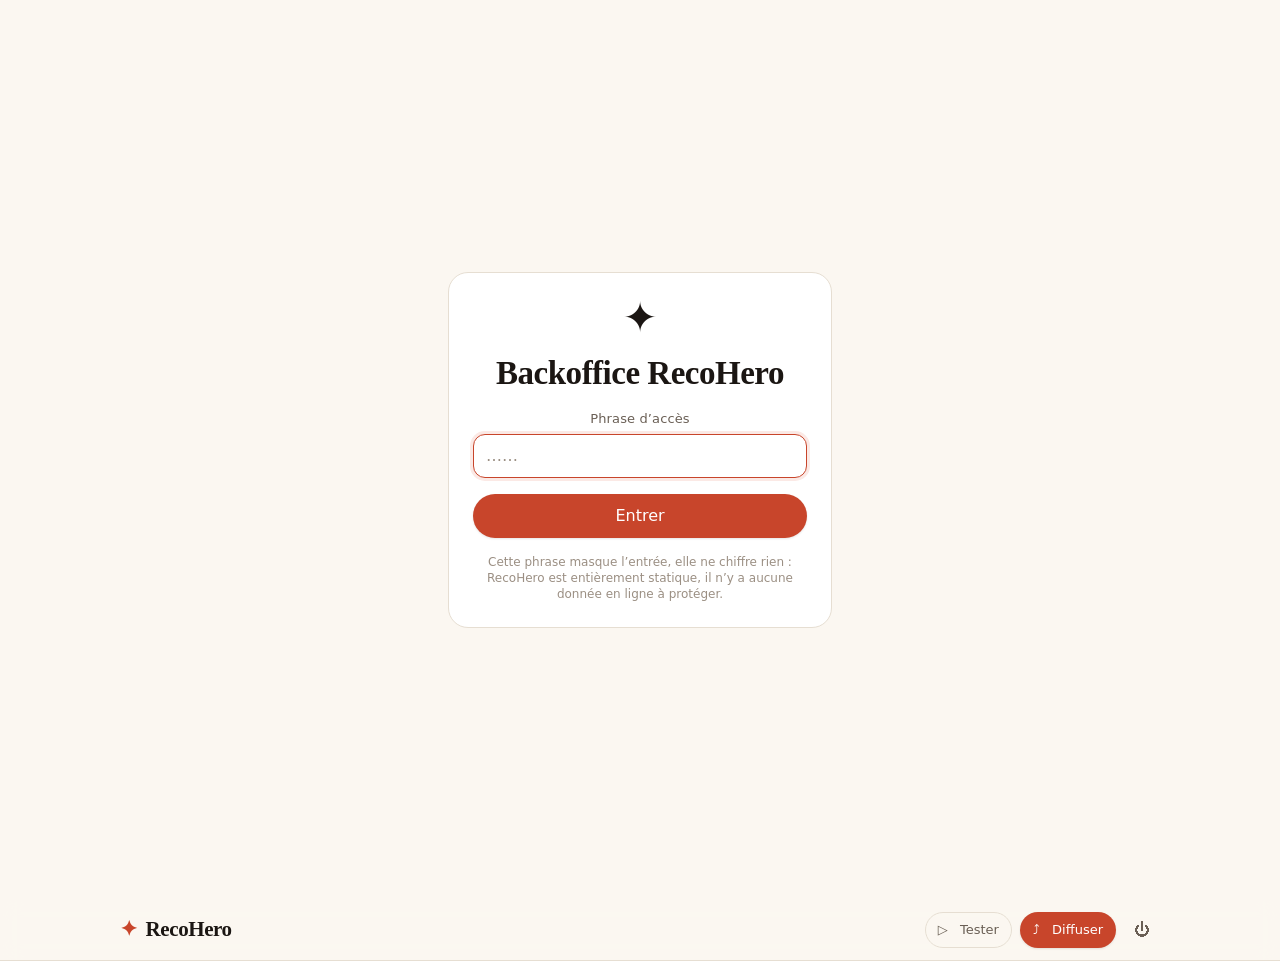
==== admin.html @ 6044d3ae "Sortir le compte du panneau qui sert à diffuser La carte de l'espace avait accumulé six choses : pub" ====
<!DOCTYPE html>
<html lang="fr">
<head>
  <meta charset="utf-8">
  <meta name="viewport" content="width=device-width, initial-scale=1, viewport-fit=cover">
  <title>Backoffice — RecoHero</title>
  <meta name="robots" content="noindex">
  <meta name="color-scheme" content="light dark">
  <link rel="icon" href="data:image/svg+xml,<svg xmlns='http://www.w3.org/2000/svg' viewBox='0 0 32 32'><text y='26' font-size='26'>✦</text></svg>">
  <link rel="stylesheet" href="css/foundation.css">
  <link rel="stylesheet" href="css/base.css">
  <link rel="stylesheet" href="css/components.css">
  <link rel="stylesheet" href="css/admin.css">
</head>
<body>

  <!-- La porte. Cosmétique et assumée comme telle : sans serveur, il n'y a
       aucune donnée partagée à protéger. Voir js/admin/app.js. -->
  <section class="gate" id="gate" hidden>
    <form class="card gate__card stack" id="gateForm">
      <div class="gate__emoji">✦</div>
      <h1>Backoffice RecoHero</h1>
      <label class="field">
        <span class="field__label">Phrase d’accès</span>
        <input class="input" type="password" id="gatePass" autocomplete="current-password"
               placeholder="……" required>
      </label>
      <button class="btn btn--primary btn--block" type="submit">Entrer</button>
      <p class="gate__note">
        Cette phrase masque l’entrée, elle ne chiffre rien&nbsp;: RecoHero est
        entièrement statique, il n’y a aucune donnée en ligne à protéger.
      </p>
    </form>
  </section>

  <header class="topbar">
    <div class="page topbar__inner">
      <a class="brand" href="index.html">
        <span class="brand__mark">✦</span>
        <span>RecoHero</span>
      </a>
      <button class="topbar__doc" id="quizName" type="button" data-act="quiz-menu"></button>
      <span class="topbar__spacer"></span>
      <span class="status" id="saveStatus"></span>
      <span class="topbar__actions" id="topActions">
        <button class="btn btn--ghost btn--sm" type="button" data-act="test">▷&nbsp;<span>Tester</span></button>
        <button class="btn btn--primary btn--sm" type="button" data-act="panel" data-id="publier">⤴&nbsp;<span>Diffuser</span></button>
        <button class="btn btn--ghost btn--sm topbar__compte" type="button" data-act="compte" hidden>
          <span aria-hidden="true">👤</span>&nbsp;<span class="topbar__moi"></span>
        </button>
        <button class="btn btn--icon btn--quiet" type="button" data-act="lock" title="Verrouiller le backoffice" aria-label="Verrouiller le backoffice">⏻</button>
      </span>
    </div>
  </header>

  <!-- La barre d'onglets ne s'affiche qu'en dessous de 62rem, où le rail
       passe sous le panneau. Elle est dans le flux, pas dans le rail : elle
       doit rester en tête quand celui-ci descend. -->
  <nav class="tabbar" id="tabbar" aria-label="Sections du questionnaire"></nav>

  <div class="page">
    <div class="admin-shell" id="shell" hidden>
      <aside class="rail" id="rail" aria-label="Navigation du backoffice"></aside>
      <div id="panel"></div>
    </div>
  </div>

  <script type="module" src="js/admin/app.js"></script>
</body>
</html>
---- css/base.css ----
/* ==========================================================================
   RecoHero — base.css
   Remise à zéro et éléments HTML nus. Aucune classe de composant.
   ========================================================================== */

*, *::before, *::after { box-sizing: border-box; }

/* L'attribut `hidden` ne tient que par la feuille de l'agent utilisateur.
   N'IMPORTE quelle règle d'auteur posant un `display` sur le même élément
   la neutralise — en silence, sans erreur, sans avertissement. Trois
   éléments du projet étaient dans ce cas (.gate, .admin-shell, .tally) :
   l'attribut était bien posé, l'élément restait à l'écran.
   Cette ligne rend `hidden` inconditionnel. C'est le seul !important
   du projet, et il est là pour ça. */
[hidden] { display: none !important; }

html {
  -webkit-text-size-adjust: 100%;
  scroll-behavior: smooth;
}
@media (prefers-reduced-motion: reduce) {
  html { scroll-behavior: auto; }
}

body {
  margin: 0;
  min-height: 100dvh;
  background: var(--bg);
  color: var(--ink);
  font-family: var(--font-text);
  font-size: var(--t-base);
  line-height: var(--lh-body);
  -webkit-font-smoothing: antialiased;
  text-rendering: optimizeLegibility;
}

h1, h2, h3, h4 {
  margin: 0;
  font-family: var(--font-display);
  font-weight: var(--fw-bold);
  line-height: var(--lh-tight);
  letter-spacing: -0.015em;
  text-wrap: balance;
}
h1 { font-size: var(--t-2xl); }
h2 { font-size: var(--t-xl); }
h3 { font-size: var(--t-lg); }
h4 { font-size: var(--t-md); }

p { margin: 0 0 var(--s-4); text-wrap: pretty; }
p:last-child { margin-bottom: 0; }

ul, ol { margin: 0; padding: 0; }
li { list-style: none; }

a {
  color: var(--accent-deep);
  text-decoration-thickness: 1px;
  text-underline-offset: 2px;
  transition: color var(--dur-fast) var(--ease-out);
}
a:hover { color: var(--accent); }

img, svg { max-width: 100%; display: block; }

button, input, select, textarea {
  font: inherit;
  color: inherit;
}
button { cursor: pointer; }

/* Un anneau de focus unique, visible partout, jamais supprimé. */
:focus-visible {
  outline: 2px solid var(--focus);
  outline-offset: 2px;
  border-radius: var(--r-sm);
}
:focus:not(:focus-visible) { outline: none; }

::selection {
  background: var(--accent);
  color: var(--accent-ink);
}

/* --- Primitives de mise en page ----------------------------------------- */

.page {
  width: 100%;
  max-width: var(--content-wide);
  margin-inline: auto;
  padding-inline: var(--s-5);
}
.page--narrow { max-width: var(--content); }

@media (max-width: 32rem) {
  .page { padding-inline: var(--s-4); }
}

.stack > * + * { margin-top: var(--flow, var(--s-4)); }

.visually-hidden {
  position: absolute;
  width: 1px; height: 1px;
  margin: -1px; padding: 0;
  overflow: hidden;
  clip-path: inset(50%);
  white-space: nowrap;
}

.skip-link {
  position: absolute;
  top: var(--s-2);
  left: var(--s-2);
  z-index: var(--z-toast);
  padding: var(--s-2) var(--s-4);
  background: var(--ink);
  color: var(--bg);
  border-radius: var(--r-sm);
  transform: translateY(-200%);
  transition: transform var(--dur-fast) var(--ease-out);
}
.skip-link:focus { transform: translateY(0); }
---- css/components.css ----
/* ==========================================================================
   RecoHero — components.css
   Le vocabulaire d'objets : ce qui est réutilisé par au moins deux pages.
   Un composant qui ne sert qu'à une page vit dans le CSS de cette page.
   ========================================================================== */

/* --- Bouton --------------------------------------------------------------
   Une seule base, trois variantes de force, deux tailles.                 */
.btn {
  display: inline-flex;
  align-items: center;
  justify-content: center;
  gap: var(--s-2);
  min-height: var(--tap);
  padding: var(--s-2) var(--s-5);
  border: 1px solid transparent;
  border-radius: var(--r-full);
  background: var(--surface-2);
  color: var(--ink);
  font-size: var(--t-base);
  font-weight: var(--fw-medium);
  line-height: 1.2;
  text-decoration: none;
  white-space: nowrap;
  transition: background var(--dur-fast) var(--ease-out),
              border-color var(--dur-fast) var(--ease-out),
              color var(--dur-fast) var(--ease-out),
              transform var(--dur-fast) var(--ease-out),
              box-shadow var(--dur-fast) var(--ease-out);
}
.btn:hover { background: var(--bg-sunk); }
.btn:active { transform: translateY(1px); }
.btn[disabled], .btn[aria-disabled="true"] {
  opacity: 0.45;
  pointer-events: none;
}

.btn--primary {
  background: var(--accent);
  color: var(--accent-ink);
  box-shadow: var(--shadow-1);
}
.btn--primary:hover {
  background: var(--accent-deep);
  box-shadow: var(--shadow-2);
}

.btn--ghost {
  background: transparent;
  border-color: var(--line);
  color: var(--ink-muted);
}
.btn--ghost:hover {
  background: var(--surface-2);
  border-color: var(--line-strong);
  color: var(--ink);
}

.btn--quiet {
  background: transparent;
  color: var(--ink-muted);
  padding-inline: var(--s-3);
}
.btn--quiet:hover { background: var(--surface-2); color: var(--ink); }

.btn--danger { color: var(--danger); }
.btn--danger:hover { background: var(--danger); color: #fff; }

.btn--sm {
  min-height: var(--tap-sm);
  padding: var(--s-1) var(--s-3);
  font-size: var(--t-sm);
}
.btn--icon {
  min-height: var(--tap-sm);
  width: var(--tap-sm);
  padding: 0;
  border-radius: var(--r-sm);
  font-size: var(--t-base);
}
.btn--block { width: 100%; }

/* --- Carte ---------------------------------------------------------------
   La surface de base. Elle ne décide ni de son espacement externe ni de
   sa largeur : c'est le conteneur qui les porte.                          */
.card {
  background: var(--surface);
  border: 1px solid var(--line);
  border-radius: var(--r-lg);
  padding: var(--s-5);
}
.card--flat { box-shadow: none; }
.card--raised { box-shadow: var(--shadow-1); }
.card--tight { padding: var(--s-4); }

/* --- Champs de formulaire ------------------------------------------------ */
.field { display: block; }
.field + .field { margin-top: var(--s-4); }

.field__label {
  display: block;
  margin-bottom: var(--s-1);
  font-size: var(--t-sm);
  font-weight: var(--fw-medium);
  color: var(--ink-muted);
  letter-spacing: 0.01em;
}
.field__hint {
  margin-top: var(--s-1);
  font-size: var(--t-xs);
  color: var(--ink-faint);
}

.input, .textarea, .select {
  width: 100%;
  min-height: var(--tap);
  padding: var(--s-2) var(--s-3);
  background: var(--surface);
  border: 1px solid var(--line-strong);
  border-radius: var(--r-md);
  color: var(--ink);
  font-size: var(--t-base);
  transition: border-color var(--dur-fast) var(--ease-out),
              box-shadow var(--dur-fast) var(--ease-out);
}
.input::placeholder, .textarea::placeholder { color: var(--ink-faint); }
.input:hover, .textarea:hover, .select:hover { border-color: var(--ink-faint); }
.input:focus, .textarea:focus, .select:focus {
  outline: none;
  border-color: var(--accent);
  box-shadow: 0 0 0 3px var(--accent-soft);
}
.textarea {
  min-height: 6rem;
  line-height: var(--lh-body);
  resize: vertical;
}
.select {
  appearance: none;
  padding-right: var(--s-6);
  background-image: linear-gradient(45deg, transparent 50%, currentColor 50%),
                    linear-gradient(135deg, currentColor 50%, transparent 50%);
  background-position: right 1.15rem center, right 0.85rem center;
  background-size: 5px 5px, 5px 5px;
  background-repeat: no-repeat;
}
.input--mono { font-family: var(--font-mono); font-size: var(--t-sm); }

/* --- Glyphe d'axe --------------------------------------------------------
   Le signe (★ ● ▲ …) qui compte les points. Il porte sa propre couleur
   via --axis, posée en style inline par le JS.                            */
.glyph {
  display: inline-flex;
  align-items: center;
  justify-content: center;
  font-family: var(--font-display);
  color: var(--axis, var(--accent));
  line-height: 1;
  user-select: none;
}

/* --- Compteur d'axes -----------------------------------------------------
   Le cœur visuel du produit : les glyphes qui s'accumulent.               */
.tally {
  display: flex;
  flex-wrap: wrap;
  align-items: center;
  gap: var(--s-2) var(--s-4);
}
.tally__axis {
  display: inline-flex;
  align-items: baseline;
  gap: var(--s-1);
  min-width: 0;
}
.tally__glyph {
  font-size: var(--t-md);
  color: var(--axis, var(--accent));
  transition: transform var(--dur-base) var(--ease-spring);
}
.tally__count {
  font-family: var(--font-mono);
  font-size: var(--t-sm);
  font-variant-numeric: tabular-nums;
  color: var(--ink-muted);
  min-width: 1.2em;
}
.tally__axis.is-bumped .tally__glyph {
  transform: scale(1.5) rotate(-8deg);
}

/* --- Pastille / étiquette ------------------------------------------------ */
.pill {
  display: inline-flex;
  align-items: center;
  gap: var(--s-1);
  padding: 2px var(--s-2);
  border-radius: var(--r-full);
  background: var(--surface-2);
  border: 1px solid var(--line);
  font-size: var(--t-xs);
  font-weight: var(--fw-medium);
  color: var(--ink-muted);
  white-space: nowrap;
}
.pill--accent {
  background: var(--accent-soft);
  border-color: var(--accent-line);
  color: var(--accent-deep);
}
.pill--warn { color: var(--warning); border-color: var(--warning); background: transparent; }
.pill--danger { color: var(--danger); border-color: var(--danger); background: transparent; }

/* --- Barre de progression ------------------------------------------------ */
.progress {
  height: 4px;
  border-radius: var(--r-full);
  background: var(--line);
  overflow: hidden;
}
.progress__fill {
  height: 100%;
  width: 0%;
  border-radius: inherit;
  background: var(--accent);
  transition: width var(--dur-slow) var(--ease-out);
}

/* --- État vide ------------------------------------------------------------ */
.empty {
  padding: var(--s-7) var(--s-5);
  text-align: center;
  color: var(--ink-muted);
  border: 1px dashed var(--line-strong);
  border-radius: var(--r-lg);
}
.empty__icon {
  font-size: var(--t-3xl);
  line-height: 1;
  margin-bottom: var(--s-3);
  opacity: 0.5;
}

/* --- Notification éphémère ------------------------------------------------ */
.toast-host {
  position: fixed;
  left: 50%;
  bottom: var(--s-5);
  transform: translateX(-50%);
  z-index: var(--z-toast);
  display: flex;
  flex-direction: column;
  align-items: center;
  gap: var(--s-2);
  pointer-events: none;
}
.toast {
  padding: var(--s-3) var(--s-5);
  border-radius: var(--r-full);
  background: var(--ink);
  color: var(--bg);
  font-size: var(--t-sm);
  font-weight: var(--fw-medium);
  box-shadow: var(--shadow-3);
  animation: toast-in var(--dur-base) var(--ease-spring);
}
.toast--danger { background: var(--danger); color: #fff; }

/* Un bandeau porteur d'action doit être cliquable : l'hôte, lui, reste
   transparent aux clics pour ne pas masquer la page derrière. */
.toast--actionable {
  pointer-events: auto;
  display: flex;
  align-items: center;
  gap: var(--s-4);
  padding-right: var(--s-2);
}
.toast__action {
  padding: var(--s-1) var(--s-3);
  min-height: var(--tap-sm);
  border: 1px solid currentColor;
  border-radius: var(--r-full);
  background: transparent;
  color: inherit;
  font-size: var(--t-sm);
  font-weight: var(--fw-bold);
  white-space: nowrap;
  transition: background var(--dur-fast) var(--ease-out);
}
.toast__action:hover { background: color-mix(in oklab, currentColor 18%, transparent); }
@keyframes toast-in {
  from { opacity: 0; transform: translateY(10px) scale(0.96); }
  to   { opacity: 1; transform: none; }
}

/* --- Boîte de dialogue ---------------------------------------------------- */
.modal {
  border: 1px solid var(--line);
  border-radius: var(--r-lg);
  padding: 0;
  max-width: min(34rem, calc(100vw - var(--s-6)));
  width: 100%;
  background: var(--surface);
  color: var(--ink);
  box-shadow: var(--shadow-3);
}
.modal::backdrop {
  background: rgba(20, 14, 10, 0.5);
  backdrop-filter: blur(3px);
}
.modal__body { padding: var(--s-5); }
.modal__actions {
  display: flex;
  justify-content: flex-end;
  gap: var(--s-2);
  padding: var(--s-4) var(--s-5);
  border-top: 1px solid var(--line);
  background: var(--surface-2);
  border-radius: 0 0 var(--r-lg) var(--r-lg);
}

/* --- En-tête de site ------------------------------------------------------ */
.topbar {
  position: sticky;
  top: 0;
  z-index: var(--z-sticky);
  background: color-mix(in oklab, var(--bg) 88%, transparent);
  backdrop-filter: blur(10px);
  border-bottom: 1px solid var(--line);
}
.topbar__inner {
  display: flex;
  align-items: center;
  gap: var(--s-4);
  min-height: 60px;
  padding-block: var(--s-2);
}
.brand {
  display: inline-flex;
  align-items: baseline;
  gap: var(--s-2);
  font-family: var(--font-display);
  font-size: var(--t-lg);
  font-weight: var(--fw-bold);
  color: var(--ink);
  text-decoration: none;
  letter-spacing: -0.02em;
}
.brand__mark { color: var(--accent); }
.brand__tagline {
  font-family: var(--font-text);
  font-size: var(--t-xs);
  font-weight: var(--fw-normal);
  color: var(--ink-faint);
  letter-spacing: 0;
}
@media (max-width: 46rem) {
  .brand__tagline { display: none; }
}
.topbar__spacer { flex: 1; }
---- css/admin.css ----
/* ==========================================================================
   RecoHero — admin.css — le backoffice.
   Densité assumée : c'est un outil, pas une vitrine. Mais les mêmes
   tokens que le parcours : un seul projet, une seule matière.
   ========================================================================== */

/* --- Écran de déverrouillage ---------------------------------------------- */
.gate {
  display: grid;
  place-items: center;
  min-height: 100dvh;
  padding: var(--s-5);
}
.gate__card {
  width: min(24rem, 100%);
  text-align: center;
}
.gate__emoji { font-size: var(--t-3xl); line-height: 1; margin-bottom: var(--s-3); }
.gate__note {
  margin-top: var(--s-4);
  font-size: var(--t-xs);
  color: var(--ink-faint);
  line-height: var(--lh-snug);
}

/* --- Charpente ------------------------------------------------------------- */
.admin-shell {
  display: grid;
  grid-template-columns: 17rem 1fr;
  gap: var(--s-5);
  align-items: start;
  padding-block: var(--s-5) var(--s-8);
}
@media (max-width: 62rem) {
  .admin-shell { grid-template-columns: 1fr; }
  /* Le panneau d'abord. Le rail — liste des questionnaires, diagnostic —
     est de la consultation ; l'édition est ce pour quoi on est venu, et
     elle ne doit pas se mériter au prix de trois écrans de défilement. */
  .rail { order: 2; }
  .panel, .admin-shell > div { order: 1; }
}

/* --- Barre d'onglets (petits écrans seulement) -------------------------------
   Elle remplace le bloc « Sections » du rail, devenu hors d'atteinte une
   fois celui-ci passé sous le panneau. */
.tabbar { display: none; }

@media (max-width: 62rem) {
  .tabbar {
    position: sticky;
    top: 60px;
    z-index: var(--z-sticky);
    display: flex;
    gap: var(--s-1);
    padding: var(--s-2) var(--s-4);
    background: color-mix(in oklab, var(--bg) 92%, transparent);
    backdrop-filter: blur(10px);
    border-bottom: 1px solid var(--line);
  }
  .tabbar:empty { display: none; }
  /* Le rail garde ses autres blocs, mais plus la navigation de section :
     elle ferait doublon avec les onglets, à un écran de distance. */
  .rail > div:has(.rail__item[data-act="panel"]) { display: none; }
}

/* Les cinq onglets tiennent dans la largeur, sans défilement : faire
   glisser une barre de navigation pour trouver où l'on va est un coût
   qu'on paie à chaque changement de section.

   Ce qui les fait tenir : seul l'onglet actif porte son nom. Les autres
   se réduisent à leur glyphe — et c'est celui de la section active qu'on
   a besoin de lire, puisque c'est la seule qu'on ne voit pas surlignée
   ailleurs à l'écran. */
.tab {
  position: relative;
  display: inline-flex;
  align-items: center;
  justify-content: center;
  gap: var(--s-2);
  flex: 0 0 auto;
  min-height: var(--tap);
  min-width: var(--tap);
  padding: var(--s-2);
  border: 1px solid var(--line);
  border-radius: var(--r-full);
  background: var(--surface);
  color: var(--ink-muted);
  font-size: var(--t-sm);
  white-space: nowrap;
  transition: background var(--dur-fast) var(--ease-out),
              border-color var(--dur-fast) var(--ease-out),
              color var(--dur-fast) var(--ease-out);
}
.tab__label { display: none; }
.tab__emoji { font-size: var(--t-base); line-height: 1; }

.tab.is-active {
  flex: 1 1 auto;
  min-width: 0;
  padding-inline: var(--s-3);
  background: var(--accent);
  border-color: var(--accent);
  color: var(--accent-ink);
  font-weight: var(--fw-medium);
}
.tab.is-active .tab__label {
  display: block;
  min-width: 0;
  overflow: hidden;
  text-overflow: ellipsis;
}
.tab.is-active .rail__item__badge { color: var(--accent-ink); border-color: currentColor; }

/* Sur un onglet réduit, la pastille se pose en coin plutôt que de
   s'ajouter à la largeur : deux sections en défaut ne doivent pas voler
   la place du nom de la section active. */
.tab:not(.is-active) .rail__item__badge {
  position: absolute;
  top: -2px;
  right: -2px;
  min-width: 16px;
  height: 16px;
  font-size: 10px;
  background: var(--surface);
}
/* Les deux colonnes sont des items de grille : leur minimum implicite est
   `auto`, c'est-à-dire la largeur du plus long contenu insécable qu'elles
   portent — un titre de questionnaire, par exemple. Sans ce min-width,
   c'est la PAGE entière qui devient scrollable, pas le rail. */
.admin-shell > * { min-width: 0; }
.rail__list, .rail__item, .diag, .diag__item { min-width: 0; }

.status {
  font-size: var(--t-xs);
  color: var(--ink-faint);
  font-variant-numeric: tabular-nums;
  white-space: nowrap;
}
.status.is-saving { color: var(--accent); }

.topbar__actions { display: flex; gap: var(--s-2); align-items: center; flex: none; }

/* Le nom du questionnaire en cours, dans la barre du haut. */
.topbar__doc {
  display: flex;
  align-items: center;
  gap: var(--s-2);
  flex: 1;
  min-width: 0;
  max-width: 22rem;
  padding: var(--s-1) var(--s-2);
  border: 1px solid transparent;
  border-radius: var(--r-sm);
  background: transparent;
  font-family: var(--font-display);
  font-size: var(--t-base);
  color: var(--ink);
  text-align: left;
  transition: background var(--dur-fast) var(--ease-out),
              border-color var(--dur-fast) var(--ease-out);
}
.topbar__doc:hover { background: var(--surface-2); border-color: var(--line); }
.topbar__doc__emoji { flex: none; }
.topbar__doc__name {
  min-width: 0;
  overflow: hidden;
  text-overflow: ellipsis;
  white-space: nowrap;
}
.topbar__doc__caret { flex: none; color: var(--ink-faint); font-size: var(--t-xs); }

.topbar__compte { flex: none; max-width: 14rem; }
.topbar__moi {
  overflow: hidden;
  text-overflow: ellipsis;
  white-space: nowrap;
}
@media (max-width: 46rem) {
  .topbar__moi { display: none; }
}

@media (max-width: 48rem) {
  .topbar__actions .btn span { display: none; }
  .status { display: none; }
}
/* Sous 34rem la marque cède la place : le nom du questionnaire en cours
   est l'information utile, pas celle du produit qu'on a sous les yeux. */
@media (max-width: 34rem) {
  .topbar .brand span:not(.brand__mark) { display: none; }
}

/* Items de grille : leur minimum implicite est `auto`, donc la taille de
   contenu d'un <input>. Sans ce min-width, la ligne déborde à 375px. */
.opt > *, .axis-row > *, .reco-edit__top > *, .rule > * { min-width: 0; }

/* --- Rail gauche ------------------------------------------------------------ */
.rail {
  position: sticky;
  top: 76px;
  display: grid;
  gap: var(--s-5);
}
@media (max-width: 62rem) {
  .rail { position: static; }
}

.rail__head {
  display: flex;
  align-items: center;
  gap: var(--s-2);
  margin-bottom: var(--s-2);
}
.rail__head h2 {
  font-size: var(--t-xs);
  font-family: var(--font-text);
  font-weight: var(--fw-bold);
  letter-spacing: 0.1em;
  text-transform: uppercase;
  color: var(--ink-faint);
}
.rail__head .rail__spacer { flex: 1; }

.rail__list { display: grid; gap: 2px; }
.rail__item {
  display: flex;
  align-items: center;
  gap: var(--s-2);
  width: 100%;
  min-height: var(--tap-sm);
  padding: var(--s-2) var(--s-3);
  border: 1px solid transparent;
  border-radius: var(--r-sm);
  background: transparent;
  text-align: left;
  font-size: var(--t-sm);
  color: var(--ink-muted);
  transition: background var(--dur-fast) var(--ease-out),
              color var(--dur-fast) var(--ease-out);
}
.rail__item:hover { background: var(--surface-2); color: var(--ink); }
.rail__item.is-active {
  background: var(--accent-soft);
  border-color: var(--accent-line);
  color: var(--accent-deep);
  font-weight: var(--fw-medium);
}
.rail__item__emoji { flex: none; }
.rail__item__label {
  flex: 1;
  min-width: 0;
  overflow: hidden;
  text-overflow: ellipsis;
  white-space: nowrap;
}
.rail__item__badge {
  flex: none;
  font-family: var(--font-mono);
  font-size: 11px;
  color: var(--ink-faint);
}
/* Une pastille de section dit combien de problèmes s'y trouvent, et
   lequel des deux niveaux domine. Le nombre seul suffit ; la couleur
   dit s'il faut y aller maintenant ou plus tard. */
.badge--error, .badge--warn {
  display: grid;
  place-items: center;
  min-width: 18px;
  height: 18px;
  padding-inline: 4px;
  border-radius: var(--r-full);
  border: 1px solid currentColor;
  font-weight: var(--fw-bold);
}
.badge--error { color: var(--danger); }
.badge--warn { color: var(--warning); }

/* --- Diagnostic --------------------------------------------------------------
   Un questionnaire n'est jamais « invalide » : il est « pas encore prêt »,
   et on dit exactement pourquoi, en continu.                              */
.diag { display: grid; gap: var(--s-1); }
.diag__item {
  display: flex;
  gap: var(--s-2);
  width: 100%;
  padding: var(--s-2);
  border: none;
  border-radius: var(--r-sm);
  background: transparent;
  text-align: left;
  font-size: var(--t-xs);
  line-height: var(--lh-snug);
  color: var(--ink-muted);
}
.diag__item:hover { background: var(--surface-2); }
.diag__mark { flex: none; }
.diag__item--error .diag__mark { color: var(--danger); }
.diag__item--warn .diag__mark { color: var(--warning); }
.diag__ok {
  display: flex;
  gap: var(--s-2);
  padding: var(--s-2);
  font-size: var(--t-xs);
  color: var(--success);
}

/* --- Panneau ------------------------------------------------------------------ */
.panel { min-width: 0; }
.panel__head {
  display: flex;
  align-items: baseline;
  gap: var(--s-3);
  flex-wrap: wrap;
  margin-bottom: var(--s-2);
}
.panel__hint {
  color: var(--ink-muted);
  font-size: var(--t-sm);
  margin-bottom: var(--s-5);
  max-width: 44rem;
}
.panel__spacer { flex: 1; }

.grid-2 {
  display: grid;
  grid-template-columns: repeat(auto-fit, minmax(min(100%, 15rem), 1fr));
  gap: var(--s-4);
}
.row {
  display: flex;
  flex-wrap: wrap;
  align-items: center;
  gap: var(--s-2);
}
.row--end { justify-content: flex-end; }

/* --- Nuancier d'accent -------------------------------------------------------- */
.swatches { display: flex; flex-wrap: wrap; gap: var(--s-2); align-items: center; }
.swatch {
  width: 30px;
  height: 30px;
  border-radius: var(--r-full);
  border: 2px solid transparent;
  box-shadow: inset 0 0 0 1px rgba(0, 0, 0, 0.12);
  padding: 0;
  transition: transform var(--dur-fast) var(--ease-spring);
}
.swatch:hover { transform: scale(1.12); }
.swatch.is-active {
  border-color: var(--ink);
  transform: scale(1.12);
}
.swatch-input {
  width: 46px;
  height: 30px;
  padding: 0;
  border: 1px solid var(--line-strong);
  border-radius: var(--r-sm);
  background: none;
}

/* --- Cartes d'édition ---------------------------------------------------------- */
.editor-list { display: grid; gap: var(--s-4); }

.editor-card {
  background: var(--surface);
  border: 1px solid var(--line);
  border-radius: var(--r-md);
  overflow: hidden;
}
.editor-card__head {
  display: flex;
  align-items: center;
  gap: var(--s-2);
  padding: var(--s-2) var(--s-3);
  background: var(--surface-2);
  border-bottom: 1px solid var(--line);
}
.editor-card__index {
  display: grid;
  place-items: center;
  width: 24px;
  height: 24px;
  flex: none;
  border-radius: var(--r-sm);
  background: var(--accent);
  color: var(--accent-ink);
  font-family: var(--font-mono);
  font-size: var(--t-xs);
  font-weight: var(--fw-bold);
}
.editor-card__label {
  flex: 1;
  min-width: 0;
  font-size: var(--t-sm);
  font-weight: var(--fw-medium);
  overflow: hidden;
  text-overflow: ellipsis;
  white-space: nowrap;
  color: var(--ink-muted);
}
.editor-card__tools { display: flex; gap: 2px; flex: none; }
.editor-card__body { padding: var(--s-4); }

/* Une carte repliée n'a pas de corps dans le DOM : dix questions dépliées
   font plusieurs milliers de nœuds, et c'est aussi ce qui rendait le
   glisser-déposer impraticable — on tirait un bloc de deux mille pixels. */
.editor-card__fold {
  flex: none;
  width: 22px;
  min-height: var(--tap-sm);
  padding: 0;
  border: none;
  background: transparent;
  color: var(--ink-faint);
  font-size: var(--t-xs);
  line-height: 1;
  border-radius: var(--r-sm);
  transition: color var(--dur-fast) var(--ease-out),
              background var(--dur-fast) var(--ease-out);
}
.editor-card__fold:hover { color: var(--ink); background: var(--bg-sunk); }
.editor-card.is-folded .editor-card__head { border-bottom: none; }
.editor-card.is-folded { background: var(--surface-2); }

.editor-card__summary {
  flex: none;
  font-size: var(--t-xs);
  color: var(--ink-faint);
  white-space: nowrap;
  overflow: hidden;
  text-overflow: ellipsis;
  max-width: 14rem;
}
@media (max-width: 46rem) {
  .editor-card__summary { display: none; }
}

/* --- Réponses et pesées --------------------------------------------------------- */
.opts { display: grid; gap: var(--s-2); margin-top: var(--s-3); }
.opt {
  display: grid;
  grid-template-columns: 20px 3.2rem 1fr auto auto;
  align-items: center;
  gap: var(--s-2);
  padding: var(--s-2);
  border: 1px solid var(--line);
  border-radius: var(--r-sm);
  background: var(--surface-2);
}
/* Au-delà de quatre axes la rangée de pesées ne tient plus sur la ligne :
   elle passe dessous, sur toute la largeur. Le seuil est en em pour
   suivre la taille de texte, pas la taille d'écran. */
@media (max-width: 62rem) {
  .opt { grid-template-columns: 20px 3.2rem 1fr auto; }
  .opt .scoreset { grid-column: 1 / -1; justify-content: flex-start; }
}
.opt .input { min-height: var(--tap-sm); }

.scoreset { display: flex; gap: var(--s-1); flex-wrap: wrap; justify-content: flex-end; }
.scorechip {
  display: inline-flex;
  align-items: center;
  gap: 2px;
  padding: 2px 2px 2px var(--s-2);
  border: 1px solid var(--line);
  border-radius: var(--r-full);
  background: var(--surface);
}
.scorechip__glyph {
  font-family: var(--font-display);
  font-size: var(--t-sm);
  color: var(--axis, var(--accent));
  line-height: 1;
}
.scorechip__input {
  width: 2.6rem;
  min-height: 28px;
  padding: 0 0 0 2px;
  border: none;
  background: transparent;
  font-family: var(--font-mono);
  font-size: var(--t-xs);
  text-align: center;
  color: var(--ink);
}
.scorechip__input::-webkit-outer-spin-button,
.scorechip__input::-webkit-inner-spin-button { opacity: 0.35; }
.scorechip:focus-within {
  border-color: var(--accent);
  box-shadow: 0 0 0 2px var(--accent-soft);
}
.scorechip.is-set { border-color: var(--axis); background: color-mix(in oklab, var(--axis) 10%, var(--surface)); }

/* --- Aperçu vivant -----------------------------------------------------------
   Collant en haut du panneau : il suit l'auteur pendant qu'il descend
   dans sa liste de questions. Plafonné en hauteur, parce qu'il ne doit
   jamais coûter plus de place que l'édition elle-même.               */
.preview {
  position: sticky;
  top: 68px;
  z-index: var(--z-raised);
  margin-bottom: var(--s-4);
  border: 1px solid var(--accent-line);
  border-radius: var(--r-md);
  background: var(--bg);
  box-shadow: var(--shadow-2);
  overflow: hidden;
}
.preview__bar {
  display: flex;
  align-items: center;
  gap: var(--s-2);
  padding: var(--s-2) var(--s-3);
  background: var(--accent-soft);
  border-bottom: 1px solid var(--accent-line);
}
.preview__title {
  font-size: var(--t-xs);
  font-weight: var(--fw-bold);
  letter-spacing: 0.1em;
  text-transform: uppercase;
  color: var(--accent-deep);
}
.preview__hint { font-size: var(--t-xs); color: var(--ink-muted); }
.preview__stage {
  padding: var(--s-5);
  max-height: 42vh;
  overflow-y: auto;
  overscroll-behavior: contain;
}
.preview__empty {
  margin: 0;
  font-size: var(--t-sm);
  color: var(--ink-faint);
  text-align: center;
}
.preview.is-closed .preview__stage { display: none; }

/* Dans l'aperçu, la question n'est pas jouable : rien ne doit suggérer
   qu'on peut cliquer. Les tailles, elles, restent celles du parcours —
   c'est tout l'intérêt. */
.question--static { pointer-events: none; }
.question--static .question__text { font-size: var(--t-xl); }
.question--static .option { cursor: default; }
@media (max-width: 62rem) {
  .preview { position: static; }
  .preview__stage { max-height: 32vh; }
}

/* --- Alerte ------------------------------------------------------------------
   Réservée à ce qui est faux sans se voir : une protection qu'on croit en
   place et qui ne l'est pas. Pas pour une simple mise en garde. */
.alerte {
  padding: var(--s-3) var(--s-4);
  border: 1px solid var(--danger);
  border-left-width: 4px;
  border-radius: var(--r-sm);
  background: color-mix(in oklab, var(--danger) 8%, var(--surface));
  color: var(--ink);
  font-size: var(--t-sm);
  line-height: var(--lh-snug);
}
.alerte strong { color: var(--danger); }

/* --- Poignée de déplacement -----------------------------------------------
   `touch-action: none` est indispensable : sans lui, le navigateur
   interprète le geste comme un défilement et le déplacement ne démarre
   jamais au doigt. */
.grip {
  display: grid;
  place-items: center;
  flex: none;
  width: 20px;
  min-height: var(--tap-sm);
  color: var(--ink-faint);
  font-size: var(--t-sm);
  line-height: 1;
  cursor: grab;
  touch-action: none;
  user-select: none;
  border-radius: var(--r-sm);
  transition: color var(--dur-fast) var(--ease-out),
              background var(--dur-fast) var(--ease-out);
}
.grip:hover { color: var(--ink); background: var(--bg-sunk); }
.grip:active { cursor: grabbing; }

/* Pendant le geste : l'élément tiré se soulève, les autres s'écartent.
   `transition: none` sur le tiré — il suit le doigt, il ne le poursuit pas. */
.is-sorting > * {
  transition: transform var(--dur-base) var(--ease-out);
}
.is-sorting > .is-dragging {
  transition: none;
  position: relative;
  z-index: var(--z-raised);
  scale: var(--drag-lift);
  rotate: var(--drag-tilt);
  box-shadow: var(--shadow-3);
  cursor: grabbing;
}
.is-sorting { cursor: grabbing; }
/* Pendant un déplacement, les autres éléments cessent de réagir au survol.
   L'élément tiré est exclu : il porte la poignée, qui détient la capture
   du pointeur et doit continuer de recevoir les évènements. */
.is-sorting > *:not(.is-dragging) { pointer-events: none; }

/* --- Champ image -------------------------------------------------------------------
   Trois provenances possibles (adresse, chemin du dépôt, fichier intégré),
   un seul composant. L'aperçu est carré et recadre : les couvertures de
   livres, les affiches et les pochettes n'ont pas le même format.       */
.imagefield__row {
  display: grid;
  grid-template-columns: 62px 1fr;
  gap: var(--s-3);
  align-items: start;
}
.imagefield__preview {
  display: grid;
  place-items: center;
  width: 62px;
  height: 62px;
  overflow: hidden;
  border: 1px solid var(--line);
  border-radius: var(--r-sm);
  background: var(--surface-2);
}
.imagefield__preview img { width: 100%; height: 100%; object-fit: cover; }
.imagefield__preview.is-empty { border-style: dashed; opacity: 0.55; font-size: var(--t-lg); }
.imagefield__controls { display: grid; gap: var(--s-2); min-width: 0; }
.imagefield__controls .input { min-height: var(--tap-sm); }

/* --- Réponse : la ligne, et son tiroir à image -------------------------------------- */
.opt-wrap {
  border: 1px solid var(--line);
  border-radius: var(--r-sm);
  background: var(--surface-2);
  overflow: hidden;
}
.opt-wrap .opt { border: none; border-radius: 0; background: transparent; }
.opt-wrap.is-open { border-color: var(--accent-line); }
.opt__detail {
  padding: var(--s-3);
  border-top: 1px dashed var(--line-strong);
  background: var(--surface);
}
.btn--icon.is-on {
  background: var(--accent-soft);
  color: var(--accent-deep);
}

/* --- Axes ------------------------------------------------------------------------ */
.axis-row {
  display: grid;
  grid-template-columns: 20px 4.2rem 1fr 46px auto;
  align-items: center;
  gap: var(--s-2);
  padding: var(--s-2);
  border: 1px solid var(--line);
  border-radius: var(--r-sm);
  background: var(--surface);
}
.axis-row .select, .axis-row .input { min-height: var(--tap-sm); }
.axis-row__glyph {
  font-family: var(--font-display);
  font-size: var(--t-md);
  text-align: center;
  padding-inline: var(--s-1);
}

/* --- Règle de sortie ------------------------------------------------------------- */
.rule {
  display: grid;
  grid-template-columns: repeat(auto-fit, minmax(min(100%, 9rem), 1fr));
  gap: var(--s-2);
  padding: var(--s-3);
  border: 1px dashed var(--line-strong);
  border-radius: var(--r-sm);
  background: var(--surface-2);
}
.rule__help {
  grid-column: 1 / -1;
  font-size: var(--t-xs);
  color: var(--ink-faint);
}
.rule .select, .rule .input { min-height: var(--tap-sm); }

/* --- Recommandations --------------------------------------------------------------- */
.reco-edit {
  display: grid;
  gap: var(--s-2);
  padding: var(--s-3);
  border: 1px solid var(--line);
  border-radius: var(--r-sm);
  background: var(--surface-2);
}
.reco-edit__top {
  display: grid;
  grid-template-columns: 20px 8rem 1fr auto;
  gap: var(--s-2);
  align-items: center;
}
@media (max-width: 40rem) {
  .reco-edit__top { grid-template-columns: 20px 1fr auto; }
}
.reco-edit .input, .reco-edit .select { min-height: var(--tap-sm); }

/* --- Publication --------------------------------------------------------------------- */
.publish-step {
  display: grid;
  grid-template-columns: 28px 1fr;
  gap: var(--s-3);
  padding-block: var(--s-4);
  border-top: 1px solid var(--line);
}
.publish-step:first-of-type { border-top: none; padding-top: 0; }
.publish-step > * { min-width: 0; }
.publish-step__num {
  display: grid;
  place-items: center;
  width: 28px;
  height: 28px;
  border-radius: var(--r-full);
  border: 1px solid var(--accent-line);
  background: var(--accent-soft);
  color: var(--accent-deep);
  font-family: var(--font-mono);
  font-size: var(--t-xs);
  font-weight: var(--fw-bold);
}
.publish-step h3 { font-size: var(--t-base); margin-bottom: var(--s-1); }
.publish-step p { font-size: var(--t-sm); color: var(--ink-muted); }

.code {
  display: block;
  padding: var(--s-3);
  margin-top: var(--s-2);
  background: var(--bg-sunk);
  border: 1px solid var(--line);
  border-radius: var(--r-sm);
  font-family: var(--font-mono);
  font-size: var(--t-xs);
  color: var(--ink);
  overflow-x: auto;
  white-space: pre;
}
.sheet { max-width: min(28rem, calc(100vw - var(--s-5))); }
.sheet__list { display: grid; gap: 2px; }
.sheet__row {
  display: flex;
  align-items: center;
  gap: var(--s-3);
  width: 100%;
  min-height: var(--tap);
  padding: var(--s-2) var(--s-3);
  border: 1px solid transparent;
  border-radius: var(--r-sm);
  background: transparent;
  text-align: left;
  color: var(--ink);
  transition: background var(--dur-fast) var(--ease-out);
}
.sheet__row:hover { background: var(--surface-2); }
.sheet__row.is-active {
  background: var(--accent-soft);
  border-color: var(--accent-line);
  color: var(--accent-deep);
}
.sheet__emoji { flex: none; font-size: var(--t-md); }
.sheet__label {
  flex: 1;
  min-width: 0;
  overflow: hidden;
  text-overflow: ellipsis;
  white-space: nowrap;
}

.danger-zone {
  margin-top: var(--s-7);
  padding: var(--s-4);
  border: 1px solid var(--danger);
  border-radius: var(--r-md);
}
.danger-zone h3 { color: var(--danger); font-size: var(--t-base); margin-bottom: var(--s-1); }
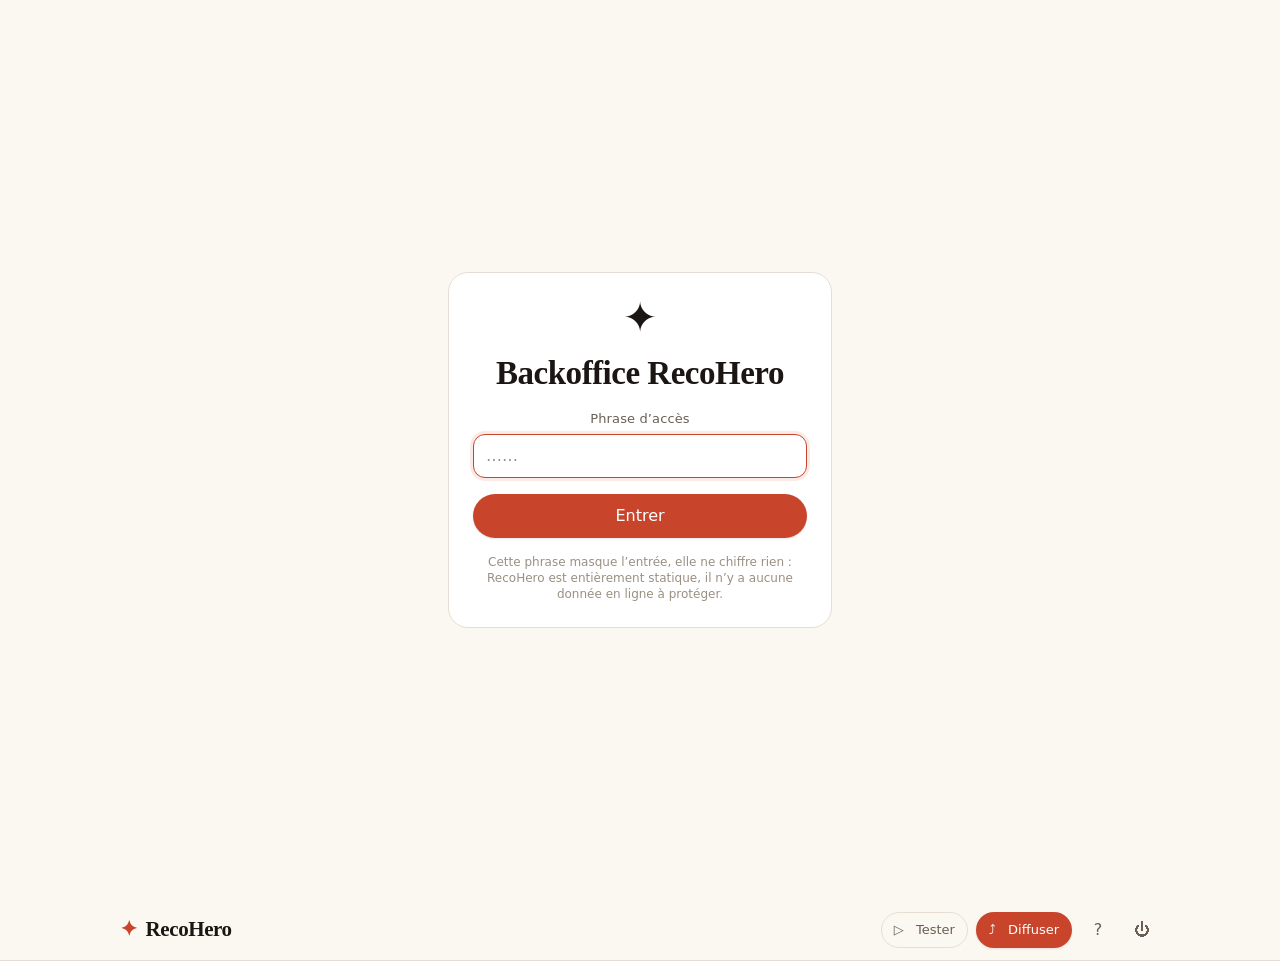
==== commit 63ffe049: "Audit de découvrabilité : cinq corrections, et un champ de moins Chaque ajout de la journée était lo" ====
--- a/admin.html
+++ b/admin.html
@@ -48,6 +48,7 @@
         <button class="btn btn--ghost btn--sm topbar__compte" type="button" data-act="compte" hidden>
           <span aria-hidden="true">👤</span>&nbsp;<span class="topbar__moi"></span>
         </button>
+        <button class="btn btn--icon btn--quiet" type="button" data-act="aide" title="Raccourcis et gestes" aria-label="Raccourcis et gestes">?</button>
         <button class="btn btn--icon btn--quiet" type="button" data-act="lock" title="Verrouiller le backoffice" aria-label="Verrouiller le backoffice">⏻</button>
       </span>
     </div>
--- a/css/admin.css
+++ b/css/admin.css
@@ -491,6 +491,64 @@
 }
 .scorechip.is-set { border-color: var(--axis); background: color-mix(in oklab, var(--axis) 10%, var(--surface)); }
 
+/* --- L'état du questionnaire ------------------------------------------------
+   Une ligne, au-dessus de tous les panneaux. Ce qu'on veut savoir sans
+   avoir à chercher : la taille, la santé, la diffusion, l'usage. */
+.etat {
+  display: flex;
+  flex-wrap: wrap;
+  align-items: baseline;
+  gap: var(--s-2) var(--s-5);
+  padding: var(--s-3) var(--s-4);
+  margin-bottom: var(--s-5);
+  border: 1px solid var(--line);
+  border-radius: var(--r-md);
+  background: var(--surface);
+}
+.etat__item {
+  display: inline-flex;
+  align-items: baseline;
+  gap: var(--s-2);
+  border: none;
+  background: none;
+  padding: 0;
+  color: var(--ink-muted);
+  font-size: var(--t-xs);
+}
+.etat__valeur {
+  font-family: var(--font-mono);
+  font-size: var(--t-md);
+  font-weight: var(--fw-bold);
+  color: var(--ink);
+  font-variant-numeric: tabular-nums;
+}
+.etat__libelle { letter-spacing: 0.02em; }
+.etat__sep { flex: 1; }
+.etat__item--ok .etat__valeur { color: var(--success); }
+button.etat__item { cursor: pointer; border-radius: var(--r-sm); }
+button.etat__item:hover .etat__libelle { color: var(--ink); text-decoration: underline; }
+.etat__item--erreur .etat__valeur { color: var(--danger); }
+.etat__item--erreur .etat__libelle { color: var(--danger); }
+
+.raccourci {
+  flex: none;
+  min-width: 5.5rem;
+  padding: 2px var(--s-2);
+  border: 1px solid var(--line-strong);
+  border-bottom-width: 2px;
+  border-radius: var(--r-sm);
+  background: var(--surface-2);
+  font-family: var(--font-mono);
+  font-size: var(--t-xs);
+  text-align: center;
+  color: var(--ink);
+}
+
+@media (max-width: 46rem) {
+  .etat { gap: var(--s-2) var(--s-4); }
+  .etat__sep { display: none; }
+}
+
 /* --- Aperçu vivant -----------------------------------------------------------
    Collant en haut du panneau : il suit l'auteur pendant qu'il descend
    dans sa liste de questions. Plafonné en hauteur, parce qu'il ne doit
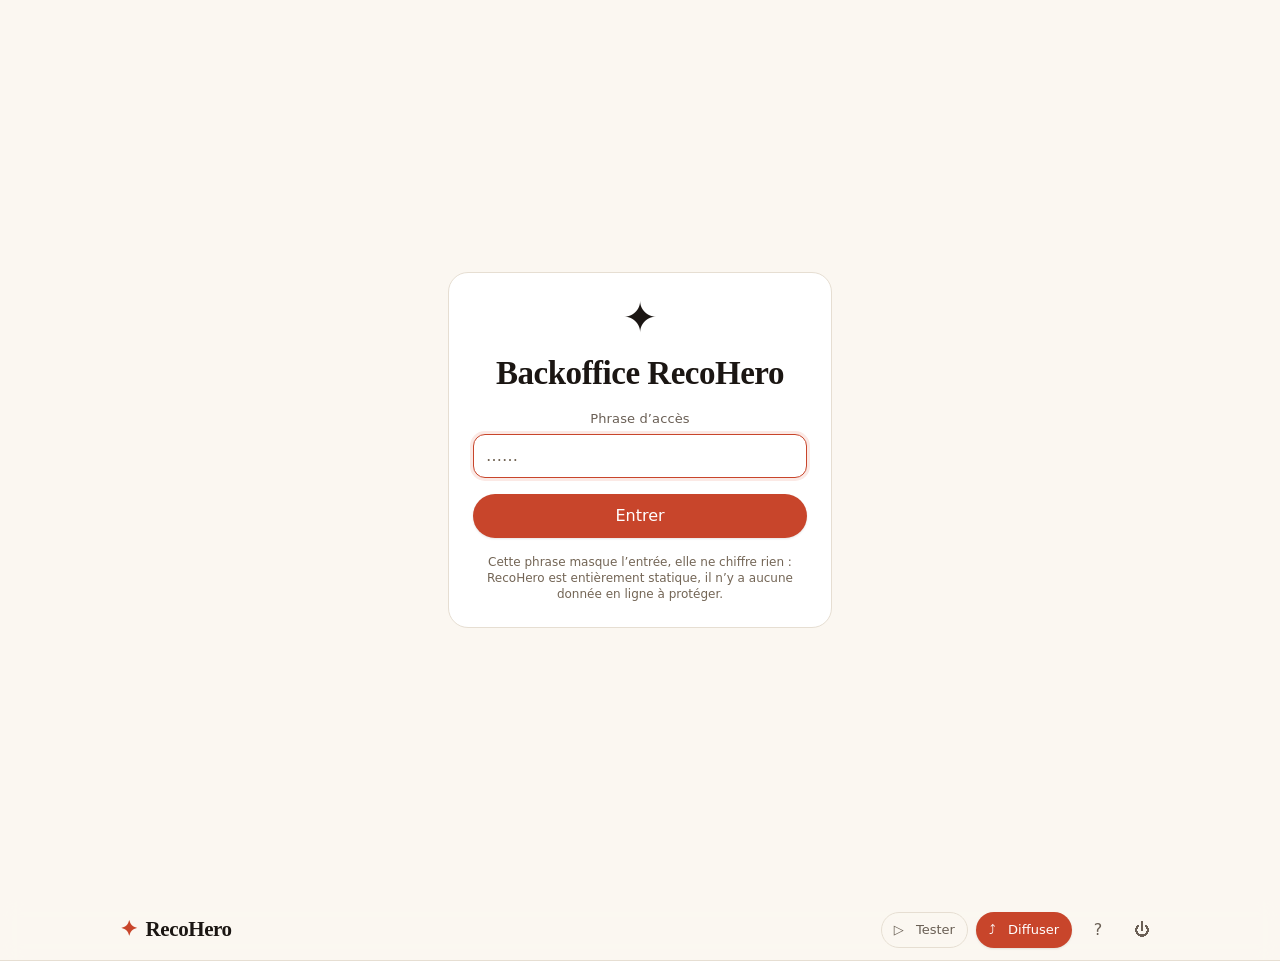
==== commit 397a88de: "Vingt-cinq constats corrigés, et des couleurs qui n'existaient pas Audit à six voix — architecture, " ====
--- a/admin.html
+++ b/admin.html
@@ -3,6 +3,32 @@
 <head>
   <meta charset="utf-8">
   <meta name="viewport" content="width=device-width, initial-scale=1, viewport-fit=cover">
+  <!-- B4 — Défense en profondeur. Ce site exécute une charge utile venue
+       d'un fragment d'URL : si jamais un jour quelque chose échappait à
+       safeImage() ou à escapeHtml(), cette ligne reste entre l'injection et
+       son exécution.
+
+       Trois précautions dans le choix des directives :
+       · `frame-ancestors` est ABSENT, et il l'est exprès. Il est de toute
+         façon ignoré dans un <meta> — mais le poser dans un en-tête tuerait
+         le mode embarqué, dont toute la raison d'être est d'être encadré
+         par le site de quelqu'un d'autre.
+       · `img-src https:` accepte n'importe quelle image distante : c'est la
+         promesse faite aux auteurs, qui collent l'adresse d'une couverture.
+       · `connect-src` nomme les trois hôtes de l'espace partagé. Sans eux,
+         publier cesserait de fonctionner en silence. -->
+  <meta http-equiv="Content-Security-Policy" content="
+    default-src 'self';
+    base-uri 'self';
+    object-src 'none';
+    frame-src 'none';
+    script-src 'self';
+    style-src 'self' 'unsafe-inline';
+    img-src 'self' data: https:;
+    font-src 'self';
+    form-action 'self';
+    connect-src 'self' https://*.firebasedatabase.app https://identitytoolkit.googleapis.com https://securetoken.googleapis.com;
+  ">
   <title>Backoffice — RecoHero</title>
   <meta name="robots" content="noindex">
   <meta name="color-scheme" content="light dark">
@@ -43,9 +69,15 @@
       <span class="topbar__spacer"></span>
       <span class="status" id="saveStatus"></span>
       <span class="topbar__actions" id="topActions">
-        <button class="btn btn--ghost btn--sm" type="button" data-act="test">▷&nbsp;<span>Tester</span></button>
-        <button class="btn btn--primary btn--sm" type="button" data-act="panel" data-id="publier">⤴&nbsp;<span>Diffuser</span></button>
-        <button class="btn btn--ghost btn--sm topbar__compte" type="button" data-act="compte" hidden>
+        <!-- Sous 48rem, admin.css masque le <span> du libellé. Le nom
+             accessible se calcule sur le contenu VISIBLE : sans aria-label,
+             il ne restait que « ▷ » et « ⤴ ». -->
+        <button class="btn btn--ghost btn--sm" type="button" data-act="test"
+                title="Tester le questionnaire" aria-label="Tester le questionnaire">▷&nbsp;<span>Tester</span></button>
+        <button class="btn btn--primary btn--sm" type="button" data-act="panel" data-id="publier"
+                title="Diffuser ce questionnaire" aria-label="Diffuser ce questionnaire">⤴&nbsp;<span>Diffuser</span></button>
+        <button class="btn btn--ghost btn--sm topbar__compte" type="button" data-act="compte"
+                aria-label="Mon compte et mon équipe" hidden>
           <span aria-hidden="true">👤</span>&nbsp;<span class="topbar__moi"></span>
         </button>
         <button class="btn btn--icon btn--quiet" type="button" data-act="aide" title="Raccourcis et gestes" aria-label="Raccourcis et gestes">?</button>
--- a/css/components.css
+++ b/css/components.css
@@ -154,7 +154,7 @@
   align-items: center;
   justify-content: center;
   font-family: var(--font-display);
-  color: var(--axis, var(--accent));
+  color: color-mix(in oklab, var(--axis, var(--accent)) 68%, var(--ink));
   line-height: 1;
   user-select: none;
 }
@@ -175,7 +175,22 @@
 }
 .tally__glyph {
   font-size: var(--t-md);
-  color: var(--axis, var(--accent));
+  /* La couleur d'axe posée en TEXTE se mélange à l'encre. Les huit accents
+     proposés sont calibrés pour un fond clair — « chacun passe le contraste
+     AA sur blanc », dit schema.js ; posés tels quels sur le fond sombre ils
+     tombent à 3,4:1. Mélanger vers `--ink` fonce un peu en thème clair et
+     éclaircit en thème sombre : une déclaration, les deux thèmes.
+
+     Le mélange est écrit ICI et non dans un jeton de foundation.css, et ce
+     n'est pas un oubli : la substitution d'une propriété personnalisée se
+     fait là où elle est DÉCLARÉE. Un `--axis-ink` posé sur `:root` y
+     résoudrait `var(--axis)` — absent à ce niveau — et rendrait à tout le
+     monde la même teinte de repli. Ce n'est pas une couleur en dur : tout
+     y vient de jetons.
+
+     Les fonds, filets et jauges gardent la couleur brute : sur eux c'est la
+     teinte qui compte, pas la lecture. */
+  color: color-mix(in oklab, var(--axis, var(--accent)) 68%, var(--ink));
   transition: transform var(--dur-base) var(--ease-spring);
 }
 .tally__count {
--- a/css/admin.css
+++ b/css/admin.css
@@ -118,9 +118,9 @@
   position: absolute;
   top: -2px;
   right: -2px;
-  min-width: 16px;
-  height: 16px;
-  font-size: 10px;
+  min-width: 18px;
+  height: 18px;
+  font-size: var(--t-xs);
   background: var(--surface);
 }
 /* Les deux colonnes sont des items de grille : leur minimum implicite est
@@ -255,7 +255,9 @@
 .rail__item__badge {
   flex: none;
   font-family: var(--font-mono);
-  font-size: 11px;
+  /* Le plancher du projet est 12 px, et il vaut aussi pour un compteur de
+     problèmes : c'est le signal d'alerte, pas une mention légale. */
+  font-size: var(--t-xs);
   color: var(--ink-faint);
 }
 /* Une pastille de section dit combien de problèmes s'y trouvent, et
@@ -336,8 +338,10 @@
 /* --- Nuancier d'accent -------------------------------------------------------- */
 .swatches { display: flex; flex-wrap: wrap; gap: var(--s-2); align-items: center; }
 .swatch {
-  width: 30px;
-  height: 30px;
+  /* --tap-sm, comme tout contrôle secondaire groupé : 30 px n'était une
+     dérogation nulle part justifiée. */
+  width: var(--tap-sm);
+  height: var(--tap-sm);
   border-radius: var(--r-full);
   border: 2px solid transparent;
   box-shadow: inset 0 0 0 1px rgba(0, 0, 0, 0.12);
@@ -350,8 +354,8 @@
   transform: scale(1.12);
 }
 .swatch-input {
-  width: 46px;
-  height: 30px;
+  width: 52px;
+  height: var(--tap-sm);
   padding: 0;
   border: 1px solid var(--line-strong);
   border-radius: var(--r-sm);
@@ -457,6 +461,16 @@
 .opt .input { min-height: var(--tap-sm); }
 
 .scoreset { display: flex; gap: var(--s-1); flex-wrap: wrap; justify-content: flex-end; }
+
+/* Au-delà de quatre axes, la rangée de pesées enroule : à huit axes sur un
+   écran de 320 px, elle occupait trois rangs et portait une ligne de réponse
+   à 222 px — soit 1 610 px pour une seule carte de question. Les pastilles
+   se resserrent donc, comme les glyphes de la carte de résultat se
+   resserrent au-delà de six. Le champ garde ses 28 px de haut : c'est la
+   cible tactile, elle ne se négocie pas. */
+.scoreset--dense { gap: 3px; }
+.scoreset--dense .scorechip { padding: 2px 1px 2px var(--s-1); }
+.scoreset--dense .scorechip__input { width: 1.75rem; }
 .scorechip {
   display: inline-flex;
   align-items: center;
@@ -469,7 +483,7 @@
 .scorechip__glyph {
   font-family: var(--font-display);
   font-size: var(--t-sm);
-  color: var(--axis, var(--accent));
+  color: color-mix(in oklab, var(--axis, var(--accent)) 68%, var(--ink));
   line-height: 1;
 }
 .scorechip__input {
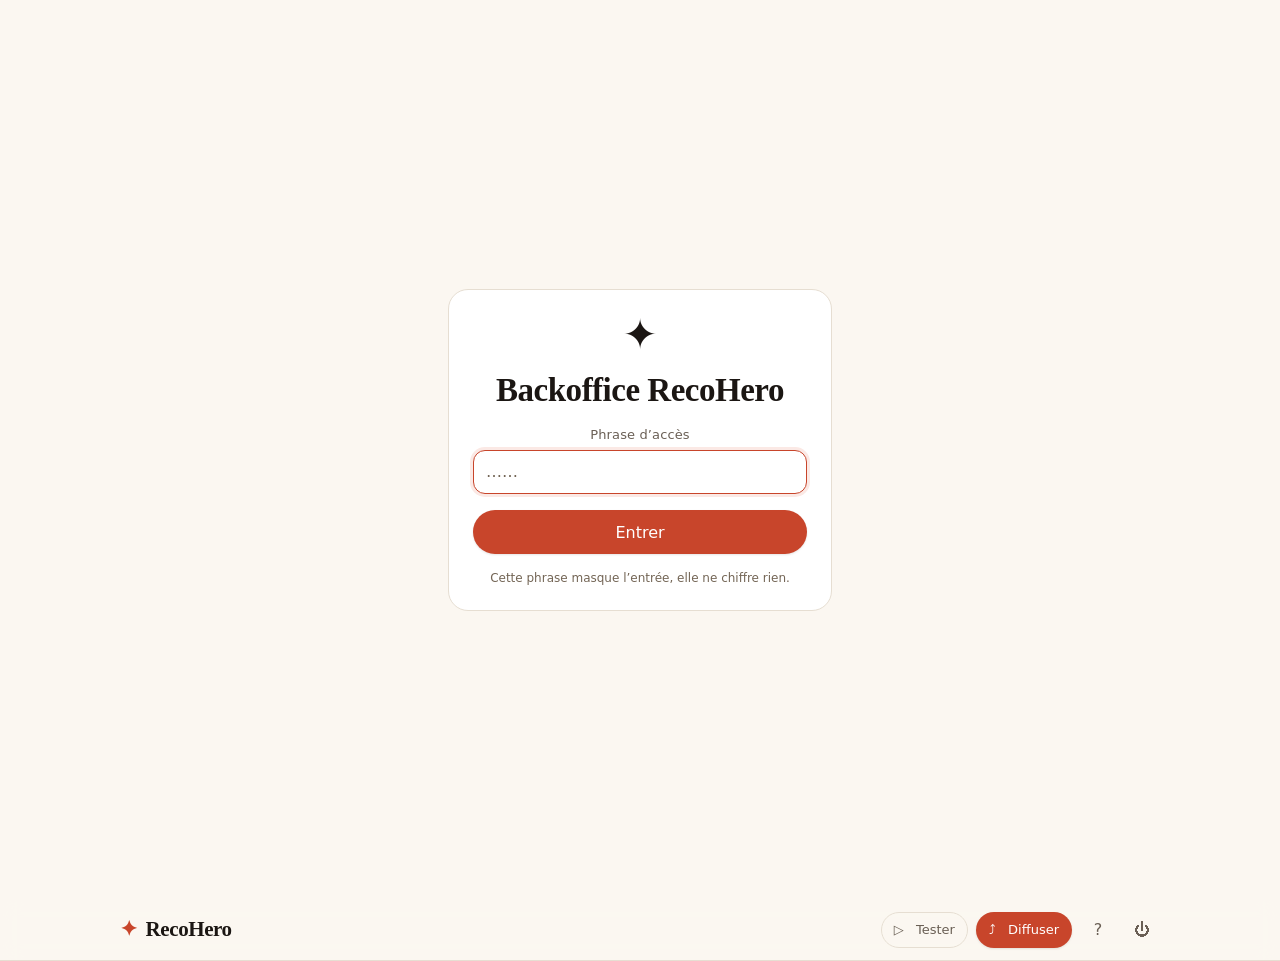
==== commit 21daf6e3: "La microcopie s'efface devant l'affordance Le backoffice expliquait trop. Une aide sous presque chaq" ====
--- a/admin.html
+++ b/admin.html
@@ -53,8 +53,7 @@
       </label>
       <button class="btn btn--primary btn--block" type="submit">Entrer</button>
       <p class="gate__note">
-        Cette phrase masque l’entrée, elle ne chiffre rien&nbsp;: RecoHero est
-        entièrement statique, il n’y a aucune donnée en ligne à protéger.
+        Cette phrase masque l’entrée, elle ne chiffre rien.
       </p>
     </form>
   </section>
--- a/css/components.css
+++ b/css/components.css
@@ -175,7 +175,7 @@
 }
 .tally__glyph {
   font-size: var(--t-md);
-  /* La couleur d'axe posée en TEXTE se mélange à l'encre. Les huit accents
+  /* La couleur d'axe posée en TEXTE se mélange à l'encre. Les dix accents
      proposés sont calibrés pour un fond clair — « chacun passe le contraste
      AA sur blanc », dit schema.js ; posés tels quels sur le fond sombre ils
      tombent à 3,4:1. Mélanger vers `--ink` fonce un peu en thème clair et
@@ -200,6 +200,17 @@
   color: var(--ink-muted);
   min-width: 1.2em;
 }
+/* L'axe qui mène. Un halo, pas une couleur de plus : la teinte de l'axe
+   dit déjà de qui il s'agit, la couronne dit seulement qu'il est devant. */
+.tally__axis.is-lead .tally__glyph {
+  text-shadow: 0 0 0 transparent;
+  filter: drop-shadow(0 0 5px color-mix(in oklab, var(--axis, var(--accent)) 55%, transparent));
+}
+.tally__axis.is-lead .tally__count {
+  color: var(--ink);
+  font-weight: var(--fw-bold);
+}
+
 .tally__axis.is-bumped .tally__glyph {
   transform: scale(1.5) rotate(-8deg);
 }
@@ -315,10 +326,30 @@
   padding: 0;
   max-width: min(34rem, calc(100vw - var(--s-6)));
   width: 100%;
+  max-height: calc(100dvh - var(--s-6));
   background: var(--surface);
   color: var(--ink);
   box-shadow: var(--shadow-3);
 }
+/* Une boîte qui présente une grille — le dictionnaire de signes — gagne à
+   être plus large : à 34 rem elle n'offrait que six colonnes, et une
+   catégorie de quinze signes se lisait sur trois rangs hachés. */
+.modal--wide { max-width: min(46rem, calc(100vw - var(--s-6))); }
+
+/* Le corps défile, les actions restent. Sans cela c'est TOUTE la boîte qui
+   défile, et « Enregistrer » se retrouve sous le bord de l'écran : on
+   découvre alors qu'il fallait faire défiler un dialogue pour en sortir.
+
+   `[open]` n'est pas décoratif : la feuille de l'agent utilisateur ferme un
+   `<dialog>` avec `display: none`, et un `display: flex` posé sans condition
+   le rendrait visible en permanence. Même piège que l'attribut `hidden`,
+   déjà payé sur ce projet. */
+.modal[open] {
+  display: flex;
+  flex-direction: column;
+}
+.modal[open] .modal__body { overflow-y: auto; min-height: 0; }
+.modal[open] .modal__actions { flex: none; }
 .modal::backdrop {
   background: rgba(20, 14, 10, 0.5);
   backdrop-filter: blur(3px);
@@ -332,6 +363,37 @@
   border-top: 1px solid var(--line);
   background: var(--surface-2);
   border-radius: 0 0 var(--r-lg) var(--r-lg);
+}
+
+/* --- Aperçu d'un visuel produit sur canvas ----------------------------------
+   La carte de résultat (parcours) et l'affiche de rayon (backoffice) : deux
+   pages, donc ici et non dans la feuille de l'une d'elles. L'affiche vivait
+   dans `quiz.css`, que le backoffice ne charge pas — elle s'y affichait donc
+   à sa taille intrinsèque, 1240 × 1754, et débordait de l'écran.
+
+   Le visuel se règle sur les DEUX bords. Contraint à la seule largeur, un
+   format portrait dépasse en hauteur et il faut faire défiler pour atteindre
+   le bouton d'enregistrement. La définition exportée, elle, ne change pas :
+   c'est l'affichage qu'on réduit, pas le fichier. */
+.cardview { max-width: min(27rem, calc(100vw - var(--s-6))); }
+.cardview .modal__body { padding: var(--s-3); }
+.cardview__canvas {
+  display: block;
+  max-width: 100%;
+  max-height: min(64dvh, 44rem);
+  width: auto;
+  height: auto;
+  margin-inline: auto;
+  border-radius: var(--r-md);
+  box-shadow: var(--shadow-1);
+  /* Le visuel se présente comme un objet : il arrive de dessous, légèrement
+     incliné, et se pose. C'est ce qu'on va partager ou imprimer — il mérite
+     d'être montré, pas affiché. */
+  animation: affiche var(--dur-slow) var(--ease-spring) both;
+}
+@keyframes affiche {
+  from { opacity: 0; transform: translateY(20px) rotate(-1.4deg) scale(0.96); }
+  to   { opacity: 1; transform: none; }
 }
 
 /* --- En-tête de site ------------------------------------------------------ */
@@ -372,4 +434,31 @@
 @media (max-width: 46rem) {
   .brand__tagline { display: none; }
 }
+/* Le nom d'une structure peut être long — « Médiathèque intercommunale
+   des Deux-Rives ». Sans min-width, c'est la PAGE qui déborde et non la
+   marque : le piège est consigné dans la liste de contrôle CSS, et il a
+   été payé une fois de plus en posant l'identité des espaces. */
+.brand { min-width: 0; }
+.brand > span:not(.brand__mark) {
+  min-width: 0;
+  overflow: hidden;
+  text-overflow: ellipsis;
+  white-space: nowrap;
+}
+
 .topbar__spacer { flex: 1; }
+
+/* Idem pour la sortie vers le site de la structure : son libellé est
+   écrit par elle, il peut faire n'importe quelle longueur, et un bouton
+   ne renvoie pas à la ligne. Il rétrécit donc, et le titre complet reste
+   accessible à la souris comme à la synthèse vocale. */
+.topbar__sortie { flex: 0 1 auto; min-width: 0; display: flex; }
+.topbar__sortie .btn {
+  min-width: 0;
+  max-width: 100%;
+  overflow: hidden;
+  text-overflow: ellipsis;
+  white-space: nowrap;
+  display: block;
+  line-height: calc(var(--tap-sm) - 2px);
+}
--- a/css/admin.css
+++ b/css/admin.css
@@ -31,6 +31,32 @@
   align-items: start;
   padding-block: var(--s-5) var(--s-8);
 }
+/* Le pied d'actions d'un panneau transactionnel — la vitrine. Il colle au bas
+   de la fenêtre : une liste de quinze questionnaires à réordonner dépasse
+   l'écran, et un bouton « Enregistrer » qu'il faut aller chercher tout en bas
+   se fait oublier. Le fond est opaque, sans quoi les lignes défilantes
+   passeraient dessous en transparence. */
+.panel__actions {
+  position: sticky;
+  bottom: 0;
+  display: flex;
+  align-items: center;
+  gap: var(--s-2);
+  flex-wrap: wrap;
+  margin-top: var(--s-5);
+  padding-block: var(--s-3);
+  background: var(--surface);
+  border-top: 1px solid var(--line);
+}
+
+/* Au niveau de l'espace, le rail n'a plus rien à dire : les listes de
+   questionnaires sont devenues le panneau lui-même, et les onglets portent la
+   navigation. Le laisser afficherait les mêmes listes deux fois. L'écran
+   prend donc toute la largeur — ce qui convient à un tableau de bord, quand
+   17 rem de colonne conviennent à une navigation de document. */
+.admin-shell.est-espace { grid-template-columns: 1fr; }
+.admin-shell.est-espace > .rail { display: none; }
+
 @media (max-width: 62rem) {
   .admin-shell { grid-template-columns: 1fr; }
   /* Le panneau d'abord. Le rail — liste des questionnaires, diagnostic —
@@ -40,23 +66,34 @@
   .panel, .admin-shell > div { order: 1; }
 }
 
-/* --- Barre d'onglets (petits écrans seulement) -------------------------------
-   Elle remplace le bloc « Sections » du rail, devenu hors d'atteinte une
-   fois celui-ci passé sous le panneau. */
-.tabbar { display: none; }
+/* --- Barre d'onglets ---------------------------------------------------------
+   Dans un questionnaire, elle ne sert que sur petit écran : elle remplace le
+   bloc « Sections » du rail, devenu hors d'atteinte une fois celui-ci passé
+   sous le panneau.
+
+   Au niveau de l'ESPACE, c'est autre chose : le rail y est masqué — ses
+   listes sont devenues le panneau — et ces onglets sont donc la seule
+   navigation de l'écran. Ils doivent s'afficher à toute largeur. Sans cette
+   règle, un grand écran montrait le panneau « Questionnaires » et plus aucun
+   chemin vers l'équipe, la vitrine ou la fréquentation. Les onglets étaient
+   bien dans le document, et un clic par script les atteignait ; ils étaient
+   simplement invisibles. */
+.tabbar {
+  position: sticky;
+  top: 60px;
+  z-index: var(--z-sticky);
+  gap: var(--s-1);
+  padding: var(--s-2) var(--s-4);
+  background: color-mix(in oklab, var(--bg) 92%, transparent);
+  backdrop-filter: blur(10px);
+  border-bottom: 1px solid var(--line);
+  display: none;
+}
+.tabbar.est-espace { display: flex; }
+.tabbar:empty { display: none; }
 
 @media (max-width: 62rem) {
-  .tabbar {
-    position: sticky;
-    top: 60px;
-    z-index: var(--z-sticky);
-    display: flex;
-    gap: var(--s-1);
-    padding: var(--s-2) var(--s-4);
-    background: color-mix(in oklab, var(--bg) 92%, transparent);
-    backdrop-filter: blur(10px);
-    border-bottom: 1px solid var(--line);
-  }
+  .tabbar { display: flex; }
   .tabbar:empty { display: none; }
   /* Le rail garde ses autres blocs, mais plus la navigation de section :
      elle ferait doublon avec les onglets, à un écran de distance. */
@@ -67,10 +104,15 @@
    glisser une barre de navigation pour trouver où l'on va est un coût
    qu'on paie à chaque changement de section.
 
-   Ce qui les fait tenir : seul l'onglet actif porte son nom. Les autres
-   se réduisent à leur glyphe — et c'est celui de la section active qu'on
-   a besoin de lire, puisque c'est la seule qu'on ne voit pas surlignée
-   ailleurs à l'écran. */
+   Ce qui les fait tenir *dans une largeur de téléphone* : seul l'onglet
+   actif porte son nom. Les autres se réduisent à leur glyphe — et c'est
+   celui de la section active qu'on a besoin de lire, puisque c'est la seule
+   qu'on ne voit pas surlignée ailleurs à l'écran.
+
+   Au-dessus de 62 rem, cette contrainte n'existe plus : la barre ne s'y
+   affiche qu'au niveau de l'espace, où elle est la navigation principale du
+   backoffice. Quatre glyphes muets qu'il faut survoler pour lire ne sont pas
+   une navigation principale. */
 .tab {
   position: relative;
   display: inline-flex;
@@ -91,7 +133,12 @@
               border-color var(--dur-fast) var(--ease-out),
               color var(--dur-fast) var(--ease-out);
 }
-.tab__label { display: none; }
+.tab__label {
+  display: block;
+  min-width: 0;
+  overflow: hidden;
+  text-overflow: ellipsis;
+}
 .tab__emoji { font-size: var(--t-base); line-height: 1; }
 
 .tab.is-active {
@@ -109,6 +156,84 @@
   overflow: hidden;
   text-overflow: ellipsis;
 }
+
+@media (max-width: 62rem) {
+  /* Le repli étroit : les libellés s'effacent, l'actif garde le sien par la
+     spécificité de la règle ci-dessus. */
+  .tab__label { display: none; }
+}
+/* --- La répartition des profils, dans la fréquentation -----------------------
+   Une petite jauge par profil, sous la ligne du questionnaire. Elle se mesure
+   au profil le PLUS servi et non au total : c'est l'écart entre profils qu'on
+   vient lire, pas leur part absolue. */
+.freq__bloc + .freq__bloc { margin-top: var(--s-3); }
+.freq {
+  display: grid;
+  gap: 2px;
+  margin: var(--s-2) 0 0 var(--s-6);
+  padding-left: var(--s-3);
+  border-left: 2px solid var(--line);
+}
+.freq__ligne {
+  display: grid;
+  grid-template-columns: minmax(0, 9rem) 1fr auto;
+  align-items: center;
+  gap: var(--s-2);
+  font-size: var(--t-xs);
+}
+.freq__nom {
+  min-width: 0;
+  overflow: hidden;
+  text-overflow: ellipsis;
+  white-space: nowrap;
+  color: var(--ink-muted);
+}
+.freq__barre {
+  height: 6px;
+  border-radius: var(--r-full);
+  background: var(--bg-sunk);
+  overflow: hidden;
+}
+.freq__jauge {
+  display: block;
+  height: 100%;
+  background: var(--accent);
+  border-radius: inherit;
+}
+.freq__part {
+  color: var(--ink-faint);
+  font-variant-numeric: tabular-nums;
+}
+/* Un profil que personne n'atteint : c'est ce qu'on vient chercher, il ne
+   doit pas se lire comme une ligne parmi d'autres. */
+.freq__ligne.is-jamais .freq__nom { color: var(--ink-faint); text-decoration: line-through; }
+.freq__ligne.is-jamais .freq__part { color: var(--warning); }
+.freq__note { font-size: var(--t-xs); color: var(--ink-faint); margin-top: var(--s-1); }
+.freq__alerte {
+  font-size: var(--t-xs);
+  color: var(--warning);
+  margin-top: var(--s-1);
+}
+
+/* Une ligne de vitrine masquée : présente, éditable, mais visiblement
+   hors de la page d'accueil. */
+.sheet__row.is-masque { opacity: 0.6; }
+.sheet__row.is-masque .sheet__label > span:first-child { text-decoration: line-through; }
+
+.rail__item__signature {
+  display: block;
+  font-size: var(--t-xs);
+  color: var(--ink-faint);
+  overflow: hidden;
+  text-overflow: ellipsis;
+  white-space: nowrap;
+}
+
+/* Qui a publié, quand, en quelle version. Sous le titre, en retrait : c'est
+   un renseignement, pas une étiquette. */
+/* Sur l'onglet ACTIF seulement : là le fond est l'accent, et la pastille doit
+   virer à l'encre inverse. Ailleurs — dans le rail — ce sélecteur avait perdu
+   son préfixe et peignait toutes les pastilles en blanc sur fond clair. */
 .tab.is-active .rail__item__badge { color: var(--accent-ink); border-color: currentColor; }
 
 /* Sur un onglet réduit, la pastille se pose en coin plutôt que de
@@ -467,7 +592,15 @@
    à 222 px — soit 1 610 px pour une seule carte de question. Les pastilles
    se resserrent donc, comme les glyphes de la carte de résultat se
    resserrent au-delà de six. Le champ garde ses 28 px de haut : c'est la
-   cible tactile, elle ne se négocie pas. */
+   cible tactile, elle ne se négocie pas.
+
+   Depuis que la palette en autorise dix, le pire cas a été remesuré au même
+   320 px : cinq rangs, 294 px par réponse. Le coût reste proportionnel — pas
+   de débordement latéral, cible tactile intacte — et il n'y a pas de
+   troisième palier de densité. La largeur d'une pastille tient au sélecteur
+   de pesée (58 px sur 79), pas au glyphe : la resserrer encore tronquerait
+   des libellés pour gagner un rang, dans le seul cas où un écran de 320 px
+   rencontre dix axes. */
 .scoreset--dense { gap: 3px; }
 .scoreset--dense .scorechip { padding: 2px 1px 2px var(--s-1); }
 .scoreset--dense .scorechip__input { width: 1.75rem; }
@@ -499,6 +632,47 @@
 }
 .scorechip__input::-webkit-outer-spin-button,
 .scorechip__input::-webkit-inner-spin-button { opacity: 0.35; }
+/* L'intertitre d'une section de vitrine, au-dessus de la ligne qui l'ouvre.
+   Il se lit comme un titre et non comme un champ de plus : d'où le retrait,
+   le filet, et la typographie de titre dans le champ lui-même. */
+.vitrine__entete {
+  display: flex;
+  align-items: center;
+  gap: var(--s-2);
+  margin-top: var(--s-4);
+  padding-bottom: var(--s-1);
+  border-bottom: 1px solid var(--accent-line);
+}
+.vitrine__entete .input {
+  border: none;
+  background: transparent;
+  font-family: var(--font-display);
+  font-weight: var(--fw-bold);
+  font-size: var(--t-md);
+  padding-inline: 0;
+}
+.vitrine__entete .input:focus { box-shadow: none; }
+
+/* La pesée en mots. Elle porte le nom de ce qu'elle règle, donc elle est
+   plus large qu'un champ de deux chiffres — et c'est le prix assumé :
+   `scoreset` sait déjà passer à la ligne, et sous 48 rem la rangée occupe
+   déjà toute la largeur de la réponse. */
+.scorechip__select {
+  min-height: 28px;
+  padding: 0 var(--s-1);
+  border: none;
+  background: transparent;
+  font-size: var(--t-xs);
+  color: var(--ink);
+  cursor: pointer;
+  /* La flèche native mange dix pixels pour rien sur une pastille : le
+     survol et le focus disent déjà que c'est actionnable. */
+  appearance: none;
+  text-align: center;
+  text-align-last: center;
+}
+.scoreset--dense .scorechip__select { font-size: var(--t-xs); padding: 0 2px; }
+
 .scorechip:focus-within {
   border-color: var(--accent);
   box-shadow: 0 0 0 2px var(--accent-soft);
@@ -724,7 +898,9 @@
 /* --- Axes ------------------------------------------------------------------------ */
 .axis-row {
   display: grid;
-  grid-template-columns: 20px 4.2rem 1fr 46px auto;
+  /* La colonne du glyphe porte désormais le champ ET le bouton qui ouvre le
+     dictionnaire : 4,2 rem ne suffisaient plus. */
+  grid-template-columns: 20px 5.9rem 1fr 46px auto;
   align-items: center;
   gap: var(--s-2);
   padding: var(--s-2);
@@ -738,6 +914,60 @@
   font-size: var(--t-md);
   text-align: center;
   padding-inline: var(--s-1);
+}
+
+/* --- Champ de signe ---------------------------------------------------------
+   Le champ libre, et la porte vers le dictionnaire posée contre lui. Les deux
+   restent : taper son propre caractère marche toujours, choisir dans une
+   liste devient possible. */
+/* Cinq colonnes sur un téléphone, c'était une de trop : à 320 px le champ du
+   NOM tombait à 26 px — il ne restait plus de quoi écrire « Le Grand Large ».
+   La ligne passe donc sur deux rangs. Le haut porte ce qu'on écrit, le bas ce
+   qu'on règle : la couleur et les commandes de déplacement, alignées à
+   droite. Le défaut existait avant que la colonne du glyphe s'élargisse — il
+   se voyait seulement moins. */
+@media (max-width: 34rem) {
+  .axis-row { grid-template-columns: 20px 5.9rem 1fr; }
+  .axis-row > .swatch-input { grid-column: 2; grid-row: 2; }
+  .axis-row > .row { grid-column: 3; grid-row: 2; justify-self: end; }
+}
+
+.signe { display: flex; align-items: center; gap: var(--s-1); min-width: 0; }
+.signe__champ { flex: 1 1 auto; min-width: 0; }
+.signe__ouvrir { flex: none; }
+
+/* --- Le dictionnaire ----------------------------------------------------------
+   Une grille qui se remplit d'elle-même : `auto-fill` avec un minimum de
+   2,75 rem donne autant de colonnes que la largeur en permet, du téléphone au
+   grand écran, sans point de rupture à maintenir. */
+.symboles {
+  display: grid;
+  grid-template-columns: repeat(auto-fill, minmax(2.75rem, 1fr));
+  gap: var(--s-1);
+  margin-top: var(--s-1);
+}
+.symbole {
+  display: flex;
+  align-items: center;
+  justify-content: center;
+  /* 44 px : la cible tactile, la même que partout ailleurs. Une grille de
+     signes se parcourt au doigt autant qu'à la souris. */
+  min-height: var(--tap);
+  padding: 0;
+  border: 1px solid transparent;
+  border-radius: var(--r-sm);
+  background: transparent;
+  font-size: var(--t-md);
+  line-height: 1;
+  cursor: pointer;
+  transition: background var(--dur-fast) var(--ease-out),
+              border-color var(--dur-fast) var(--ease-out);
+}
+.symbole:hover { background: var(--surface-2); border-color: var(--line); }
+.symbole:focus-visible { outline: 2px solid var(--accent); outline-offset: 1px; }
+.symbole.is-on {
+  background: var(--accent-soft);
+  border-color: var(--accent);
 }
 
 /* --- Règle de sortie ------------------------------------------------------------- */
@@ -854,3 +1084,238 @@
   border-radius: var(--r-md);
 }
 .danger-zone h3 { color: var(--danger); font-size: var(--t-base); margin-bottom: var(--s-1); }
+
+/* --- L'envoi : la fiche se plie en avion et part -----------------------------
+   Publier dépose le questionnaire dans l'espace. Le geste le dit : la fiche
+   se plie d'elle-même — les coins se rabattent sur l'axe, la feuille se
+   ferme en deux, les ailes s'ouvrent — puis elle s'en va.
+
+   Le pliage court sur l'axe LONG de la feuille, nez à droite : plié dans sa
+   largeur, le second pli sortait du papier et laissait dépasser une
+   languette. Une feuille se plie dans sa longueur, et un avion est long.
+
+   Trois règles ont dicté la structure, et les enfreindre casse tout :
+
+   1. `clip-path` fait retomber `transform-style` à plat. Les morceaux
+      découpés sont donc TOUS des feuilles de l'arbre ; les moitiés et le
+      second pli, qui doivent rester des contextes 3D, n'ont ni fond ni
+      découpe.
+   2. Chaque pli se pose une fraction de pixel plus près du regard que ce
+      qu'il recouvre. Deux plans exactement coplanaires scintillent l'un
+      dans l'autre.
+   3. Le `translateZ` précède la rotation dans la liste : posé après, il
+      s'inverserait avec le volet retourné et le pli passerait dessous.
+
+   Rien du produit n'en dépend : la publication a déjà eu lieu quand
+   l'animation démarre, et le bandeau de confirmation la dit. Sous
+   prefers-reduced-motion, app.js ne construit même pas la surcouche.    */
+
+.envoi {
+  position: fixed;
+  inset: 0;
+  z-index: var(--z-modal);
+  display: grid;
+  place-items: center;
+  pointer-events: none;
+}
+/* La scène épouse la carte réelle : ses dimensions et sa position viennent
+   du DOM, posées en ligne par app.js. Rien ici ne présume d'une taille. */
+.envoi__scene {
+  position: fixed;
+  perspective: 1400px;
+  perspective-origin: 34% 62%;
+}
+
+/* L'ombre portée sur la table : elle rétrécit et s'efface quand la feuille
+   quitte le plan. C'est elle qui dit « ça décolle ». */
+.envoi__ombre {
+  position: absolute;
+  inset: 4% 0 -4% 2%;
+  border-radius: 40% 40% 46% 46%;
+  background: var(--voile-fort);
+  filter: blur(14px);
+  transform-origin: 40% 70%;
+  animation: ori-ombre var(--dur-fold) cubic-bezier(0.4, 0, 0.3, 1) both;
+}
+@keyframes ori-ombre {
+  0%   { opacity: 0.42; transform: scale(1) translateY(0); }
+  41%  { opacity: 0.36; transform: scale(0.9) translateY(0); }
+  70%  { opacity: 0.24; transform: scale(0.76) translateY(6px); }
+  100% { opacity: 0; transform: scale(0.3) translateY(10px); }
+}
+
+/* Le pivot ne fait que coucher le repère quand la carte est debout. Il doit
+   rester un contexte 3D, sans quoi tout le pliage retombe à plat. */
+.ori-pivot {
+  position: absolute;
+  transform-origin: 50% 50%;
+  transform-style: preserve-3d;
+}
+
+.ori-feuille {
+  position: absolute;
+  inset: 0;
+  transform-style: preserve-3d;
+  animation: ori-vol var(--dur-fold) linear both;
+}
+@keyframes ori-vol {
+  0%, 55% { transform: rotateX(0deg) rotateZ(0deg) scale(1); translate: 0 0; opacity: 1;
+            animation-timing-function: cubic-bezier(0.34, 0.06, 0.28, 1); }
+  70%     { transform: rotateX(44deg) rotateZ(-11deg) scale(0.97); translate: 2px -7px; opacity: 1;
+            animation-timing-function: cubic-bezier(0.32, 0, 0.66, 0.42); }
+  86%     { transform: rotateX(48deg) rotateZ(-19deg) scale(0.7); translate: 58px -52px; opacity: 0.92;
+            animation-timing-function: cubic-bezier(0.4, 0, 0.7, 0.6); }
+  100%    { transform: rotateX(52deg) rotateZ(-27deg) scale(0.32); translate: 150px -94px; opacity: 0; }
+}
+
+/* Les deux moitiés : aucun fond, aucune découpe — elles ne portent que la
+   charnière centrale et doivent rester des contextes 3D. */
+/* Hauteur et position posées en ligne : elles valent la moitié de la carte. */
+.ori-moitie {
+  position: absolute;
+  left: 0; right: 0;
+  transform-style: preserve-3d;
+}
+.ori-moitie--h { top: 0; transform-origin: 50% 100%; animation: ori-moitie-h var(--dur-fold) linear both; }
+.ori-moitie--b { transform-origin: 50% 0%; animation: ori-moitie-b var(--dur-fold) linear both; }
+
+@keyframes ori-moitie-h {
+  0%, 41%   { transform: translateZ(0) rotateX(0deg);
+              animation-timing-function: cubic-bezier(0.5, 0.02, 0.32, 1); }
+  57%       { transform: translateZ(2.4px) rotateX(180deg);
+              animation-timing-function: cubic-bezier(0.26, 0.72, 0.36, 1); }
+  70%, 100% { transform: translateZ(2.4px) rotateX(204deg); }
+}
+@keyframes ori-moitie-b {
+  0%, 55%   { transform: rotateX(0deg);
+              animation-timing-function: cubic-bezier(0.26, 0.72, 0.36, 1); }
+  70%, 100% { transform: rotateX(24deg); }
+}
+
+/* Le second pli : celui qui fait l'avion plutôt qu'un triangle. Il rabat le
+   bord oblique sur l'axe et affine le dard, en emportant le coin déjà
+   replié — d'où l'imbrication, comme le papier où un pli entraîne les
+   épaisseurs qu'il recouvre. */
+.ori-pli { position: absolute; inset: 0; transform-style: preserve-3d; }
+.ori-pli--h { transform-origin: 100% 100%; animation: ori-pli-h var(--dur-fold) cubic-bezier(0.5, 0.02, 0.32, 1) both; }
+.ori-pli--b { transform-origin: 100% 0;    animation: ori-pli-b var(--dur-fold) cubic-bezier(0.5, 0.02, 0.32, 1) both; }
+
+@keyframes ori-pli-h {
+  0%, 21%   { transform: translateZ(0) rotate3d(-0.9239, -0.3827, 0, 0deg); }
+  38%, 100% { transform: translateZ(1.2px) rotate3d(-0.9239, -0.3827, 0, 180deg); }
+}
+@keyframes ori-pli-b {
+  0%, 24%   { transform: translateZ(0) rotate3d(0.9239, -0.3827, 0, 0deg); }
+  41%, 100% { transform: translateZ(1.2px) rotate3d(0.9239, -0.3827, 0, 180deg); }
+}
+
+/* Les morceaux de papier. Chacun porte un CLONE de la vraie carte, que sa
+   découpe tranche : c'est la carte elle-même qui se plie, pas une feuille
+   qui la représente. Le fond reste peint dessous, pour que le verso d'un
+   volet retourné ne soit pas transparent. */
+.ori-papier { position: absolute; inset: 0; background: var(--surface); overflow: hidden; }
+.ori-copie { position: absolute; left: 0; }
+.ori-copie > * { margin: 0 !important; }
+
+/* Le décalage anti-crénelage PROLONGE l'arête du pli au-delà du coin ; il ne
+   déplace pas le coin. Déplacer le coin inclinait le bord du pan et ouvrait
+   une fente d'un pixel sur toute la ligne de pli. */
+.ori-coin--h { animation: ori-coin-h var(--dur-fold) cubic-bezier(0.48, 0.03, 0.34, 1) both; }
+.ori-coin--b { animation: ori-coin-b var(--dur-fold) cubic-bezier(0.48, 0.03, 0.34, 1) both; }
+
+/* La teinte bascule à l'instant précis où le volet passe de chant : le
+   papier n'a alors plus d'épaisseur visible, la coupure ne se voit pas. */
+@keyframes ori-coin-h {
+  0%, 4%    { transform: translateZ(0) rotate3d(-1, -1, 0, 0deg); }
+  12.4%     { background: var(--surface); }
+  12.6%     { background: linear-gradient(122deg, var(--verso-hi), var(--verso)); }
+  21%, 100% { transform: translateZ(0.6px) rotate3d(-1, -1, 0, 180deg);
+              background: linear-gradient(122deg, var(--verso-hi), var(--verso)); }
+}
+@keyframes ori-coin-b {
+  0%, 7%    { transform: translateZ(0) rotate3d(1, -1, 0, 0deg); }
+  15.4%     { background: var(--surface); }
+  15.6%     { background: linear-gradient(238deg, var(--verso-hi), var(--verso)); }
+  24%, 100% { transform: translateZ(0.6px) rotate3d(1, -1, 0, 180deg);
+              background: linear-gradient(238deg, var(--verso-hi), var(--verso)); }
+}
+.ori-face--h { animation: ori-verso-h var(--dur-fold) linear both; }
+.ori-face--b { animation: ori-verso-b var(--dur-fold) linear both; }
+@keyframes ori-verso-h {
+  0%, 29.4%   { background: var(--surface); }
+  29.6%, 100% { background: linear-gradient(112deg, var(--verso-hi), var(--verso)); }
+}
+@keyframes ori-verso-b {
+  0%, 32.4%   { background: var(--surface); }
+  32.6%, 100% { background: linear-gradient(248deg, var(--verso-hi), var(--verso)); }
+}
+
+/* Le relief. À plat sur la table, la feuille est éclairée uniformément et
+   rien ne doit la voiler ; c'est en se redressant que les deux ailes
+   cessent de recevoir la même lumière. Cet écart, plus que la perspective,
+   est ce qui fait lire un objet et non une découpe. Chaque voile épouse la
+   silhouette finale de son aile — celle du pan fixe, le second pli
+   retombant à l'intérieur. */
+.ori-voile {
+  position: absolute; inset: 0;
+  opacity: 0;
+  animation: ori-voile var(--dur-fold) ease both;
+}
+.ori-voile--h {
+  background: linear-gradient(104deg, transparent, var(--voile-faible));
+  transform: translateZ(-2.6px);
+}
+.ori-voile--b {
+  background: linear-gradient(76deg, var(--voile-fort), var(--voile-faible));
+  transform: translateZ(2.6px);
+}
+@keyframes ori-voile {
+  0%, 55%   { opacity: 0; }
+  72%, 100% { opacity: 1; }
+}
+
+/* Le titre se plie avec le papier ---------------------------------------------
+   Il ne s'efface pas poliment avant le pli : chaque morceau porte sa propre
+   copie du texte, à la même place. La découpe du morceau coupe donc le
+   texte exactement sur le pli, et chaque fragment bascule avec son volet.
+
+   Les morceaux se chevauchent d'un pixel pour masquer l'anticrénelage, mais
+   l'encre est découpée au trait EXACT : deux fragments de texte superposés
+   se renforceraient et laisseraient une trace sombre en travers des
+   lettres.                                                                */
+.ori-ink { position: absolute; inset: 0; }
+.ori-ink__corps { position: absolute; left: 11px; width: 122px; }
+.ori-ink--h .ori-ink__corps { top: 12px; }
+.ori-ink--b .ori-ink__corps { top: -36px; }
+.ori-ink__titre {
+  font-family: var(--font-display);
+  font-weight: var(--fw-bold);
+  font-size: 0.82rem;
+  line-height: 1.15;
+  color: var(--ink);
+  /* Trois lignes au plus : un titre long ne doit pas déborder de la feuille. */
+  display: -webkit-box;
+  -webkit-line-clamp: 3;
+  -webkit-box-orient: vertical;
+  overflow: hidden;
+}
+.ori-ink--pan-h { clip-path: polygon(22.73% 0, 100% 100%, 0 100%, 0 0); }
+.ori-ink--pan-b { clip-path: polygon(100% 0, 22.73% 100%, 0 100%, 0 0); }
+
+/* Chaque fragment disparaît quand son volet passe de chant — même instant
+   que la bascule de teinte du papier, donc invisible. Les pans fixes gardent
+   leur texte jusqu'à ce que la feuille se ferme : c'est là que l'imprimé se
+   retrouve à l'intérieur. */
+.ori-ink { animation-duration: var(--dur-fold); animation-fill-mode: both; animation-timing-function: linear; }
+.ori-ink--coin-h { animation-name: ori-ink-ch; }
+.ori-ink--coin-b { animation-name: ori-ink-cb; }
+.ori-ink--face-h { animation-name: ori-ink-fh; }
+.ori-ink--face-b { animation-name: ori-ink-fb; }
+.ori-ink--pan-h,
+.ori-ink--pan-b  { animation-name: ori-ink-pan; }
+
+@keyframes ori-ink-ch  { 0%, 12.4% { opacity: 1; } 12.6%, 100% { opacity: 0; } }
+@keyframes ori-ink-cb  { 0%, 15.4% { opacity: 1; } 15.6%, 100% { opacity: 0; } }
+@keyframes ori-ink-fh  { 0%, 29.4% { opacity: 1; } 29.6%, 100% { opacity: 0; } }
+@keyframes ori-ink-fb  { 0%, 32.4% { opacity: 1; } 32.6%, 100% { opacity: 0; } }
+@keyframes ori-ink-pan { 0%, 48.9% { opacity: 1; } 49.1%, 100% { opacity: 0; } }
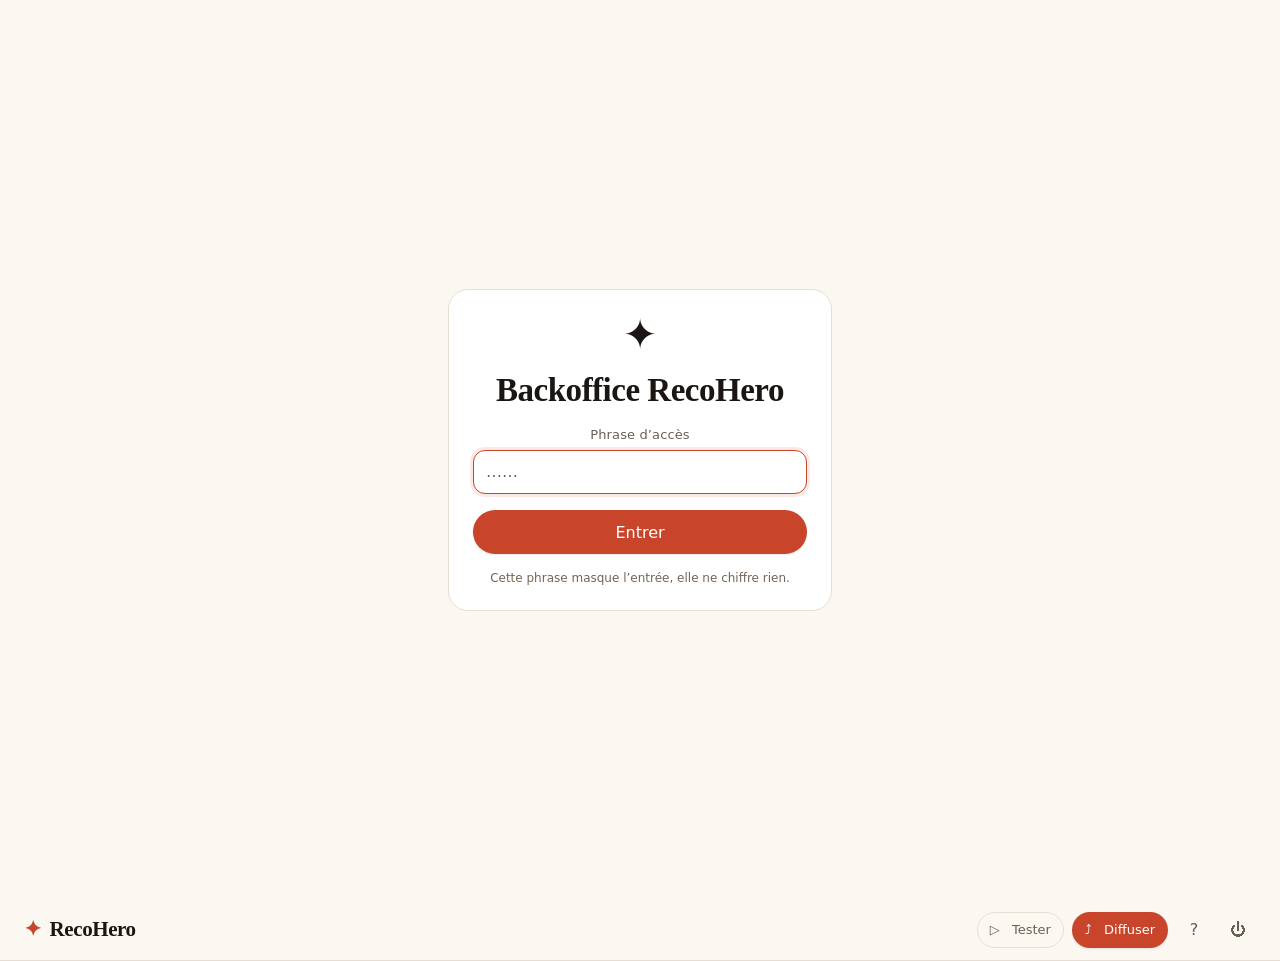
==== commit 9d47d24d: "Le backoffice montre : le téléphone à droite, la pesée qu'on touche" ====
--- a/admin.html
+++ b/admin.html
@@ -36,6 +36,7 @@
   <link rel="stylesheet" href="css/foundation.css">
   <link rel="stylesheet" href="css/base.css">
   <link rel="stylesheet" href="css/components.css">
+  <link rel="stylesheet" href="css/vues.css">
   <link rel="stylesheet" href="css/admin.css">
 </head>
 <body>
@@ -65,6 +66,13 @@
         <span>RecoHero</span>
       </a>
       <button class="topbar__doc" id="quizName" type="button" data-act="quiz-menu"></button>
+      <!-- Les onglets vivent DANS le bandeau, à un seul endroit du document.
+           Au large ils tiennent sur la même ligne que le reste ; sous 62rem
+           ils passent à la ligne suivante — même bandeau, deux rangées. Les
+           déplacer d'un conteneur à l'autre selon la largeur aurait demandé
+           deux emplacements à tenir d'accord, ce qui est exactement la panne
+           du commit b0d6ff1. -->
+      <nav class="tabbar" id="tabbar" aria-label="Sections du questionnaire"></nav>
       <span class="topbar__spacer"></span>
       <span class="status" id="saveStatus"></span>
       <span class="topbar__actions" id="topActions">
@@ -85,15 +93,25 @@
     </div>
   </header>
 
-  <!-- La barre d'onglets ne s'affiche qu'en dessous de 62rem, où le rail
-       passe sous le panneau. Elle est dans le flux, pas dans le rail : elle
-       doit rester en tête quand celui-ci descend. -->
-  <nav class="tabbar" id="tabbar" aria-label="Sections du questionnaire"></nav>
-
   <div class="page">
     <div class="admin-shell" id="shell" hidden>
       <aside class="rail" id="rail" aria-label="Navigation du backoffice"></aside>
-      <div id="panel"></div>
+      <div class="admin-main">
+        <!-- Le téléphone : le vrai rendu du parcours, à l'échelle, qui suit
+             le curseur. Au large il tient la colonne de droite ; sous 78rem
+             il se replie en bandeau collant au-dessus du panneau. Un seul
+             emplacement, le CSS décide de la forme. -->
+        <aside class="apercu" id="apercu" aria-label="Aperçu du parcours" hidden>
+          <div class="apercu__barre">
+            <span class="apercu__titre">Ce que voit l’usager</span>
+            <span class="apercu__legende" id="apercuLegende"></span>
+            <span class="panel__spacer"></span>
+            <button class="btn btn--quiet btn--sm" type="button" data-act="preview-toggle" id="apercuBascule">Masquer</button>
+          </div>
+          <div class="tel"><div class="tel__ecran" id="apercuScene"></div></div>
+        </aside>
+        <div id="panel"></div>
+      </div>
     </div>
   </div>
 
--- a/css/vues.css
+++ b/css/vues.css
@@ -0,0 +1,497 @@
+/* ==========================================================================
+   RecoHero — vues.css — les vues du parcours rendues par views.js :
+   la question, la couverture, le bandeau de profil, la recommandation.
+   Chargée par le parcours ET par le backoffice : l'aperçu de l'éditeur est
+   le vrai rendu, et cette promesse ne tient que si les deux pages lisent la
+   même feuille. Ces règles vivaient dans quiz.css, que le backoffice ne
+   charge pas — l'aperçu y affichait les réponses en texte nu.
+   Ce qui est propre au parcours — mode borne, gestes, navigation, cadence
+   de la révélation — reste dans quiz.css, qui se charge après et surcharge.
+   ========================================================================== */
+
+/* --- Question -------------------------------------------------------------- */
+.question { max-width: var(--content); margin-inline: auto; }
+.question__meta {
+  display: flex;
+  align-items: center;
+  gap: var(--s-2);
+  font-size: var(--t-xs);
+  font-weight: var(--fw-medium);
+  letter-spacing: 0.08em;
+  text-transform: uppercase;
+  color: var(--ink-faint);
+  margin-bottom: var(--s-3);
+}
+.question__image {
+  width: 100%;
+  max-height: 30vh;
+  aspect-ratio: 16 / 7;
+  object-fit: cover;
+  margin-bottom: var(--s-4);
+  border-radius: var(--r-lg);
+  box-shadow: var(--shadow-1);
+}
+/* Le titre porte la police d'affichage lui-même : dans l'aperçu du
+   backoffice il est un <p>, pas un <h1>, et sans ceci il tombait en sans. */
+.question__text {
+  font-family: var(--font-display);
+  font-weight: var(--fw-bold);
+  line-height: var(--lh-tight);
+  letter-spacing: -0.015em;
+  text-wrap: balance;
+  font-size: clamp(var(--t-xl), 4.6vw, var(--t-3xl));
+  margin: 0 0 var(--s-3);
+}
+.question__hint {
+  color: var(--ink-muted);
+  font-size: var(--t-md);
+  margin-bottom: var(--s-5);
+}
+
+.options {
+  display: grid;
+  gap: var(--s-3);
+  margin-bottom: var(--s-6);
+}
+.option {
+  display: flex;
+  align-items: center;
+  gap: var(--s-4);
+  width: 100%;
+  min-height: 62px;
+  padding: var(--s-3) var(--s-4);
+  text-align: left;
+  background: var(--surface);
+  border: 1px solid var(--line);
+  border-radius: var(--r-md);
+  color: var(--ink);
+  font-size: var(--t-md);
+  line-height: var(--lh-snug);
+  transition: border-color var(--dur-fast) var(--ease-out),
+              background var(--dur-fast) var(--ease-out),
+              transform var(--dur-press) var(--spring),
+              box-shadow var(--dur-fast) var(--ease-out);
+}
+.option:hover {
+  border-color: var(--accent-line);
+  background: var(--surface-2);
+  transform: translateX(3px);
+}
+/* L'enfoncement, sur le ressort : c'est le geste le plus répété du produit. */
+.option:active { transform: translateX(1px) scale(0.98); }
+
+.option.is-picked {
+  border-color: var(--accent);
+  background: var(--accent-soft);
+  box-shadow: inset 3px 0 0 var(--accent);
+}
+.option.is-confirmed {
+  animation: option-confirm var(--dur-base) var(--ease-spring);
+}
+@keyframes option-confirm {
+  50% { transform: scale(1.015); }
+}
+
+.option__key {
+  flex: none;
+  display: grid;
+  place-items: center;
+  width: 26px;
+  height: 26px;
+  border-radius: var(--r-sm);
+  border: 1px solid var(--line-strong);
+  font-family: var(--font-mono);
+  font-size: var(--t-xs);
+  color: var(--ink-faint);
+  transition: inherit;
+}
+.option.is-picked .option__key {
+  border-color: var(--accent);
+  background: var(--accent);
+  color: var(--accent-ink);
+}
+@media (hover: none) {
+  .option__key { display: none; }
+}
+.option__emoji { flex: none; font-size: var(--t-lg); line-height: 1; }
+.option__thumb {
+  flex: none;
+  width: 54px;
+  height: 54px;
+  object-fit: cover;
+  border-radius: var(--r-sm);
+  background: var(--surface-2);
+}
+/* Une réponse illustrée mérite plus d'air qu'une réponse en texte seul. */
+.option:has(.option__thumb) { min-height: 74px; }
+.option__text { flex: 1; min-width: 0; }
+
+/* Ce que la réponse vient de rapporter, écrit sur elle le temps de
+   respirer : « +2 ● ». Posé par quiz.js au moment du choix. */
+.option__gain {
+  flex: none;
+  padding: 2px var(--s-2);
+  border-radius: var(--r-full);
+  background: color-mix(in oklab, var(--axis, var(--accent)) 16%, var(--surface));
+  color: color-mix(in oklab, var(--axis, var(--accent)) 68%, var(--ink));
+  font-family: var(--font-mono);
+  font-size: var(--t-xs);
+  font-weight: var(--fw-bold);
+  font-variant-numeric: tabular-nums;
+  white-space: nowrap;
+  animation: gain-in var(--dur-slow) var(--spring) both;
+}
+@keyframes gain-in {
+  from { opacity: 0; transform: translateX(8px) scale(0.6); }
+  to   { opacity: 1; transform: none; }
+}
+
+/* --- Écran de couverture -------------------------------------------------- */
+/* `isolation` n'est pas cosmétique ici : la lueur se pose en z-index négatif
+   pour passer DERRIÈRE le titre. Sans contexte d'empilement propre à la
+   couverture, ce -1 la ferait descendre sous le fond de la page, où elle
+   serait invisible — un élément positionné passe autrement toujours devant
+   ses voisins statiques, et la lueur laverait le texte. */
+.cover { position: relative; isolation: isolate; text-align: center; }
+
+/* La lumière de fin de journée. Elle ne dit rien, elle réchauffe : c'est
+   l'ambiance d'une salle de lecture avant qu'on ouvre le livre. Elle
+   s'éteint entièrement sous `--ambient`. */
+.cover__lueur {
+  position: absolute;
+  inset: -6rem -20% auto;
+  height: 26rem;
+  z-index: -1;
+  pointer-events: none;
+  opacity: var(--ambient);
+  background: radial-gradient(
+    ellipse 60% 50% at 50% 34%,
+    color-mix(in oklab, var(--accent) 16%, transparent),
+    transparent 70%);
+}
+.cover__mote {
+  position: absolute;
+  width: 4px;
+  height: 4px;
+  border-radius: var(--r-full);
+  background: var(--accent);
+  opacity: 0.3;
+  animation: mote var(--dur-ambient) var(--ease-in-out) infinite;
+}
+.cover__mote:nth-child(1) { top: 34%; left: 26%; animation-delay: 0s; }
+.cover__mote:nth-child(2) { top: 52%; left: 64%; animation-delay: 1.6s; }
+.cover__mote:nth-child(3) { top: 26%; left: 72%; animation-delay: 3.1s; }
+.cover__mote:nth-child(4) { top: 62%; left: 38%; animation-delay: 4.4s; }
+@keyframes mote {
+  0%, 100% { transform: none; opacity: 0.12; }
+  50%      { transform: translate(6px, -16px); opacity: 0.42; }
+}
+
+.cover__emoji {
+  font-size: var(--t-4xl);
+  line-height: 1;
+  margin-bottom: var(--s-4);
+}
+.cover__image {
+  width: 100%;
+  max-width: 30rem;
+  aspect-ratio: 16 / 9;
+  object-fit: cover;
+  margin: 0 auto var(--s-5);
+  border-radius: var(--r-lg);
+  box-shadow: var(--shadow-2);
+}
+.cover__title {
+  font-size: clamp(var(--t-2xl), 6vw, var(--t-4xl));
+  margin-bottom: var(--s-3);
+}
+.cover__tagline {
+  font-size: var(--t-lg);
+  color: var(--accent-deep);
+  font-family: var(--font-display);
+  font-style: italic;
+  margin-bottom: var(--s-5);
+}
+.cover__intro {
+  max-width: 36rem;
+  margin: 0 auto var(--s-6);
+  color: var(--ink-muted);
+  font-size: var(--t-md);
+}
+.cover__axes {
+  display: flex;
+  flex-wrap: wrap;
+  justify-content: center;
+  gap: var(--s-3);
+  margin-bottom: var(--s-6);
+}
+/* Sur la couverture, les axes se posent l'un après l'autre : c'est la
+   promesse du questionnaire — voilà ce qu'on va compter. */
+.cover__axis {
+  animation: cover-axis var(--dur-base) var(--ease-spring) both;
+}
+@keyframes cover-axis {
+  from { opacity: 0; transform: translateY(4px) scale(0.92); }
+  to   { opacity: 1; transform: none; }
+}
+.cover__axis {
+  display: inline-flex;
+  align-items: center;
+  gap: var(--s-2);
+  padding: var(--s-2) var(--s-4);
+  border: 1px solid var(--line);
+  border-radius: var(--r-full);
+  background: var(--surface);
+  font-size: var(--t-sm);
+  color: var(--ink-muted);
+}
+.cover__axis .glyph { font-size: var(--t-md); }
+/* La signature des auteurs. Discrète : elle nomme, elle ne se met pas en
+   avant devant le questionnaire lui-même. */
+.signature {
+  display: flex;
+  flex-wrap: wrap;
+  align-items: center;
+  justify-content: center;
+  gap: var(--s-2) var(--s-4);
+  margin-bottom: var(--s-5);
+  font-size: var(--t-sm);
+  color: var(--ink-muted);
+}
+.signature__intro { font-style: italic; }
+.signature__auteur { display: inline-flex; align-items: center; gap: var(--s-2); }
+.signature__photo {
+  width: 32px;
+  height: 32px;
+  border-radius: var(--r-full);
+  object-fit: cover;
+  background: var(--surface-2);
+}
+.signature__nom { display: block; color: var(--ink); font-weight: var(--fw-medium); }
+.signature__poste { display: block; font-size: var(--t-xs); color: var(--ink-faint); }
+
+.cover__meta {
+  font-size: var(--t-sm);
+  color: var(--ink-faint);
+  margin-top: var(--s-4);
+}
+.cover__actions {
+  display: flex;
+  flex-wrap: wrap;
+  justify-content: center;
+  gap: var(--s-3);
+}
+
+/* --- Résultat --------------------------------------------------------------- */
+.result { max-width: var(--content); margin-inline: auto; }
+/* Même raison que la couverture : le halo passe en z-index négatif, donc il
+   faut un contexte d'empilement ici, sinon il plonge sous la page. */
+.result__banner { position: relative; isolation: isolate; text-align: center; margin-bottom: var(--s-7); }
+
+/* Le halo qui s'allume. Le profil ne s'affiche plus à froid : une lumière
+   chaude monte derrière lui, comme une lampe qu'on allume. C'est le moment
+   de récompense du parcours — un seul geste appuyé, pas dix petits.
+
+   Au repos, le résultat est exactement le même : le halo est un supplément
+   qui n'ajoute aucune information et n'en cache aucune. */
+.result__halo {
+  position: absolute;
+  inset: -4rem -12% auto;
+  height: 20rem;
+  z-index: -1;
+  pointer-events: none;
+  background: radial-gradient(
+    ellipse 55% 50% at 50% 42%,
+    color-mix(in oklab, var(--accent) 26%, transparent),
+    transparent 68%);
+  animation: halo var(--dur-reveal) var(--ease-out) both;
+}
+@keyframes halo {
+  from { opacity: 0; }
+  to   { opacity: 1; }
+}
+/* Trois étincelles qui montent, une fois. Elles se retirent du document
+   toutes seules à la fin — `both` fige la dernière image, qui est
+   transparente. */
+.result__spark {
+  position: absolute;
+  top: 46%;
+  width: 3px;
+  height: 3px;
+  border-radius: var(--r-full);
+  background: var(--accent);
+  opacity: 0;
+  z-index: -1;
+  animation: spark var(--dur-reveal) var(--ease-out) both;
+}
+.result__spark:nth-of-type(1) { left: 42%; animation-delay: 90ms; }
+.result__spark:nth-of-type(2) { left: 57%; animation-delay: 240ms; }
+.result__spark:nth-of-type(3) { left: 49%; animation-delay: 390ms; }
+@keyframes spark {
+  0%   { opacity: 0; transform: none; }
+  30%  { opacity: 0.7; }
+  100% { opacity: 0; transform: translateY(-34px); }
+}
+.result__kicker {
+  font-size: var(--t-xs);
+  letter-spacing: 0.14em;
+  text-transform: uppercase;
+  color: var(--ink-faint);
+  margin-bottom: var(--s-3);
+}
+.result__image {
+  width: 100%;
+  aspect-ratio: 21 / 9;
+  object-fit: cover;
+  margin-bottom: var(--s-5);
+  border-radius: var(--r-lg);
+  box-shadow: var(--shadow-2);
+  animation: pop var(--dur-slow) var(--ease-out) both;
+}
+.result__emoji {
+  font-size: var(--t-4xl);
+  line-height: 1;
+  margin-bottom: var(--s-3);
+  animation: pop var(--dur-slow) var(--ease-spring) both;
+}
+@keyframes pop {
+  from { opacity: 0; transform: scale(0.6) rotate(-10deg); }
+  to   { opacity: 1; transform: none; }
+}
+/* Le moment que le parcours entier prépare : « voilà qui vous êtes ».
+   Il arrivait comme le reste, dans le fondu général. Il arrive maintenant
+   un peu après, d'un peu plus loin, et un filet d'accent se déplie sous
+   lui — un seul geste, appuyé, plutôt que dix petits.
+
+   La valeur au repos est la bonne : sans animation, le titre est
+   simplement là, à sa place, dans sa couleur. */
+.result__title {
+  font-size: clamp(var(--t-2xl), 6.5vw, var(--t-4xl));
+  color: var(--accent-deep);
+  margin-bottom: var(--s-2);
+  animation: revelation var(--dur-slow) var(--ease-spring) 120ms both;
+}
+@keyframes revelation {
+  from { opacity: 0; transform: translateY(14px) scale(0.94); }
+  to   { opacity: 1; transform: none; }
+}
+
+/* Le filet qui se déplie sous le titre, depuis le centre. */
+.result__banner::after {
+  content: "";
+  display: block;
+  height: 3px;
+  width: min(9rem, 45%);
+  margin: var(--s-4) auto 0;
+  border-radius: var(--r-full);
+  background: var(--accent);
+  transform-origin: center;
+  animation: filet var(--dur-slow) var(--ease-out) 340ms both;
+}
+@keyframes filet {
+  from { transform: scaleX(0); opacity: 0; }
+  to   { transform: none; opacity: 1; }
+}
+.result__subtitle {
+  font-family: var(--font-display);
+  font-style: italic;
+  font-size: var(--t-lg);
+  color: var(--ink-muted);
+}
+.result__text {
+  max-width: 34rem;
+  margin: var(--s-5) auto 0;
+  font-size: var(--t-md);
+  color: var(--ink-muted);
+  text-align: left;
+}
+
+/* --- Les recommandations ------------------------------------------------------ */
+.recos__head {
+  display: flex;
+  align-items: baseline;
+  gap: var(--s-3);
+  margin-bottom: var(--s-4);
+  padding-bottom: var(--s-3);
+  border-bottom: 2px solid var(--accent);
+}
+.recos__list { display: grid; gap: var(--s-3); }
+.reco {
+  display: grid;
+  grid-template-columns: auto 1fr;
+  gap: var(--s-4);
+  padding: var(--s-4);
+  background: var(--surface);
+  border: 1px solid var(--line);
+  border-radius: var(--r-md);
+  transition: border-color var(--dur-fast) var(--ease-out),
+              box-shadow var(--dur-fast) var(--ease-out);
+  animation: reco-in var(--dur-slow) var(--ease-out) both;
+}
+.reco:hover { border-color: var(--accent-line); box-shadow: var(--shadow-1); }
+@keyframes reco-in {
+  from { opacity: 0; transform: translateY(12px); }
+  to   { opacity: 1; transform: none; }
+}
+/* Les recommandations entrent quand on descend jusqu'à elles, pas au
+   chargement : on les découvre. Le navigateur qui ne connaît pas les
+   chronologies de défilement garde l'entrée cadencée ; la personne qui a
+   demandé moins de mouvement aussi, puisque celle-ci se joue au doigt. */
+@media (prefers-reduced-motion: no-preference) {
+  @supports (animation-timeline: view()) {
+    .reco {
+      animation: reco-in var(--dur-slow) var(--ease-out) both;
+      animation-timeline: view();
+      animation-range: entry 0% entry 40%;
+    }
+  }
+}
+.reco__icon {
+  display: grid;
+  place-items: center;
+  width: 44px;
+  height: 44px;
+  border-radius: var(--r-sm);
+  background: var(--accent-soft);
+  font-size: var(--t-lg);
+}
+.reco__cover {
+  width: 56px;
+  height: 78px;
+  object-fit: cover;
+  border-radius: var(--r-sm);
+  background: var(--accent-soft);
+  box-shadow: var(--shadow-1);
+}
+.reco__title {
+  font-family: var(--font-display);
+  font-size: var(--t-md);
+  font-weight: var(--fw-bold);
+  margin-bottom: 2px;
+}
+.reco__title a { color: inherit; }
+.reco__creator { font-size: var(--t-sm); color: var(--ink-muted); }
+.reco__note {
+  margin-top: var(--s-2);
+  font-size: var(--t-sm);
+  color: var(--ink-muted);
+  border-left: 2px solid var(--line);
+  padding-left: var(--s-3);
+}
+
+/* La cote n'est ni une note ni une métadonnée : c'est une consigne pour
+   se déplacer. Elle a donc son propre traitement, lisible d'un coup d'œil
+   à bout de bras devant un rayonnage. */
+.reco__location {
+  display: inline-flex;
+  align-items: center;
+  gap: var(--s-2);
+  margin-top: var(--s-2);
+  padding: var(--s-1) var(--s-3);
+  border-radius: var(--r-full);
+  background: var(--accent-soft);
+  border: 1px solid var(--accent-line);
+  color: var(--accent-deep);
+  font-size: var(--t-sm);
+  font-weight: var(--fw-medium);
+}
--- a/css/admin.css
+++ b/css/admin.css
@@ -78,16 +78,22 @@
    chemin vers l'équipe, la vitrine ou la fréquentation. Les onglets étaient
    bien dans le document, et un clic par script les atteignait ; ils étaient
    simplement invisibles. */
+/* Elle n'est plus une bande : elle est une rangée DANS le bandeau du haut.
+
+   Deux barres empilées prenaient 122 px de hauteur sur l'écran d'accueil pour
+   porter, en tout, un nom de lieu et quatre onglets. Fondues, elles tiennent
+   sur une ligne au large — et sous 62 rem, où la place manque, la rangée
+   passe simplement à la ligne suivante du MÊME bandeau.
+
+   Un seul emplacement dans le document, quelle que soit la largeur. Les
+   déplacer d'un conteneur à l'autre selon l'écran aurait demandé deux
+   emplacements tenus d'accord : c'est exactement la panne du commit b0d6ff1,
+   où les onglets existaient, répondaient au clic par script, et n'étaient
+   simplement pas visibles. */
 .tabbar {
-  position: sticky;
-  top: 60px;
-  z-index: var(--z-sticky);
+  display: none;
   gap: var(--s-1);
-  padding: var(--s-2) var(--s-4);
-  background: color-mix(in oklab, var(--bg) 92%, transparent);
-  backdrop-filter: blur(10px);
-  border-bottom: 1px solid var(--line);
-  display: none;
+  min-width: 0;
 }
 .tabbar.est-espace { display: flex; }
 .tabbar:empty { display: none; }
@@ -95,6 +101,11 @@
 @media (max-width: 62rem) {
   .tabbar { display: flex; }
   .tabbar:empty { display: none; }
+  /* La rangée descend d'un cran. `order` la fait passer APRÈS les actions —
+     sans quoi, occupant toute la largeur, elle chasserait le reste de la
+     barre sur une troisième ligne. */
+  .topbar__inner { flex-wrap: wrap; }
+  .tabbar { order: 1; flex-basis: 100%; }
   /* Le rail garde ses autres blocs, mais plus la navigation de section :
      elle ferait doublon avec les onglets, à un écran de distance. */
   .rail > div:has(.rail__item[data-act="panel"]) { display: none; }
@@ -113,6 +124,20 @@
    affiche qu'au niveau de l'espace, où elle est la navigation principale du
    backoffice. Quatre glyphes muets qu'il faut survoler pour lire ne sont pas
    une navigation principale. */
+/* La marque ne se comprime pas : c'est le nom du produit, et deux lettres
+   suivies de points de suspension ne renseignent personne. Elle est courte,
+   et son libellé s'efface déjà tout entier sous 34 rem — là où la place
+   manque vraiment, elle sait disparaître proprement. */
+.topbar .brand { flex: none; }
+/* Le même patron que le rail et que le bouton du document, parce que ces
+   trois-là sont la même chose : la navigation de ce backoffice.
+
+   Les onglets étaient seuls à porter une pilule pleine — bordure visible,
+   fond de surface, rayon entier, et l'accent en aplat quand ils étaient
+   actifs. Posés dans le bandeau du haut, ils y ressemblaient à des boutons
+   qu'on aurait déposés là, et non à la navigation de la page. Bordure
+   transparente au repos, fond transparent, `--r-sm` : ils appartiennent
+   désormais à la barre au lieu de flotter dedans. */
 .tab {
   position: relative;
   display: inline-flex;
@@ -122,10 +147,20 @@
   flex: 0 0 auto;
   min-height: var(--tap);
   min-width: var(--tap);
-  padding: var(--s-2);
-  border: 1px solid var(--line);
-  border-radius: var(--r-full);
-  background: var(--surface);
+  /* Trois paliers, parce que la place n'est pas la même à 1440 et à 1100.
+     Ici le palier moyen ; le large ajoute de l'air plus bas, l'étroit
+     resserre. Sans ce palier intermédiaire, quatre onglets libellés élidaient
+     tous leur texte dès que la barre descendait sous 1200 px. */
+  padding: var(--s-2) var(--s-3);
+  /* MAIS ils cèdent avant les autres. En `0 0 auto`, la rangée ne rendait
+     rien : à quatre onglets et 1100 px, le fil d'Ariane tombait à 39 px et le
+     nom de l'application devenait illisible. C'est l'ordre de compression qui
+     était faux, pas la place — les onglets se serrent, et leurs libellés
+     s'élident avant que le reste de la barre ne souffre. */
+  flex: 0 1 auto;
+  border: 1px solid transparent;
+  border-radius: var(--r-sm);
+  background: transparent;
   color: var(--ink-muted);
   font-size: var(--t-sm);
   white-space: nowrap;
@@ -133,6 +168,7 @@
               border-color var(--dur-fast) var(--ease-out),
               color var(--dur-fast) var(--ease-out);
 }
+.tab:hover { background: var(--surface-2); color: var(--ink); }
 .tab__label {
   display: block;
   min-width: 0;
@@ -142,12 +178,9 @@
 .tab__emoji { font-size: var(--t-base); line-height: 1; }
 
 .tab.is-active {
-  flex: 1 1 auto;
-  min-width: 0;
-  padding-inline: var(--s-3);
-  background: var(--accent);
-  border-color: var(--accent);
-  color: var(--accent-ink);
+  background: var(--accent-soft);
+  border-color: var(--accent-line);
+  color: var(--accent-deep);
   font-weight: var(--fw-medium);
 }
 .tab.is-active .tab__label {
@@ -157,10 +190,37 @@
   text-overflow: ellipsis;
 }
 
+/* De l'air, là où il y a vraiment la place. Au-delà de 78 rem la barre loge
+   quatre libellés entiers, le fil d'Ariane et les actions sans que rien ne
+   s'élide ; en dessous, chaque pixel rendu aux onglets est un pixel pris au
+   nom de l'espace.
+
+   Cette règle vient APRÈS `.tab` à dessein : une media query n'ajoute aucune
+   spécificité, et posée plus haut dans le fichier elle se faisait battre par
+   la déclaration de base — le palier large ne s'appliquait qu'à l'écart, pas
+   aux marges. */
+@media (min-width: 78rem) {
+  .tabbar { gap: var(--s-2); }
+  .tab { padding-inline: var(--s-4); }
+}
+
 @media (max-width: 62rem) {
   /* Le repli étroit : les libellés s'effacent, l'actif garde le sien par la
-     spécificité de la règle ci-dessus. */
+     spécificité de la règle ci-dessus.
+
+     C'est ICI, et seulement ici, que l'onglet actif s'étire : il est le seul
+     à porter du texte, il lui faut la place. Cette paire de règles vivait
+     hors de toute media query alors que la barre s'affiche à toute largeur
+     au niveau de l'espace — sur un écran de bureau, la pilule active
+     absorbait donc toute la largeur restante à côté de quatre pastilles.
+     Le commentaire d'en-tête décrivait déjà pourquoi ça ne convenait pas
+     au grand écran ; la règle, elle, n'avait pas suivi. */
   .tab__label { display: none; }
+  .tab.is-active { flex: 1 1 auto; min-width: 0; }
+  /* Serré, ici : la place manque, et les onglets réduits à leur glyphe n'ont
+     pas besoin de marges qui les éloigneraient les uns des autres. */
+  .tab { padding-inline: var(--s-2); }
+  .tabbar { gap: var(--s-1); }
 }
 /* --- La répartition des profils, dans la fréquentation -----------------------
    Une petite jauge par profil, sous la ligne du questionnaire. Elle se mesure
@@ -231,10 +291,10 @@
 
 /* Qui a publié, quand, en quelle version. Sous le titre, en retrait : c'est
    un renseignement, pas une étiquette. */
-/* Sur l'onglet ACTIF seulement : là le fond est l'accent, et la pastille doit
-   virer à l'encre inverse. Ailleurs — dans le rail — ce sélecteur avait perdu
-   son préfixe et peignait toutes les pastilles en blanc sur fond clair. */
-.tab.is-active .rail__item__badge { color: var(--accent-ink); border-color: currentColor; }
+/* L'onglet actif ne peint plus l'accent en aplat : sa pastille n'a donc plus
+   à virer à l'encre inverse pour rester lisible. Elle se lit comme celle du
+   rail, sur le même fond teinté — une règle de moins, et un cas de moins où
+   deux navigations divergent. */
 
 /* Sur un onglet réduit, la pastille se pose en coin plutôt que de
    s'ajouter à la largeur : deux sections en défaut ne doivent pas voler
@@ -300,6 +360,19 @@
   text-overflow: ellipsis;
   white-space: nowrap;
 }
+/* Le fil d'Ariane garde de quoi se lire. Il porte le nom de l'espace ou du
+   questionnaire ouvert, et `flex: 1` avec `min-width: 0` le laissait tomber à
+   39 px quand quatre onglets partageaient sa ligne — réduit à ça, il ne dit
+   plus où l'on est.
+
+   Le plancher ne vaut qu'au-dessus de 62 rem. En dessous, la rangée d'onglets
+   passe à la ligne suivante et rend toute la barre au fil ; l'y imposer
+   ferait déborder un téléphone, où la marque et les actions tiennent déjà
+   juste. */
+@media (min-width: 62.0625rem) {
+  .topbar__doc { min-width: 9rem; }
+}
+
 @media (max-width: 46rem) {
   .topbar__moi { display: none; }
 }
@@ -317,6 +390,164 @@
 /* Items de grille : leur minimum implicite est `auto`, donc la taille de
    contenu d'un <input>. Sans ce min-width, la ligne déborde à 375px. */
 .opt > *, .axis-row > *, .reco-edit__top > *, .rule > * { min-width: 0; }
+
+/* --- Les onglets, sur téléphone -------------------------------------------------
+   Sous 48 rem, la rangée d'onglets quitte le bandeau du haut pour le bas de
+   l'écran, dans la zone du pouce, et chaque onglet retrouve son nom sous
+   son glyphe. Le nœud ne bouge pas dans le document — même emplacement à
+   toute largeur, c'est la règle de ce bandeau — seul son positionnement
+   change. Tout ce qui colle au bas de la fenêtre remonte d'autant. */
+@media (max-width: 48rem) {
+  /* Un `backdrop-filter` fait de son élément le conteneur de tout descendant
+     en `position: fixed`. La rangée vit dans le bandeau ; avec le flou du
+     bandeau, « bottom: 0 » la collait au bas du BANDEAU, c'est-à-dire en
+     haut de l'écran, par-dessus la marque. Sur téléphone, le bandeau perd
+     donc son flou (sa teinte reste presque opaque) et la rangée retrouve
+     la fenêtre. */
+  .topbar { backdrop-filter: none; isolation: auto; }
+  .topbar::after { display: none; }
+  .tabbar {
+    position: fixed;
+    left: 0; right: 0; bottom: 0;
+    z-index: var(--z-sticky);
+    order: 0;
+    flex-basis: auto;
+    gap: 0;
+    justify-content: space-around;
+    padding: var(--s-1) var(--s-2) calc(var(--s-1) + env(safe-area-inset-bottom));
+    background: color-mix(in oklab, var(--bg) 94%, transparent);
+    backdrop-filter: blur(12px);
+    border-top: 1px solid var(--line);
+  }
+  .tab, .tab.is-active {
+    flex: 1 1 0;
+    min-width: 0;
+    flex-direction: column;
+    gap: 2px;
+    min-height: 52px;
+    padding: var(--s-1);
+    background: transparent;
+    border-color: transparent;
+  }
+  .tab .tab__label, .tab.is-active .tab__label {
+    display: block;
+    max-width: 100%;
+    font-size: var(--t-xs);
+    line-height: 1.1;
+  }
+  .tab.is-active { color: var(--accent-deep); }
+  .tab.is-active .tab__emoji { scale: 1.15; }
+  .tab__emoji { transition: scale var(--dur-press) var(--spring); }
+  .tab:not(.is-active) .rail__item__badge { top: 0; right: 10%; }
+  .admin-shell { padding-bottom: calc(var(--s-8) + 64px); }
+  .panel__actions { bottom: 64px; }
+  .toast-host { bottom: calc(var(--s-5) + 60px); }
+}
+
+/* --- L'accueil de l'espace : des cartes --------------------------------------
+   Le premier écran de l'équipe était une liste de lignes qui ressemblait à
+   une page de réglages. Chaque questionnaire est maintenant une carte : son
+   emoji ou sa couverture, sa couleur en filet, son état en pastille, et sa
+   fréquentation quand elle existe. Le titre est le bouton et sa surface
+   s'étend à la carte entière, sur le patron de la ligne ouvrable. */
+.grille-quiz {
+  display: grid;
+  grid-template-columns: repeat(auto-fill, minmax(min(100%, 16rem), 1fr));
+  gap: var(--s-4);
+}
+.fiche-quiz {
+  --card-accent: var(--accent);
+  position: relative;
+  display: flex;
+  flex-direction: column;
+  gap: var(--s-2);
+  min-height: 9rem;
+  padding: var(--s-4);
+  background: var(--surface);
+  border: 1px solid var(--line);
+  border-radius: var(--r-lg);
+  overflow: hidden;
+  text-align: left;
+  color: var(--ink);
+  transition: transform var(--dur-press) var(--spring),
+              border-color var(--dur-base) var(--ease-out),
+              box-shadow var(--dur-base) var(--ease-out);
+}
+.fiche-quiz::before {
+  content: "";
+  position: absolute;
+  inset: 0 0 auto 0;
+  height: 4px;
+  background: var(--card-accent);
+}
+.fiche-quiz:hover { border-color: var(--card-accent); box-shadow: var(--shadow-2); transform: translateY(-2px); }
+.fiche-quiz:active { transform: scale(0.985); }
+.fiche-quiz.is-ouverte { box-shadow: inset 0 0 0 1px var(--accent-line); background: var(--accent-soft); }
+.fiche-quiz:has(.fiche-quiz__titre:focus-visible) { outline: 2px solid var(--focus); outline-offset: 2px; }
+.fiche-quiz__titre:focus-visible { outline: none; }
+.fiche-quiz__cover {
+  width: calc(100% + var(--s-4) * 2);
+  margin: calc(var(--s-4) * -1) calc(var(--s-4) * -1) 0;
+  aspect-ratio: 16 / 7;
+  object-fit: cover;
+}
+.fiche-quiz__emoji {
+  display: grid;
+  place-items: center;
+  width: 40px;
+  height: 40px;
+  border-radius: var(--r-md);
+  background: color-mix(in oklab, var(--card-accent) 12%, var(--surface));
+  font-size: var(--t-lg);
+  line-height: 1;
+}
+.fiche-quiz__titre {
+  padding: 0;
+  border: 0;
+  background: none;
+  color: inherit;
+  font-family: var(--font-display);
+  font-weight: var(--fw-bold);
+  font-size: var(--t-md);
+  line-height: var(--lh-tight);
+  text-align: left;
+  cursor: pointer;
+  text-wrap: balance;
+}
+.fiche-quiz__titre::after { content: ""; position: absolute; inset: 0; }
+.fiche-quiz__meta, .fiche-quiz__signature {
+  font-size: var(--t-xs);
+  color: var(--ink-faint);
+  font-variant-numeric: tabular-nums;
+}
+.fiche-quiz__pied {
+  display: flex;
+  flex-wrap: wrap;
+  align-items: center;
+  gap: var(--s-2);
+  margin-top: auto;
+  padding-top: var(--s-2);
+  border-top: 1px solid var(--line);
+  min-height: var(--tap-sm);
+}
+.fiche-quiz__pied > .pill, .fiche-quiz__pied > .btn { position: relative; z-index: 1; }
+.fiche-quiz__pied .section__spacer { flex: 1; }
+/* La carte vide qui crée : elle porte le geste, et sert d'état vide quand
+   il n'y a encore rien. */
+.fiche-quiz--nouveau {
+  align-items: center;
+  justify-content: center;
+  gap: var(--s-1);
+  border-style: dashed;
+  border-color: var(--line-strong);
+  background: transparent;
+  color: var(--ink-muted);
+  font-weight: var(--fw-medium);
+  cursor: pointer;
+}
+.fiche-quiz--nouveau::before { display: none; }
+.fiche-quiz--nouveau:hover { border-color: var(--accent); color: var(--accent-deep); background: var(--accent-soft); box-shadow: none; }
+.fiche-quiz__plus { font-size: var(--t-2xl); line-height: 1; font-family: var(--font-display); }
 
 /* --- Rail gauche ------------------------------------------------------------ */
 .rail {
@@ -363,6 +594,14 @@
               color var(--dur-fast) var(--ease-out);
 }
 .rail__item:hover { background: var(--surface-2); color: var(--ink); }
+/* La même physique que les boutons : ce qui se presse s'enfonce. */
+.rail__item, .tab, .sheet__row:is(button, label), .symbole, .swatch {
+  transition-property: background, border-color, color, transform;
+  transition-duration: var(--dur-fast), var(--dur-fast), var(--dur-fast), var(--dur-press);
+  transition-timing-function: var(--ease-out), var(--ease-out), var(--ease-out), var(--spring);
+}
+.rail__item:active, .tab:active, .sheet__row:is(button, label):active, .symbole:active { transform: scale(0.97); }
+.swatch:active { transform: scale(0.95); }
 .rail__item.is-active {
   background: var(--accent-soft);
   border-color: var(--accent-line);
@@ -579,7 +818,9 @@
 /* Au-delà de quatre axes la rangée de pesées ne tient plus sur la ligne :
    elle passe dessous, sur toute la largeur. Le seuil est en em pour
    suivre la taille de texte, pas la taille d'écran. */
-@media (max-width: 62rem) {
+/* Sous 90 rem : la colonne du téléphone rogne l'éditeur, et la rangée de
+   pesées passe sous la réponse plutôt que de l'écraser. */
+@media (max-width: 90rem) {
   .opt { grid-template-columns: 20px 3.2rem 1fr auto; }
   .opt .scoreset { grid-column: 1 / -1; justify-content: flex-start; }
 }
@@ -652,26 +893,6 @@
   padding-inline: 0;
 }
 .vitrine__entete .input:focus { box-shadow: none; }
-
-/* La pesée en mots. Elle porte le nom de ce qu'elle règle, donc elle est
-   plus large qu'un champ de deux chiffres — et c'est le prix assumé :
-   `scoreset` sait déjà passer à la ligne, et sous 48 rem la rangée occupe
-   déjà toute la largeur de la réponse. */
-.scorechip__select {
-  min-height: 28px;
-  padding: 0 var(--s-1);
-  border: none;
-  background: transparent;
-  font-size: var(--t-xs);
-  color: var(--ink);
-  cursor: pointer;
-  /* La flèche native mange dix pixels pour rien sur une pastille : le
-     survol et le focus disent déjà que c'est actionnable. */
-  appearance: none;
-  text-align: center;
-  text-align-last: center;
-}
-.scoreset--dense .scorechip__select { font-size: var(--t-xs); padding: 0 2px; }
 
 .scorechip:focus-within {
   border-color: var(--accent);
@@ -737,60 +958,238 @@
   .etat__sep { display: none; }
 }
 
-/* --- Aperçu vivant -----------------------------------------------------------
-   Collant en haut du panneau : il suit l'auteur pendant qu'il descend
-   dans sa liste de questions. Plafonné en hauteur, parce qu'il ne doit
-   jamais coûter plus de place que l'édition elle-même.               */
-.preview {
-  position: sticky;
-  top: 68px;
-  z-index: var(--z-raised);
-  margin-bottom: var(--s-4);
-  border: 1px solid var(--accent-line);
-  border-radius: var(--r-md);
-  background: var(--bg);
-  box-shadow: var(--shadow-2);
-  overflow: hidden;
-}
-.preview__bar {
+/* --- Le téléphone --------------------------------------------------------------
+   Le vrai rendu du parcours, dans un cadre de 375 px réduit à 72 %, qui
+   suit le curseur. Au-delà de 78 rem il tient une colonne à droite de
+   l'éditeur, collante ; en dessous il se replie en bandeau au-dessus du
+   panneau, à plat et plafonné en hauteur. Un seul nœud, deux formes.
+
+   La page s'élargit pour lui : à 68 rem, une colonne de plus laissait
+   488 px à l'éditeur, trop peu pour une ligne de réponse et ses pesées. */
+@media (min-width: 78rem) {
+  .topbar .page, body > .page { max-width: 86rem; }
+}
+.admin-main {
+  display: grid;
+  grid-template-columns: minmax(0, 1fr);
+  gap: var(--s-5);
+  align-items: start;
+  min-width: 0;
+}
+.apercu { --echelle: 0.72; min-width: 0; }
+/* La barre tient dans la largeur du téléphone : le titre prend sa ligne,
+   la légende et la bascule la suivante. Sur une seule ligne, elle était
+   plus large que la colonne et la faisait déborder de la page. */
+.apercu__barre {
   display: flex;
-  align-items: center;
-  gap: var(--s-2);
-  padding: var(--s-2) var(--s-3);
-  background: var(--accent-soft);
-  border-bottom: 1px solid var(--accent-line);
-}
-.preview__title {
+  flex-wrap: wrap;
+  align-items: center;
+  gap: var(--s-1) var(--s-2);
+  margin-bottom: var(--s-3);
+}
+.apercu__barre .apercu__titre { flex: 1 1 100%; }
+.apercu__titre {
   font-size: var(--t-xs);
   font-weight: var(--fw-bold);
   letter-spacing: 0.1em;
   text-transform: uppercase;
   color: var(--accent-deep);
-}
-.preview__hint { font-size: var(--t-xs); color: var(--ink-muted); }
-.preview__stage {
-  padding: var(--s-5);
-  max-height: 42vh;
+  white-space: nowrap;
+}
+.apercu__legende { flex: 1; min-width: 0; font-size: var(--t-xs); color: var(--ink-muted); white-space: nowrap; overflow: hidden; text-overflow: ellipsis; }
+.tel {
+  width: calc(375px * var(--echelle));
+  height: calc(812px * var(--echelle));
+  border: 1px solid var(--line-strong);
+  border-radius: var(--r-xl);
+  background: var(--bg);
+  box-shadow: var(--shadow-3);
+  overflow: hidden;
+}
+/* L'écran : 375 px, réduit par transformation. Il défile en lui-même quand
+   un profil et ses recommandations dépassent. Les jetons de mouvement y
+   tombent à 1 ms : chaque frappe le redessine, et un halo qui se rallume
+   à chaque lettre serait une gêne, pas une aide. `--apres` aussi, sinon
+   le bandeau de profil attendrait sa révélation. */
+.tel__ecran {
+  --dur-fast: 1ms; --dur-base: 1ms; --dur-slow: 1ms; --dur-reveal: 1ms; --apres: 0ms;
+  width: 375px;
+  height: 812px;
+  transform: scale(var(--echelle));
+  transform-origin: top left;
   overflow-y: auto;
   overscroll-behavior: contain;
-}
-.preview__empty {
-  margin: 0;
+  background: var(--bg);
+  color: var(--ink);
+}
+/* Inerte au pointeur : on regarde, on ne joue pas. Le conteneur, lui,
+   garde le défilement. */
+.tel__ecran > * { pointer-events: none; }
+.tel__bandeau {
+  display: flex;
+  align-items: center;
+  gap: var(--s-4);
+  min-height: 56px;
+  padding: var(--s-2) var(--s-4);
+  border-bottom: 1px solid var(--line);
+}
+.tel__bandeau__titre {
+  flex: 1;
+  min-width: 0;
+  font-family: var(--font-display);
+  font-weight: var(--fw-bold);
   font-size: var(--t-sm);
-  color: var(--ink-faint);
-  text-align: center;
-}
-.preview.is-closed .preview__stage { display: none; }
-
-/* Dans l'aperçu, la question n'est pas jouable : rien ne doit suggérer
-   qu'on peut cliquer. Les tailles, elles, restent celles du parcours —
-   c'est tout l'intérêt. */
-.question--static { pointer-events: none; }
-.question--static .question__text { font-size: var(--t-xl); }
-.question--static .option { cursor: default; }
+  white-space: nowrap;
+  overflow: hidden;
+  text-overflow: ellipsis;
+}
+.tel__bandeau__tally { flex: none; flex-wrap: nowrap; gap: var(--s-2); }
+.tel__bandeau__tally .tally__axis { flex-direction: column; align-items: center; gap: 0; }
+.tel__bandeau__tally .tally__glyph { font-size: var(--t-base); line-height: 1; }
+.tel__bandeau__tally .tally__count { font-size: var(--t-xs); line-height: 1; min-width: 0; }
+.tel__scene { padding: var(--s-7) var(--s-4) var(--s-6); }
+.tel__scene .question { max-width: none; }
+.tel__scene .result { max-width: none; }
+.tel__scene .result__banner { margin-bottom: var(--s-5); }
+.apercu.is-closed .tel { display: none; }
+
+@media (min-width: 78rem) {
+  .admin-main { grid-template-columns: minmax(0, 1fr) calc(375px * 0.72); }
+  .apercu {
+    order: 2;
+    position: sticky;
+    top: 76px;
+  }
+}
+/* En dessous : à plat, collant, plafonné — la forme qu'avait l'aperçu. */
+@media (max-width: 77.9375rem) {
+  .apercu {
+    position: sticky;
+    top: 68px;
+    z-index: var(--z-raised);
+    padding: var(--s-2) var(--s-3) var(--s-3);
+    border: 1px solid var(--accent-line);
+    border-radius: var(--r-md);
+    background: var(--bg);
+    box-shadow: var(--shadow-2);
+  }
+  .apercu__barre { margin-bottom: var(--s-2); }
+  .tel { width: auto; height: auto; border: 0; border-radius: 0; box-shadow: none; background: transparent; }
+  .tel__ecran { width: auto; height: auto; max-height: 42vh; transform: none; }
+  .tel__bandeau { display: none; }
+  .tel__scene { padding: var(--s-3); }
+}
 @media (max-width: 62rem) {
-  .preview { position: static; }
-  .preview__stage { max-height: 32vh; }
+  .apercu { position: static; }
+  .tel__ecran { max-height: 32vh; }
+}
+
+/* --- Un seul titre ---------------------------------------------------------------
+   Dépliée, la carte ne répète plus son texte dans l'en-tête : le champ est
+   le titre, en corps de titre, sans cadre. Le trait d'accent dit où l'on
+   écrit. */
+.input--titre {
+  padding: var(--s-1) 0;
+  border: 0;
+  border-bottom: 1px solid transparent;
+  border-radius: 0;
+  background: transparent;
+  font-family: var(--font-display);
+  font-weight: var(--fw-bold);
+  font-size: var(--t-xl);
+  line-height: var(--lh-tight);
+  letter-spacing: -0.015em;
+}
+.input--titre:hover { border-bottom-color: var(--line-strong); }
+.input--titre:focus { outline: none; box-shadow: none; border-bottom-color: var(--accent); }
+
+/* --- La pesée à niveaux ------------------------------------------------------------
+   Le glyphe de l'axe et trois points. Chaque clic monte d'un cran ; les
+   points se remplissent dans la couleur de l'axe et la pastille prend sa
+   teinte. Le mode Points garde la pastille à champ numérique (.scorechip). */
+.pesee {
+  display: inline-flex;
+  align-items: center;
+  gap: 6px;
+  min-height: 28px;
+  padding: 0 var(--s-2) 0 var(--s-2);
+  border: 1px solid var(--line);
+  border-radius: var(--r-full);
+  background: var(--surface);
+  cursor: pointer;
+  transition: border-color var(--dur-fast) var(--ease-out),
+              background var(--dur-fast) var(--ease-out),
+              transform var(--dur-press) var(--spring);
+}
+.pesee:hover { border-color: var(--line-strong); }
+.pesee:active { transform: scale(0.94); }
+.pesee:focus-visible { outline: 2px solid var(--focus); outline-offset: 2px; }
+.pesee__glyph {
+  font-family: var(--font-display);
+  font-size: var(--t-sm);
+  line-height: 1;
+  color: color-mix(in oklab, var(--axis, var(--accent)) 68%, var(--ink));
+}
+.pesee__niveaux { display: inline-flex; gap: 3px; }
+.pesee__niveaux i {
+  display: block;
+  width: 7px;
+  height: 7px;
+  border-radius: var(--r-full);
+  background: var(--line-strong);
+  transition: background var(--dur-fast) var(--ease-out),
+              transform var(--dur-press) var(--spring);
+}
+.pesee[data-niveau="1"] i:nth-child(-n+1),
+.pesee[data-niveau="2"] i:nth-child(-n+2),
+.pesee[data-niveau="3"] i:nth-child(-n+3) { background: var(--axis, var(--accent)); transform: scale(1.15); }
+.pesee.is-set { border-color: var(--axis); background: color-mix(in oklab, var(--axis) 10%, var(--surface)); }
+.scoreset--dense .pesee { padding-inline: 5px; gap: 4px; }
+
+/* --- Le diagnostic, sur la carte ----------------------------------------------------
+   La remarque est là où l'on corrige. La carte prend un liseré de la
+   couleur du constat ; le rail garde la liste et sait y conduire. */
+.editor-card { scroll-margin-top: 80px; }
+.editor-card.a-verifier { border-color: color-mix(in oklab, var(--warning) 55%, var(--line)); }
+.editor-card.a-corriger { border-color: color-mix(in oklab, var(--danger) 55%, var(--line)); }
+.axis-row.a-verifier { border-color: color-mix(in oklab, var(--warning) 55%, var(--line)); }
+.diag-carte {
+  display: grid;
+  gap: var(--s-1);
+  padding: var(--s-2) var(--s-3) var(--s-2) 52px;
+  font-size: var(--t-sm);
+  line-height: var(--lh-snug);
+  color: var(--ink);
+  background: color-mix(in oklab, var(--warning) 8%, var(--surface));
+  border-bottom: 1px solid color-mix(in oklab, var(--warning) 35%, var(--line));
+}
+.diag-carte--erreur {
+  background: color-mix(in oklab, var(--danger) 8%, var(--surface));
+  border-bottom-color: color-mix(in oklab, var(--danger) 35%, var(--line));
+}
+.editor-card__head:has(+ .diag-carte) { border-bottom: none; }
+.editor-card.is-folded .diag-carte { border-bottom: none; }
+.diag-carte__ligne { display: flex; align-items: baseline; gap: var(--s-2); margin: 0; }
+.diag-carte__marque { flex: none; color: var(--warning); }
+.diag-carte__ligne--error .diag-carte__marque { color: var(--danger); }
+.diag-carte__ouvrir {
+  justify-self: start;
+  padding: 0;
+  border: 0;
+  background: none;
+  color: var(--accent-deep);
+  font-size: var(--t-sm);
+  font-weight: var(--fw-medium);
+  text-decoration: underline;
+  text-underline-offset: 2px;
+  cursor: pointer;
+}
+.axis-row .diag-carte {
+  grid-column: 1 / -1;
+  margin-top: var(--s-1);
+  padding-left: var(--s-2);
+  border: 0;
+  border-radius: var(--r-sm);
 }
 
 /* --- Alerte ------------------------------------------------------------------
@@ -1062,7 +1461,17 @@
   color: var(--ink);
   transition: background var(--dur-fast) var(--ease-out);
 }
-.sheet__row:hover { background: var(--surface-2); }
+/* La ligne ouvrable a cédé la place aux cartes de l'accueil (`.fiche-quiz`),
+   qui reprennent son patron : le titre est le bouton, sa surface s'étend à
+   la carte entière. */
+
+/* Le survol est une promesse de clic, et il ne doit se poser que sur les
+   lignes qui la tiennent. La règle valait pour toutes : les <div> inertes de
+   l'équipe, des files d'attente, de la corbeille et des raccourcis clavier
+   s'allumaient au passage de la souris sans rien faire. Restent les lignes
+   qui sont vraiment un bouton (la feuille des questionnaires) ou un label
+   qui coche (les recos qu'on crédite). */
+.sheet__row:is(button, label):hover { background: var(--surface-2); }
 .sheet__row.is-active {
   background: var(--accent-soft);
   border-color: var(--accent-line);
@@ -1213,6 +1622,117 @@
    découpe tranche : c'est la carte elle-même qui se plie, pas une feuille
    qui la représente. Le fond reste peint dessous, pour que le verso d'un
    volet retourné ne soit pas transparent. */
+/* La note de secours du rail, quand une adresse non vérifiée bloque l'entrée.
+   Elle n'est pas un `field__hint` posé au hasard : dans une liste de boutons,
+   un paragraphe a besoin de sa propre marge pour ne pas se lire comme le
+   sous-titre du bouton d'au-dessus. */
+.rail__secours {
+  margin: var(--s-2) var(--s-2) var(--s-3);
+  font-size: var(--t-xs);
+  line-height: var(--lh-snug);
+  color: var(--ink-faint);
+}
+
+/* --- La liste des cotes -------------------------------------------------------
+   Un tableau, pas une carte : on la lit en marchant le long d'un rayon, le
+   regard saute d'une cote à l'autre. La colonne de gauche est donc en chasse
+   fixe et alignée, pour que les cotes se comparent verticalement. */
+.cotes__groupe + .cotes__groupe { margin-top: var(--s-5); }
+.cotes__profil {
+  font-size: var(--t-base);
+  margin-bottom: var(--s-2);
+  padding-bottom: var(--s-1);
+  border-bottom: 1px solid var(--line);
+}
+.cotes__table { width: 100%; border-collapse: collapse; }
+.cotes__table td {
+  padding: var(--s-1) var(--s-2) var(--s-1) 0;
+  vertical-align: baseline;
+  border-bottom: 1px solid var(--line);
+}
+.cotes__cote {
+  width: 8rem;
+  font-family: var(--font-mono);
+  font-size: var(--t-sm);
+  white-space: nowrap;
+}
+.cotes__meta { color: var(--ink-muted); }
+.cotes__type {
+  width: 5rem;
+  text-align: right;
+  font-size: var(--t-xs);
+  color: var(--ink-faint);
+}
+/* Sans cote : signalé, pas fautif. Une exposition ou un podcast n'en a pas à
+   porter, et l'écran n'a pas à en faire un manquement. */
+.cotes__orpheline .cotes__cote { color: var(--ink-faint); }
+.cotes__bilan {
+  margin-top: var(--s-5);
+  font-size: var(--t-sm);
+  color: var(--ink-muted);
+  font-variant-numeric: tabular-nums;
+}
+
+/* --- L'impression ------------------------------------------------------------
+   Une seule chose s'imprime dans ce backoffice : la liste des cotes, parce
+   qu'elle est faite pour quitter l'écran et suivre quelqu'un dans les rayons.
+   Tout le reste disparaît — y compris le pied du dialogue, dont les boutons
+   ne veulent rien dire sur du papier. */
+@media print {
+  body > *:not(.cotes) { display: none !important; }
+
+  .cotes {
+    position: static;
+    display: block;
+    max-width: none;
+    width: auto;
+    max-height: none;
+    margin: 0;
+    padding: 0;
+    border: 0;
+    box-shadow: none;
+    background: #FFFFFF;
+    color: #000000;
+    overflow: visible;
+  }
+  .cotes::backdrop { display: none; }
+  .cotes .modal__actions { display: none; }
+  .cotes .modal__body { overflow: visible; }
+
+  /* Un groupe de profil ne se coupe pas en deux entre deux pages si on peut
+     l'éviter : on cherche une cote sous le nom du profil qui la porte. */
+  .cotes__groupe { break-inside: avoid; }
+  .cotes__table td { border-bottom: 1px solid #CCCCCC; }
+  .cotes__meta, .cotes__type, .cotes__bilan { color: #555555; }
+  .cotes__orpheline .cotes__cote { color: #888888; }
+}
+
+/* La fiche du questionnaire, en tête du panneau de diffusion. Bande
+   horizontale : c'est la forme que le pli demande — plus large que 1,21 fois
+   sa hauteur — et c'est aussi celle d'une fiche qu'on pose sur une table. */
+.fiche {
+  display: flex;
+  align-items: center;
+  gap: var(--s-4);
+}
+.fiche__emoji { flex: none; font-size: var(--t-2xl); line-height: 1; }
+.fiche__corps { min-width: 0; }
+.fiche__titre { margin: 0; }
+.fiche__accroche { margin: var(--s-1) 0 0; color: var(--ink-muted); }
+.fiche__compte {
+  margin: var(--s-2) 0 0;
+  font-size: var(--t-xs);
+  color: var(--ink-faint);
+  font-variant-numeric: tabular-nums;
+}
+
+/* La carte réelle, le temps du vol. Sans elle, on pliait une copie POSÉE SUR
+   son original resté visible : la feuille semblait se replier sur elle-même
+   au lieu de quitter la table. `visibility` plutôt que `display` — la boîte
+   reste, donc rien ne saute autour. Le repli est rendu à la fin du vol, ce
+   qui laisse la carte revenir si la publication échoue avant le redessin. */
+.est-envolee { visibility: hidden; }
+
 .ori-papier { position: absolute; inset: 0; background: var(--surface); overflow: hidden; }
 .ori-copie { position: absolute; left: 0; }
 .ori-copie > * { margin: 0 !important; }
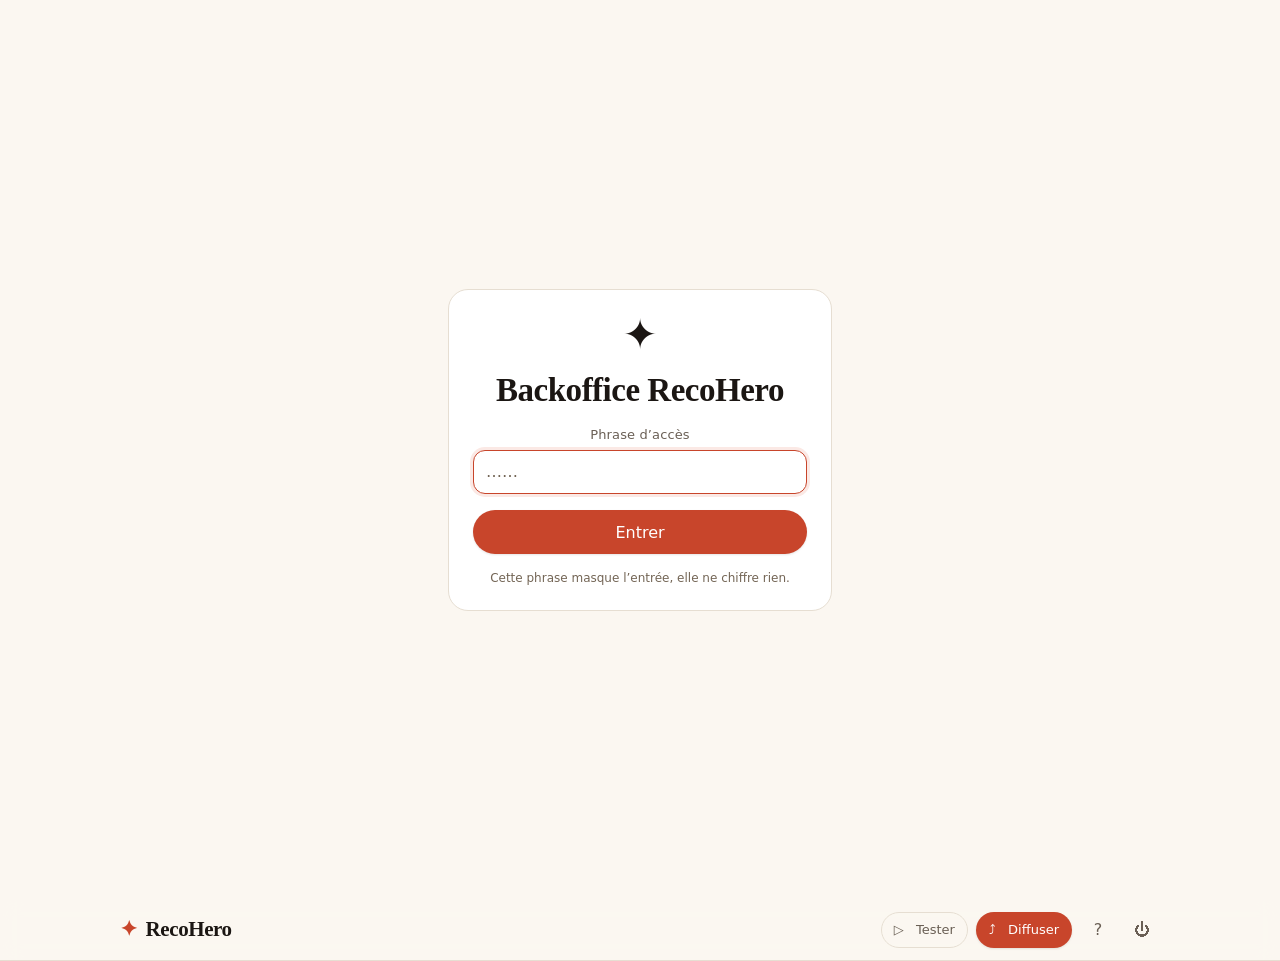
==== commit e25adfe4: "Trois réparations : l'aperçu sans style, l'en-tête sans ressort, le titre encadré" ====
--- a/admin.html
+++ b/admin.html
@@ -96,22 +96,7 @@
   <div class="page">
     <div class="admin-shell" id="shell" hidden>
       <aside class="rail" id="rail" aria-label="Navigation du backoffice"></aside>
-      <div class="admin-main">
-        <!-- Le téléphone : le vrai rendu du parcours, à l'échelle, qui suit
-             le curseur. Au large il tient la colonne de droite ; sous 78rem
-             il se replie en bandeau collant au-dessus du panneau. Un seul
-             emplacement, le CSS décide de la forme. -->
-        <aside class="apercu" id="apercu" aria-label="Aperçu du parcours" hidden>
-          <div class="apercu__barre">
-            <span class="apercu__titre">Ce que voit l’usager</span>
-            <span class="apercu__legende" id="apercuLegende"></span>
-            <span class="panel__spacer"></span>
-            <button class="btn btn--quiet btn--sm" type="button" data-act="preview-toggle" id="apercuBascule">Masquer</button>
-          </div>
-          <div class="tel"><div class="tel__ecran" id="apercuScene"></div></div>
-        </aside>
-        <div id="panel"></div>
-      </div>
+      <div id="panel"></div>
     </div>
   </div>
 
--- a/css/components.css
+++ b/css/components.css
@@ -251,6 +251,21 @@
   background: var(--accent);
   transition: width var(--dur-slow) var(--ease-out);
 }
+
+/* --- Tête de section ---------------------------------------------------------
+   Un titre, un ressort, et ce qu'on veut poser à droite : compteur, bouton.
+   Elle vivait dans gallery.css ; le backoffice l'appelle cinq fois sans
+   charger cette feuille, et « + Nouveau » tombait sous « Mes brouillons ». */
+.section__head {
+  display: flex;
+  align-items: baseline;
+  gap: var(--s-3);
+  margin-bottom: var(--s-5);
+  padding-bottom: var(--s-3);
+  border-bottom: 1px solid var(--line);
+}
+.section__head h2 { font-size: var(--t-xl); }
+.section__spacer { flex: 1; }
 
 /* --- État vide ------------------------------------------------------------ */
 .empty {
--- a/css/vues.css
+++ b/css/vues.css
@@ -1,12 +1,12 @@
 /* ==========================================================================
-   RecoHero — vues.css — les vues du parcours rendues par views.js :
-   la question, la couverture, le bandeau de profil, la recommandation.
-   Chargée par le parcours ET par le backoffice : l'aperçu de l'éditeur est
-   le vrai rendu, et cette promesse ne tient que si les deux pages lisent la
-   même feuille. Ces règles vivaient dans quiz.css, que le backoffice ne
-   charge pas — l'aperçu y affichait les réponses en texte nu.
-   Ce qui est propre au parcours — mode borne, gestes, navigation, cadence
-   de la révélation — reste dans quiz.css, qui se charge après et surcharge.
+   RecoHero — vues.css — la vue d'une question.
+   Chargée par le parcours ET par le backoffice : views.js promet que
+   l'aperçu de l'éditeur est le même rendu que le parcours, et cette
+   promesse ne tient que si les deux pages lisent la même feuille. Elle
+   vivait dans quiz.css, que le backoffice ne charge pas — l'aperçu y
+   affichait les réponses en texte nu.
+   Ce qui est propre au parcours (mode borne, mention des gestes, barre de
+   navigation) reste dans quiz.css.
    ========================================================================== */
 
 /* --- Question -------------------------------------------------------------- */
@@ -31,16 +31,9 @@
   border-radius: var(--r-lg);
   box-shadow: var(--shadow-1);
 }
-/* Le titre porte la police d'affichage lui-même : dans l'aperçu du
-   backoffice il est un <p>, pas un <h1>, et sans ceci il tombait en sans. */
 .question__text {
-  font-family: var(--font-display);
-  font-weight: var(--fw-bold);
-  line-height: var(--lh-tight);
-  letter-spacing: -0.015em;
-  text-wrap: balance;
   font-size: clamp(var(--t-xl), 4.6vw, var(--t-3xl));
-  margin: 0 0 var(--s-3);
+  margin-bottom: var(--s-3);
 }
 .question__hint {
   color: var(--ink-muted);
@@ -69,7 +62,7 @@
   line-height: var(--lh-snug);
   transition: border-color var(--dur-fast) var(--ease-out),
               background var(--dur-fast) var(--ease-out),
-              transform var(--dur-press) var(--spring),
+              transform var(--dur-fast) var(--ease-out),
               box-shadow var(--dur-fast) var(--ease-out);
 }
 .option:hover {
@@ -77,8 +70,7 @@
   background: var(--surface-2);
   transform: translateX(3px);
 }
-/* L'enfoncement, sur le ressort : c'est le geste le plus répété du produit. */
-.option:active { transform: translateX(1px) scale(0.98); }
+.option:active { transform: translateX(1px) scale(0.995); }
 
 .option.is-picked {
   border-color: var(--accent);
@@ -125,373 +117,3 @@
 /* Une réponse illustrée mérite plus d'air qu'une réponse en texte seul. */
 .option:has(.option__thumb) { min-height: 74px; }
 .option__text { flex: 1; min-width: 0; }
-
-/* Ce que la réponse vient de rapporter, écrit sur elle le temps de
-   respirer : « +2 ● ». Posé par quiz.js au moment du choix. */
-.option__gain {
-  flex: none;
-  padding: 2px var(--s-2);
-  border-radius: var(--r-full);
-  background: color-mix(in oklab, var(--axis, var(--accent)) 16%, var(--surface));
-  color: color-mix(in oklab, var(--axis, var(--accent)) 68%, var(--ink));
-  font-family: var(--font-mono);
-  font-size: var(--t-xs);
-  font-weight: var(--fw-bold);
-  font-variant-numeric: tabular-nums;
-  white-space: nowrap;
-  animation: gain-in var(--dur-slow) var(--spring) both;
-}
-@keyframes gain-in {
-  from { opacity: 0; transform: translateX(8px) scale(0.6); }
-  to   { opacity: 1; transform: none; }
-}
-
-/* --- Écran de couverture -------------------------------------------------- */
-/* `isolation` n'est pas cosmétique ici : la lueur se pose en z-index négatif
-   pour passer DERRIÈRE le titre. Sans contexte d'empilement propre à la
-   couverture, ce -1 la ferait descendre sous le fond de la page, où elle
-   serait invisible — un élément positionné passe autrement toujours devant
-   ses voisins statiques, et la lueur laverait le texte. */
-.cover { position: relative; isolation: isolate; text-align: center; }
-
-/* La lumière de fin de journée. Elle ne dit rien, elle réchauffe : c'est
-   l'ambiance d'une salle de lecture avant qu'on ouvre le livre. Elle
-   s'éteint entièrement sous `--ambient`. */
-.cover__lueur {
-  position: absolute;
-  inset: -6rem -20% auto;
-  height: 26rem;
-  z-index: -1;
-  pointer-events: none;
-  opacity: var(--ambient);
-  background: radial-gradient(
-    ellipse 60% 50% at 50% 34%,
-    color-mix(in oklab, var(--accent) 16%, transparent),
-    transparent 70%);
-}
-.cover__mote {
-  position: absolute;
-  width: 4px;
-  height: 4px;
-  border-radius: var(--r-full);
-  background: var(--accent);
-  opacity: 0.3;
-  animation: mote var(--dur-ambient) var(--ease-in-out) infinite;
-}
-.cover__mote:nth-child(1) { top: 34%; left: 26%; animation-delay: 0s; }
-.cover__mote:nth-child(2) { top: 52%; left: 64%; animation-delay: 1.6s; }
-.cover__mote:nth-child(3) { top: 26%; left: 72%; animation-delay: 3.1s; }
-.cover__mote:nth-child(4) { top: 62%; left: 38%; animation-delay: 4.4s; }
-@keyframes mote {
-  0%, 100% { transform: none; opacity: 0.12; }
-  50%      { transform: translate(6px, -16px); opacity: 0.42; }
-}
-
-.cover__emoji {
-  font-size: var(--t-4xl);
-  line-height: 1;
-  margin-bottom: var(--s-4);
-}
-.cover__image {
-  width: 100%;
-  max-width: 30rem;
-  aspect-ratio: 16 / 9;
-  object-fit: cover;
-  margin: 0 auto var(--s-5);
-  border-radius: var(--r-lg);
-  box-shadow: var(--shadow-2);
-}
-.cover__title {
-  font-size: clamp(var(--t-2xl), 6vw, var(--t-4xl));
-  margin-bottom: var(--s-3);
-}
-.cover__tagline {
-  font-size: var(--t-lg);
-  color: var(--accent-deep);
-  font-family: var(--font-display);
-  font-style: italic;
-  margin-bottom: var(--s-5);
-}
-.cover__intro {
-  max-width: 36rem;
-  margin: 0 auto var(--s-6);
-  color: var(--ink-muted);
-  font-size: var(--t-md);
-}
-.cover__axes {
-  display: flex;
-  flex-wrap: wrap;
-  justify-content: center;
-  gap: var(--s-3);
-  margin-bottom: var(--s-6);
-}
-/* Sur la couverture, les axes se posent l'un après l'autre : c'est la
-   promesse du questionnaire — voilà ce qu'on va compter. */
-.cover__axis {
-  animation: cover-axis var(--dur-base) var(--ease-spring) both;
-}
-@keyframes cover-axis {
-  from { opacity: 0; transform: translateY(4px) scale(0.92); }
-  to   { opacity: 1; transform: none; }
-}
-.cover__axis {
-  display: inline-flex;
-  align-items: center;
-  gap: var(--s-2);
-  padding: var(--s-2) var(--s-4);
-  border: 1px solid var(--line);
-  border-radius: var(--r-full);
-  background: var(--surface);
-  font-size: var(--t-sm);
-  color: var(--ink-muted);
-}
-.cover__axis .glyph { font-size: var(--t-md); }
-/* La signature des auteurs. Discrète : elle nomme, elle ne se met pas en
-   avant devant le questionnaire lui-même. */
-.signature {
-  display: flex;
-  flex-wrap: wrap;
-  align-items: center;
-  justify-content: center;
-  gap: var(--s-2) var(--s-4);
-  margin-bottom: var(--s-5);
-  font-size: var(--t-sm);
-  color: var(--ink-muted);
-}
-.signature__intro { font-style: italic; }
-.signature__auteur { display: inline-flex; align-items: center; gap: var(--s-2); }
-.signature__photo {
-  width: 32px;
-  height: 32px;
-  border-radius: var(--r-full);
-  object-fit: cover;
-  background: var(--surface-2);
-}
-.signature__nom { display: block; color: var(--ink); font-weight: var(--fw-medium); }
-.signature__poste { display: block; font-size: var(--t-xs); color: var(--ink-faint); }
-
-.cover__meta {
-  font-size: var(--t-sm);
-  color: var(--ink-faint);
-  margin-top: var(--s-4);
-}
-.cover__actions {
-  display: flex;
-  flex-wrap: wrap;
-  justify-content: center;
-  gap: var(--s-3);
-}
-
-/* --- Résultat --------------------------------------------------------------- */
-.result { max-width: var(--content); margin-inline: auto; }
-/* Même raison que la couverture : le halo passe en z-index négatif, donc il
-   faut un contexte d'empilement ici, sinon il plonge sous la page. */
-.result__banner { position: relative; isolation: isolate; text-align: center; margin-bottom: var(--s-7); }
-
-/* Le halo qui s'allume. Le profil ne s'affiche plus à froid : une lumière
-   chaude monte derrière lui, comme une lampe qu'on allume. C'est le moment
-   de récompense du parcours — un seul geste appuyé, pas dix petits.
-
-   Au repos, le résultat est exactement le même : le halo est un supplément
-   qui n'ajoute aucune information et n'en cache aucune. */
-.result__halo {
-  position: absolute;
-  inset: -4rem -12% auto;
-  height: 20rem;
-  z-index: -1;
-  pointer-events: none;
-  background: radial-gradient(
-    ellipse 55% 50% at 50% 42%,
-    color-mix(in oklab, var(--accent) 26%, transparent),
-    transparent 68%);
-  animation: halo var(--dur-reveal) var(--ease-out) both;
-}
-@keyframes halo {
-  from { opacity: 0; }
-  to   { opacity: 1; }
-}
-/* Trois étincelles qui montent, une fois. Elles se retirent du document
-   toutes seules à la fin — `both` fige la dernière image, qui est
-   transparente. */
-.result__spark {
-  position: absolute;
-  top: 46%;
-  width: 3px;
-  height: 3px;
-  border-radius: var(--r-full);
-  background: var(--accent);
-  opacity: 0;
-  z-index: -1;
-  animation: spark var(--dur-reveal) var(--ease-out) both;
-}
-.result__spark:nth-of-type(1) { left: 42%; animation-delay: 90ms; }
-.result__spark:nth-of-type(2) { left: 57%; animation-delay: 240ms; }
-.result__spark:nth-of-type(3) { left: 49%; animation-delay: 390ms; }
-@keyframes spark {
-  0%   { opacity: 0; transform: none; }
-  30%  { opacity: 0.7; }
-  100% { opacity: 0; transform: translateY(-34px); }
-}
-.result__kicker {
-  font-size: var(--t-xs);
-  letter-spacing: 0.14em;
-  text-transform: uppercase;
-  color: var(--ink-faint);
-  margin-bottom: var(--s-3);
-}
-.result__image {
-  width: 100%;
-  aspect-ratio: 21 / 9;
-  object-fit: cover;
-  margin-bottom: var(--s-5);
-  border-radius: var(--r-lg);
-  box-shadow: var(--shadow-2);
-  animation: pop var(--dur-slow) var(--ease-out) both;
-}
-.result__emoji {
-  font-size: var(--t-4xl);
-  line-height: 1;
-  margin-bottom: var(--s-3);
-  animation: pop var(--dur-slow) var(--ease-spring) both;
-}
-@keyframes pop {
-  from { opacity: 0; transform: scale(0.6) rotate(-10deg); }
-  to   { opacity: 1; transform: none; }
-}
-/* Le moment que le parcours entier prépare : « voilà qui vous êtes ».
-   Il arrivait comme le reste, dans le fondu général. Il arrive maintenant
-   un peu après, d'un peu plus loin, et un filet d'accent se déplie sous
-   lui — un seul geste, appuyé, plutôt que dix petits.
-
-   La valeur au repos est la bonne : sans animation, le titre est
-   simplement là, à sa place, dans sa couleur. */
-.result__title {
-  font-size: clamp(var(--t-2xl), 6.5vw, var(--t-4xl));
-  color: var(--accent-deep);
-  margin-bottom: var(--s-2);
-  animation: revelation var(--dur-slow) var(--ease-spring) 120ms both;
-}
-@keyframes revelation {
-  from { opacity: 0; transform: translateY(14px) scale(0.94); }
-  to   { opacity: 1; transform: none; }
-}
-
-/* Le filet qui se déplie sous le titre, depuis le centre. */
-.result__banner::after {
-  content: "";
-  display: block;
-  height: 3px;
-  width: min(9rem, 45%);
-  margin: var(--s-4) auto 0;
-  border-radius: var(--r-full);
-  background: var(--accent);
-  transform-origin: center;
-  animation: filet var(--dur-slow) var(--ease-out) 340ms both;
-}
-@keyframes filet {
-  from { transform: scaleX(0); opacity: 0; }
-  to   { transform: none; opacity: 1; }
-}
-.result__subtitle {
-  font-family: var(--font-display);
-  font-style: italic;
-  font-size: var(--t-lg);
-  color: var(--ink-muted);
-}
-.result__text {
-  max-width: 34rem;
-  margin: var(--s-5) auto 0;
-  font-size: var(--t-md);
-  color: var(--ink-muted);
-  text-align: left;
-}
-
-/* --- Les recommandations ------------------------------------------------------ */
-.recos__head {
-  display: flex;
-  align-items: baseline;
-  gap: var(--s-3);
-  margin-bottom: var(--s-4);
-  padding-bottom: var(--s-3);
-  border-bottom: 2px solid var(--accent);
-}
-.recos__list { display: grid; gap: var(--s-3); }
-.reco {
-  display: grid;
-  grid-template-columns: auto 1fr;
-  gap: var(--s-4);
-  padding: var(--s-4);
-  background: var(--surface);
-  border: 1px solid var(--line);
-  border-radius: var(--r-md);
-  transition: border-color var(--dur-fast) var(--ease-out),
-              box-shadow var(--dur-fast) var(--ease-out);
-  animation: reco-in var(--dur-slow) var(--ease-out) both;
-}
-.reco:hover { border-color: var(--accent-line); box-shadow: var(--shadow-1); }
-@keyframes reco-in {
-  from { opacity: 0; transform: translateY(12px); }
-  to   { opacity: 1; transform: none; }
-}
-/* Les recommandations entrent quand on descend jusqu'à elles, pas au
-   chargement : on les découvre. Le navigateur qui ne connaît pas les
-   chronologies de défilement garde l'entrée cadencée ; la personne qui a
-   demandé moins de mouvement aussi, puisque celle-ci se joue au doigt. */
-@media (prefers-reduced-motion: no-preference) {
-  @supports (animation-timeline: view()) {
-    .reco {
-      animation: reco-in var(--dur-slow) var(--ease-out) both;
-      animation-timeline: view();
-      animation-range: entry 0% entry 40%;
-    }
-  }
-}
-.reco__icon {
-  display: grid;
-  place-items: center;
-  width: 44px;
-  height: 44px;
-  border-radius: var(--r-sm);
-  background: var(--accent-soft);
-  font-size: var(--t-lg);
-}
-.reco__cover {
-  width: 56px;
-  height: 78px;
-  object-fit: cover;
-  border-radius: var(--r-sm);
-  background: var(--accent-soft);
-  box-shadow: var(--shadow-1);
-}
-.reco__title {
-  font-family: var(--font-display);
-  font-size: var(--t-md);
-  font-weight: var(--fw-bold);
-  margin-bottom: 2px;
-}
-.reco__title a { color: inherit; }
-.reco__creator { font-size: var(--t-sm); color: var(--ink-muted); }
-.reco__note {
-  margin-top: var(--s-2);
-  font-size: var(--t-sm);
-  color: var(--ink-muted);
-  border-left: 2px solid var(--line);
-  padding-left: var(--s-3);
-}
-
-/* La cote n'est ni une note ni une métadonnée : c'est une consigne pour
-   se déplacer. Elle a donc son propre traitement, lisible d'un coup d'œil
-   à bout de bras devant un rayonnage. */
-.reco__location {
-  display: inline-flex;
-  align-items: center;
-  gap: var(--s-2);
-  margin-top: var(--s-2);
-  padding: var(--s-1) var(--s-3);
-  border-radius: var(--r-full);
-  background: var(--accent-soft);
-  border: 1px solid var(--accent-line);
-  color: var(--accent-deep);
-  font-size: var(--t-sm);
-  font-weight: var(--fw-medium);
-}
--- a/css/admin.css
+++ b/css/admin.css
@@ -391,164 +391,6 @@
    contenu d'un <input>. Sans ce min-width, la ligne déborde à 375px. */
 .opt > *, .axis-row > *, .reco-edit__top > *, .rule > * { min-width: 0; }
 
-/* --- Les onglets, sur téléphone -------------------------------------------------
-   Sous 48 rem, la rangée d'onglets quitte le bandeau du haut pour le bas de
-   l'écran, dans la zone du pouce, et chaque onglet retrouve son nom sous
-   son glyphe. Le nœud ne bouge pas dans le document — même emplacement à
-   toute largeur, c'est la règle de ce bandeau — seul son positionnement
-   change. Tout ce qui colle au bas de la fenêtre remonte d'autant. */
-@media (max-width: 48rem) {
-  /* Un `backdrop-filter` fait de son élément le conteneur de tout descendant
-     en `position: fixed`. La rangée vit dans le bandeau ; avec le flou du
-     bandeau, « bottom: 0 » la collait au bas du BANDEAU, c'est-à-dire en
-     haut de l'écran, par-dessus la marque. Sur téléphone, le bandeau perd
-     donc son flou (sa teinte reste presque opaque) et la rangée retrouve
-     la fenêtre. */
-  .topbar { backdrop-filter: none; isolation: auto; }
-  .topbar::after { display: none; }
-  .tabbar {
-    position: fixed;
-    left: 0; right: 0; bottom: 0;
-    z-index: var(--z-sticky);
-    order: 0;
-    flex-basis: auto;
-    gap: 0;
-    justify-content: space-around;
-    padding: var(--s-1) var(--s-2) calc(var(--s-1) + env(safe-area-inset-bottom));
-    background: color-mix(in oklab, var(--bg) 94%, transparent);
-    backdrop-filter: blur(12px);
-    border-top: 1px solid var(--line);
-  }
-  .tab, .tab.is-active {
-    flex: 1 1 0;
-    min-width: 0;
-    flex-direction: column;
-    gap: 2px;
-    min-height: 52px;
-    padding: var(--s-1);
-    background: transparent;
-    border-color: transparent;
-  }
-  .tab .tab__label, .tab.is-active .tab__label {
-    display: block;
-    max-width: 100%;
-    font-size: var(--t-xs);
-    line-height: 1.1;
-  }
-  .tab.is-active { color: var(--accent-deep); }
-  .tab.is-active .tab__emoji { scale: 1.15; }
-  .tab__emoji { transition: scale var(--dur-press) var(--spring); }
-  .tab:not(.is-active) .rail__item__badge { top: 0; right: 10%; }
-  .admin-shell { padding-bottom: calc(var(--s-8) + 64px); }
-  .panel__actions { bottom: 64px; }
-  .toast-host { bottom: calc(var(--s-5) + 60px); }
-}
-
-/* --- L'accueil de l'espace : des cartes --------------------------------------
-   Le premier écran de l'équipe était une liste de lignes qui ressemblait à
-   une page de réglages. Chaque questionnaire est maintenant une carte : son
-   emoji ou sa couverture, sa couleur en filet, son état en pastille, et sa
-   fréquentation quand elle existe. Le titre est le bouton et sa surface
-   s'étend à la carte entière, sur le patron de la ligne ouvrable. */
-.grille-quiz {
-  display: grid;
-  grid-template-columns: repeat(auto-fill, minmax(min(100%, 16rem), 1fr));
-  gap: var(--s-4);
-}
-.fiche-quiz {
-  --card-accent: var(--accent);
-  position: relative;
-  display: flex;
-  flex-direction: column;
-  gap: var(--s-2);
-  min-height: 9rem;
-  padding: var(--s-4);
-  background: var(--surface);
-  border: 1px solid var(--line);
-  border-radius: var(--r-lg);
-  overflow: hidden;
-  text-align: left;
-  color: var(--ink);
-  transition: transform var(--dur-press) var(--spring),
-              border-color var(--dur-base) var(--ease-out),
-              box-shadow var(--dur-base) var(--ease-out);
-}
-.fiche-quiz::before {
-  content: "";
-  position: absolute;
-  inset: 0 0 auto 0;
-  height: 4px;
-  background: var(--card-accent);
-}
-.fiche-quiz:hover { border-color: var(--card-accent); box-shadow: var(--shadow-2); transform: translateY(-2px); }
-.fiche-quiz:active { transform: scale(0.985); }
-.fiche-quiz.is-ouverte { box-shadow: inset 0 0 0 1px var(--accent-line); background: var(--accent-soft); }
-.fiche-quiz:has(.fiche-quiz__titre:focus-visible) { outline: 2px solid var(--focus); outline-offset: 2px; }
-.fiche-quiz__titre:focus-visible { outline: none; }
-.fiche-quiz__cover {
-  width: calc(100% + var(--s-4) * 2);
-  margin: calc(var(--s-4) * -1) calc(var(--s-4) * -1) 0;
-  aspect-ratio: 16 / 7;
-  object-fit: cover;
-}
-.fiche-quiz__emoji {
-  display: grid;
-  place-items: center;
-  width: 40px;
-  height: 40px;
-  border-radius: var(--r-md);
-  background: color-mix(in oklab, var(--card-accent) 12%, var(--surface));
-  font-size: var(--t-lg);
-  line-height: 1;
-}
-.fiche-quiz__titre {
-  padding: 0;
-  border: 0;
-  background: none;
-  color: inherit;
-  font-family: var(--font-display);
-  font-weight: var(--fw-bold);
-  font-size: var(--t-md);
-  line-height: var(--lh-tight);
-  text-align: left;
-  cursor: pointer;
-  text-wrap: balance;
-}
-.fiche-quiz__titre::after { content: ""; position: absolute; inset: 0; }
-.fiche-quiz__meta, .fiche-quiz__signature {
-  font-size: var(--t-xs);
-  color: var(--ink-faint);
-  font-variant-numeric: tabular-nums;
-}
-.fiche-quiz__pied {
-  display: flex;
-  flex-wrap: wrap;
-  align-items: center;
-  gap: var(--s-2);
-  margin-top: auto;
-  padding-top: var(--s-2);
-  border-top: 1px solid var(--line);
-  min-height: var(--tap-sm);
-}
-.fiche-quiz__pied > .pill, .fiche-quiz__pied > .btn { position: relative; z-index: 1; }
-.fiche-quiz__pied .section__spacer { flex: 1; }
-/* La carte vide qui crée : elle porte le geste, et sert d'état vide quand
-   il n'y a encore rien. */
-.fiche-quiz--nouveau {
-  align-items: center;
-  justify-content: center;
-  gap: var(--s-1);
-  border-style: dashed;
-  border-color: var(--line-strong);
-  background: transparent;
-  color: var(--ink-muted);
-  font-weight: var(--fw-medium);
-  cursor: pointer;
-}
-.fiche-quiz--nouveau::before { display: none; }
-.fiche-quiz--nouveau:hover { border-color: var(--accent); color: var(--accent-deep); background: var(--accent-soft); box-shadow: none; }
-.fiche-quiz__plus { font-size: var(--t-2xl); line-height: 1; font-family: var(--font-display); }
-
 /* --- Rail gauche ------------------------------------------------------------ */
 .rail {
   position: sticky;
@@ -818,9 +660,7 @@
 /* Au-delà de quatre axes la rangée de pesées ne tient plus sur la ligne :
    elle passe dessous, sur toute la largeur. Le seuil est en em pour
    suivre la taille de texte, pas la taille d'écran. */
-/* Sous 90 rem : la colonne du téléphone rogne l'éditeur, et la rangée de
-   pesées passe sous la réponse plutôt que de l'écraser. */
-@media (max-width: 90rem) {
+@media (max-width: 62rem) {
   .opt { grid-template-columns: 20px 3.2rem 1fr auto; }
   .opt .scoreset { grid-column: 1 / -1; justify-content: flex-start; }
 }
@@ -893,6 +733,26 @@
   padding-inline: 0;
 }
 .vitrine__entete .input:focus { box-shadow: none; }
+
+/* La pesée en mots. Elle porte le nom de ce qu'elle règle, donc elle est
+   plus large qu'un champ de deux chiffres — et c'est le prix assumé :
+   `scoreset` sait déjà passer à la ligne, et sous 48 rem la rangée occupe
+   déjà toute la largeur de la réponse. */
+.scorechip__select {
+  min-height: 28px;
+  padding: 0 var(--s-1);
+  border: none;
+  background: transparent;
+  font-size: var(--t-xs);
+  color: var(--ink);
+  cursor: pointer;
+  /* La flèche native mange dix pixels pour rien sur une pastille : le
+     survol et le focus disent déjà que c'est actionnable. */
+  appearance: none;
+  text-align: center;
+  text-align-last: center;
+}
+.scoreset--dense .scorechip__select { font-size: var(--t-xs); padding: 0 2px; }
 
 .scorechip:focus-within {
   border-color: var(--accent);
@@ -958,238 +818,60 @@
   .etat__sep { display: none; }
 }
 
-/* --- Le téléphone --------------------------------------------------------------
-   Le vrai rendu du parcours, dans un cadre de 375 px réduit à 72 %, qui
-   suit le curseur. Au-delà de 78 rem il tient une colonne à droite de
-   l'éditeur, collante ; en dessous il se replie en bandeau au-dessus du
-   panneau, à plat et plafonné en hauteur. Un seul nœud, deux formes.
-
-   La page s'élargit pour lui : à 68 rem, une colonne de plus laissait
-   488 px à l'éditeur, trop peu pour une ligne de réponse et ses pesées. */
-@media (min-width: 78rem) {
-  .topbar .page, body > .page { max-width: 86rem; }
-}
-.admin-main {
-  display: grid;
-  grid-template-columns: minmax(0, 1fr);
-  gap: var(--s-5);
-  align-items: start;
-  min-width: 0;
-}
-.apercu { --echelle: 0.72; min-width: 0; }
-/* La barre tient dans la largeur du téléphone : le titre prend sa ligne,
-   la légende et la bascule la suivante. Sur une seule ligne, elle était
-   plus large que la colonne et la faisait déborder de la page. */
-.apercu__barre {
+/* --- Aperçu vivant -----------------------------------------------------------
+   Collant en haut du panneau : il suit l'auteur pendant qu'il descend
+   dans sa liste de questions. Plafonné en hauteur, parce qu'il ne doit
+   jamais coûter plus de place que l'édition elle-même.               */
+.preview {
+  position: sticky;
+  top: 68px;
+  z-index: var(--z-raised);
+  margin-bottom: var(--s-4);
+  border: 1px solid var(--accent-line);
+  border-radius: var(--r-md);
+  background: var(--bg);
+  box-shadow: var(--shadow-2);
+  overflow: hidden;
+}
+.preview__bar {
   display: flex;
-  flex-wrap: wrap;
-  align-items: center;
-  gap: var(--s-1) var(--s-2);
-  margin-bottom: var(--s-3);
-}
-.apercu__barre .apercu__titre { flex: 1 1 100%; }
-.apercu__titre {
+  align-items: center;
+  gap: var(--s-2);
+  padding: var(--s-2) var(--s-3);
+  background: var(--accent-soft);
+  border-bottom: 1px solid var(--accent-line);
+}
+.preview__title {
   font-size: var(--t-xs);
   font-weight: var(--fw-bold);
   letter-spacing: 0.1em;
   text-transform: uppercase;
   color: var(--accent-deep);
-  white-space: nowrap;
-}
-.apercu__legende { flex: 1; min-width: 0; font-size: var(--t-xs); color: var(--ink-muted); white-space: nowrap; overflow: hidden; text-overflow: ellipsis; }
-.tel {
-  width: calc(375px * var(--echelle));
-  height: calc(812px * var(--echelle));
-  border: 1px solid var(--line-strong);
-  border-radius: var(--r-xl);
-  background: var(--bg);
-  box-shadow: var(--shadow-3);
-  overflow: hidden;
-}
-/* L'écran : 375 px, réduit par transformation. Il défile en lui-même quand
-   un profil et ses recommandations dépassent. Les jetons de mouvement y
-   tombent à 1 ms : chaque frappe le redessine, et un halo qui se rallume
-   à chaque lettre serait une gêne, pas une aide. `--apres` aussi, sinon
-   le bandeau de profil attendrait sa révélation. */
-.tel__ecran {
-  --dur-fast: 1ms; --dur-base: 1ms; --dur-slow: 1ms; --dur-reveal: 1ms; --apres: 0ms;
-  width: 375px;
-  height: 812px;
-  transform: scale(var(--echelle));
-  transform-origin: top left;
+}
+.preview__hint { font-size: var(--t-xs); color: var(--ink-muted); }
+.preview__stage {
+  padding: var(--s-5);
+  max-height: 42vh;
   overflow-y: auto;
   overscroll-behavior: contain;
-  background: var(--bg);
-  color: var(--ink);
-}
-/* Inerte au pointeur : on regarde, on ne joue pas. Le conteneur, lui,
-   garde le défilement. */
-.tel__ecran > * { pointer-events: none; }
-.tel__bandeau {
-  display: flex;
-  align-items: center;
-  gap: var(--s-4);
-  min-height: 56px;
-  padding: var(--s-2) var(--s-4);
-  border-bottom: 1px solid var(--line);
-}
-.tel__bandeau__titre {
-  flex: 1;
-  min-width: 0;
-  font-family: var(--font-display);
-  font-weight: var(--fw-bold);
+}
+.preview__empty {
+  margin: 0;
   font-size: var(--t-sm);
-  white-space: nowrap;
-  overflow: hidden;
-  text-overflow: ellipsis;
-}
-.tel__bandeau__tally { flex: none; flex-wrap: nowrap; gap: var(--s-2); }
-.tel__bandeau__tally .tally__axis { flex-direction: column; align-items: center; gap: 0; }
-.tel__bandeau__tally .tally__glyph { font-size: var(--t-base); line-height: 1; }
-.tel__bandeau__tally .tally__count { font-size: var(--t-xs); line-height: 1; min-width: 0; }
-.tel__scene { padding: var(--s-7) var(--s-4) var(--s-6); }
-.tel__scene .question { max-width: none; }
-.tel__scene .result { max-width: none; }
-.tel__scene .result__banner { margin-bottom: var(--s-5); }
-.apercu.is-closed .tel { display: none; }
-
-@media (min-width: 78rem) {
-  .admin-main { grid-template-columns: minmax(0, 1fr) calc(375px * 0.72); }
-  .apercu {
-    order: 2;
-    position: sticky;
-    top: 76px;
-  }
-}
-/* En dessous : à plat, collant, plafonné — la forme qu'avait l'aperçu. */
-@media (max-width: 77.9375rem) {
-  .apercu {
-    position: sticky;
-    top: 68px;
-    z-index: var(--z-raised);
-    padding: var(--s-2) var(--s-3) var(--s-3);
-    border: 1px solid var(--accent-line);
-    border-radius: var(--r-md);
-    background: var(--bg);
-    box-shadow: var(--shadow-2);
-  }
-  .apercu__barre { margin-bottom: var(--s-2); }
-  .tel { width: auto; height: auto; border: 0; border-radius: 0; box-shadow: none; background: transparent; }
-  .tel__ecran { width: auto; height: auto; max-height: 42vh; transform: none; }
-  .tel__bandeau { display: none; }
-  .tel__scene { padding: var(--s-3); }
-}
+  color: var(--ink-faint);
+  text-align: center;
+}
+.preview.is-closed .preview__stage { display: none; }
+
+/* Dans l'aperçu, la question n'est pas jouable : rien ne doit suggérer
+   qu'on peut cliquer. Les tailles, elles, restent celles du parcours —
+   c'est tout l'intérêt. */
+.question--static { pointer-events: none; }
+.question--static .question__text { font-size: var(--t-xl); }
+.question--static .option { cursor: default; }
 @media (max-width: 62rem) {
-  .apercu { position: static; }
-  .tel__ecran { max-height: 32vh; }
-}
-
-/* --- Un seul titre ---------------------------------------------------------------
-   Dépliée, la carte ne répète plus son texte dans l'en-tête : le champ est
-   le titre, en corps de titre, sans cadre. Le trait d'accent dit où l'on
-   écrit. */
-.input--titre {
-  padding: var(--s-1) 0;
-  border: 0;
-  border-bottom: 1px solid transparent;
-  border-radius: 0;
-  background: transparent;
-  font-family: var(--font-display);
-  font-weight: var(--fw-bold);
-  font-size: var(--t-xl);
-  line-height: var(--lh-tight);
-  letter-spacing: -0.015em;
-}
-.input--titre:hover { border-bottom-color: var(--line-strong); }
-.input--titre:focus { outline: none; box-shadow: none; border-bottom-color: var(--accent); }
-
-/* --- La pesée à niveaux ------------------------------------------------------------
-   Le glyphe de l'axe et trois points. Chaque clic monte d'un cran ; les
-   points se remplissent dans la couleur de l'axe et la pastille prend sa
-   teinte. Le mode Points garde la pastille à champ numérique (.scorechip). */
-.pesee {
-  display: inline-flex;
-  align-items: center;
-  gap: 6px;
-  min-height: 28px;
-  padding: 0 var(--s-2) 0 var(--s-2);
-  border: 1px solid var(--line);
-  border-radius: var(--r-full);
-  background: var(--surface);
-  cursor: pointer;
-  transition: border-color var(--dur-fast) var(--ease-out),
-              background var(--dur-fast) var(--ease-out),
-              transform var(--dur-press) var(--spring);
-}
-.pesee:hover { border-color: var(--line-strong); }
-.pesee:active { transform: scale(0.94); }
-.pesee:focus-visible { outline: 2px solid var(--focus); outline-offset: 2px; }
-.pesee__glyph {
-  font-family: var(--font-display);
-  font-size: var(--t-sm);
-  line-height: 1;
-  color: color-mix(in oklab, var(--axis, var(--accent)) 68%, var(--ink));
-}
-.pesee__niveaux { display: inline-flex; gap: 3px; }
-.pesee__niveaux i {
-  display: block;
-  width: 7px;
-  height: 7px;
-  border-radius: var(--r-full);
-  background: var(--line-strong);
-  transition: background var(--dur-fast) var(--ease-out),
-              transform var(--dur-press) var(--spring);
-}
-.pesee[data-niveau="1"] i:nth-child(-n+1),
-.pesee[data-niveau="2"] i:nth-child(-n+2),
-.pesee[data-niveau="3"] i:nth-child(-n+3) { background: var(--axis, var(--accent)); transform: scale(1.15); }
-.pesee.is-set { border-color: var(--axis); background: color-mix(in oklab, var(--axis) 10%, var(--surface)); }
-.scoreset--dense .pesee { padding-inline: 5px; gap: 4px; }
-
-/* --- Le diagnostic, sur la carte ----------------------------------------------------
-   La remarque est là où l'on corrige. La carte prend un liseré de la
-   couleur du constat ; le rail garde la liste et sait y conduire. */
-.editor-card { scroll-margin-top: 80px; }
-.editor-card.a-verifier { border-color: color-mix(in oklab, var(--warning) 55%, var(--line)); }
-.editor-card.a-corriger { border-color: color-mix(in oklab, var(--danger) 55%, var(--line)); }
-.axis-row.a-verifier { border-color: color-mix(in oklab, var(--warning) 55%, var(--line)); }
-.diag-carte {
-  display: grid;
-  gap: var(--s-1);
-  padding: var(--s-2) var(--s-3) var(--s-2) 52px;
-  font-size: var(--t-sm);
-  line-height: var(--lh-snug);
-  color: var(--ink);
-  background: color-mix(in oklab, var(--warning) 8%, var(--surface));
-  border-bottom: 1px solid color-mix(in oklab, var(--warning) 35%, var(--line));
-}
-.diag-carte--erreur {
-  background: color-mix(in oklab, var(--danger) 8%, var(--surface));
-  border-bottom-color: color-mix(in oklab, var(--danger) 35%, var(--line));
-}
-.editor-card__head:has(+ .diag-carte) { border-bottom: none; }
-.editor-card.is-folded .diag-carte { border-bottom: none; }
-.diag-carte__ligne { display: flex; align-items: baseline; gap: var(--s-2); margin: 0; }
-.diag-carte__marque { flex: none; color: var(--warning); }
-.diag-carte__ligne--error .diag-carte__marque { color: var(--danger); }
-.diag-carte__ouvrir {
-  justify-self: start;
-  padding: 0;
-  border: 0;
-  background: none;
-  color: var(--accent-deep);
-  font-size: var(--t-sm);
-  font-weight: var(--fw-medium);
-  text-decoration: underline;
-  text-underline-offset: 2px;
-  cursor: pointer;
-}
-.axis-row .diag-carte {
-  grid-column: 1 / -1;
-  margin-top: var(--s-1);
-  padding-left: var(--s-2);
-  border: 0;
-  border-radius: var(--r-sm);
+  .preview { position: static; }
+  .preview__stage { max-height: 32vh; }
 }
 
 /* --- Alerte ------------------------------------------------------------------
@@ -1461,9 +1143,41 @@
   color: var(--ink);
   transition: background var(--dur-fast) var(--ease-out);
 }
-/* La ligne ouvrable a cédé la place aux cartes de l'accueil (`.fiche-quiz`),
-   qui reprennent son patron : le titre est le bouton, sa surface s'étend à
-   la carte entière. */
+/* --- La ligne qui ouvre -------------------------------------------------------
+   Le titre est le bouton ; son pseudo-élément étend la surface de clic à la
+   ligne entière. On ne pose pas `role="button"` sur le conteneur : il porte
+   déjà des boutons, et un rôle interactif imbriqué donne deux arrêts de
+   tabulation sur la même chose.
+
+   La règle ne s'applique QU'aux lignes de questionnaire. Celles de l'équipe,
+   des files d'attente et de la corbeille gardent leurs boutons et rien
+   d'autre : un clic large y viserait « retirer », « accepter » ou
+   « supprimer définitivement ». Une ligne devient cliquable quand elle a un
+   geste principal évident et non destructeur — la corbeille en a deux, qui se
+   contredisent, et c'est pourquoi elle n'en a pas. */
+.sheet__row--ouvrable { position: relative; }
+.sheet__row__cible {
+  padding: 0;
+  border: 0;
+  background: none;
+  color: inherit;
+  font: inherit;
+  text-align: left;
+  cursor: pointer;
+}
+.sheet__row__cible::after { content: ''; position: absolute; inset: 0; }
+/* Au-dessus du voile, sinon l'export et les pastilles deviendraient
+   inatteignables — c'est la ligne qui les recouvrirait. */
+.sheet__row--ouvrable > .btn,
+.sheet__row--ouvrable > .pill { position: relative; z-index: 1; }
+.sheet__row--ouvrable:hover { background: var(--surface-2); }
+/* L'anneau se pose sur la LIGNE, pas sur les trois mots du titre : c'est la
+   ligne entière qui répondra à la touche Entrée. */
+.sheet__row--ouvrable:has(.sheet__row__cible:focus-visible) {
+  outline: 2px solid var(--focus);
+  outline-offset: 2px;
+}
+.sheet__row__cible:focus-visible { outline: none; }
 
 /* Le survol est une promesse de clic, et il ne doit se poser que sur les
    lignes qui la tiennent. La règle valait pour toutes : les <div> inertes de
